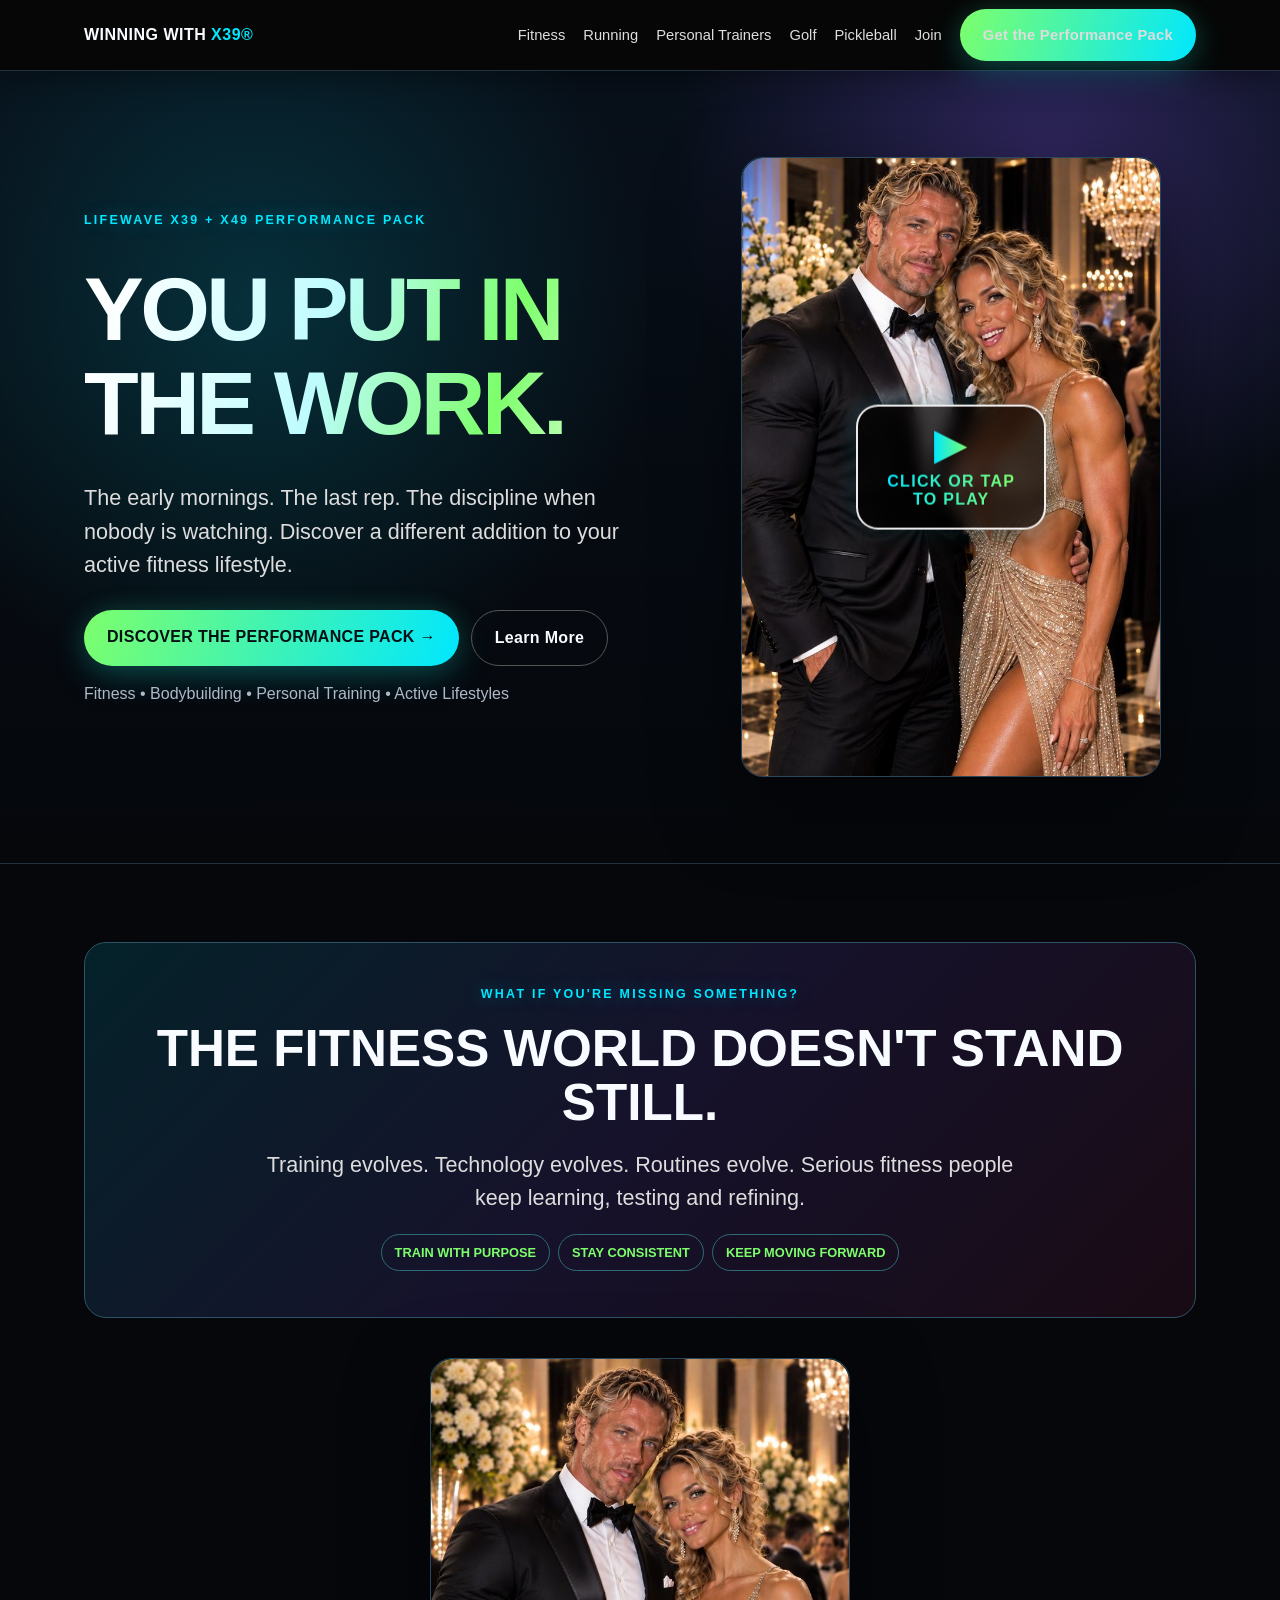
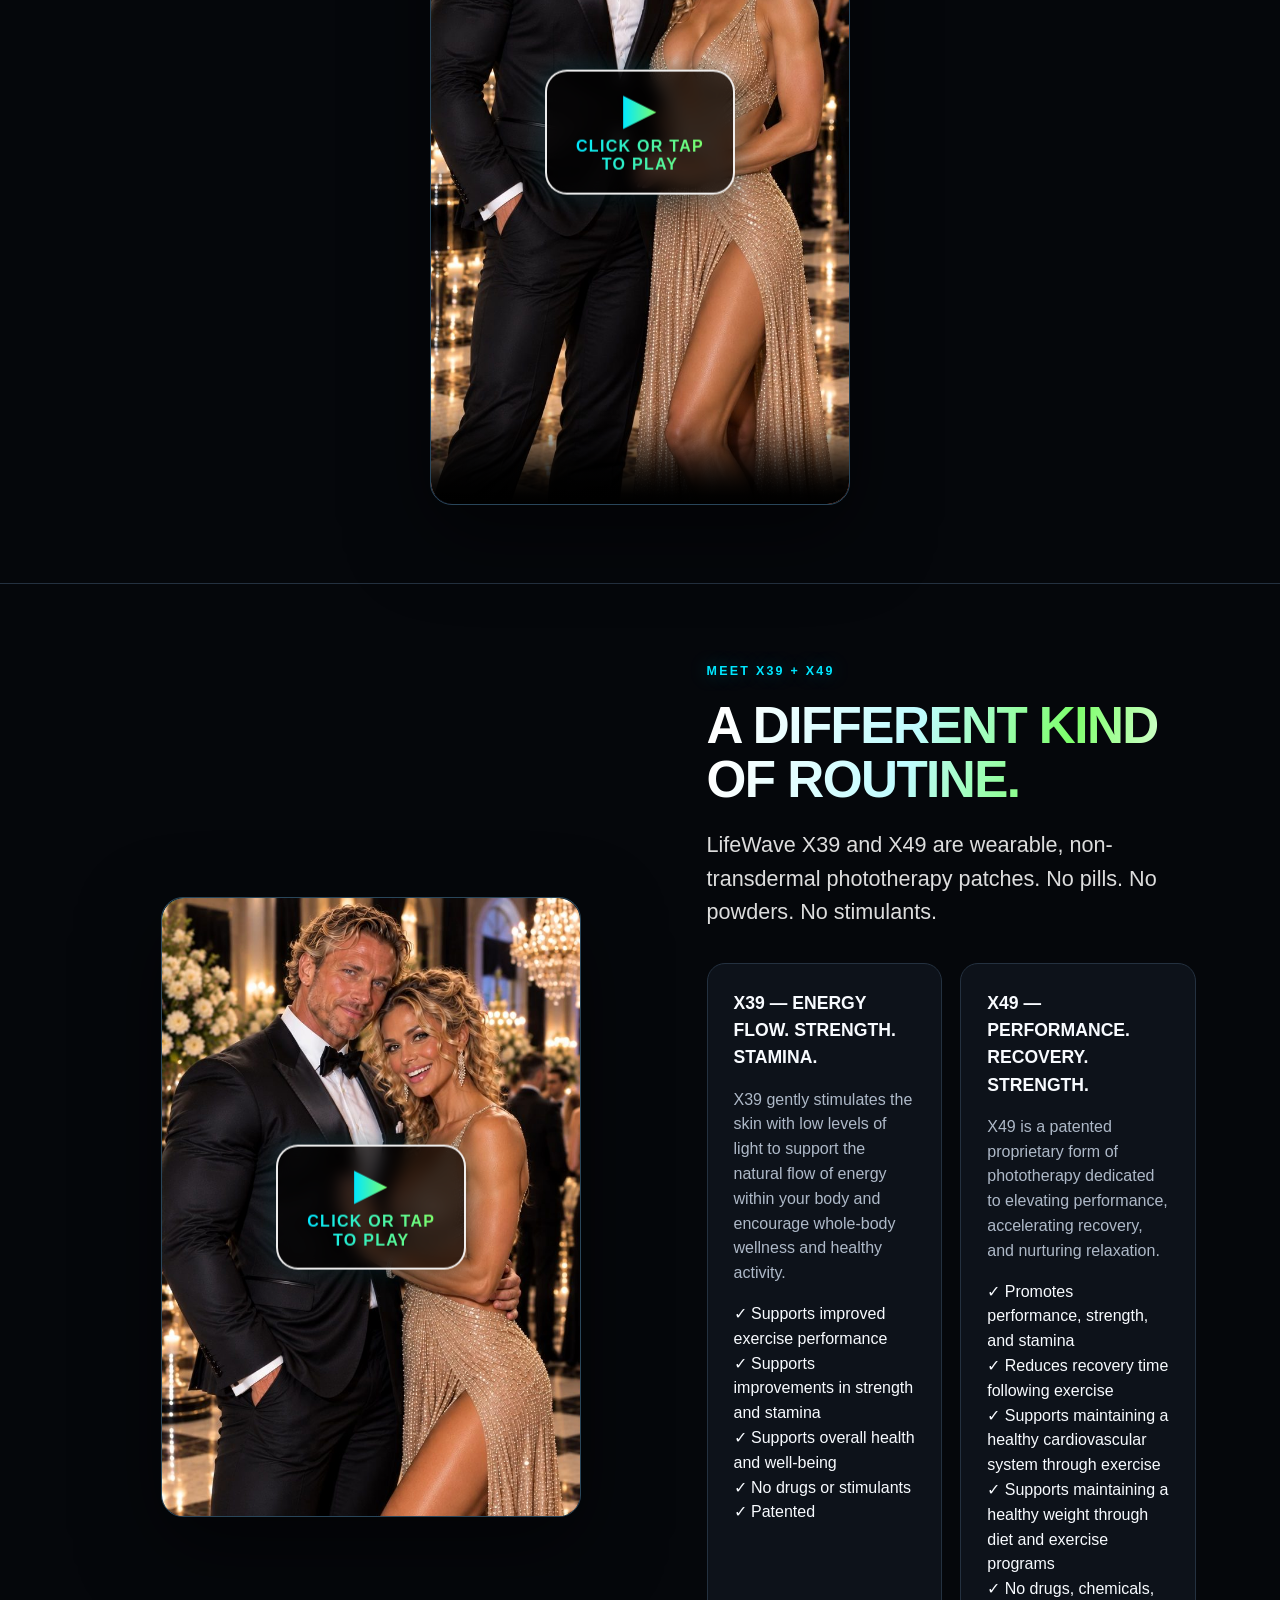
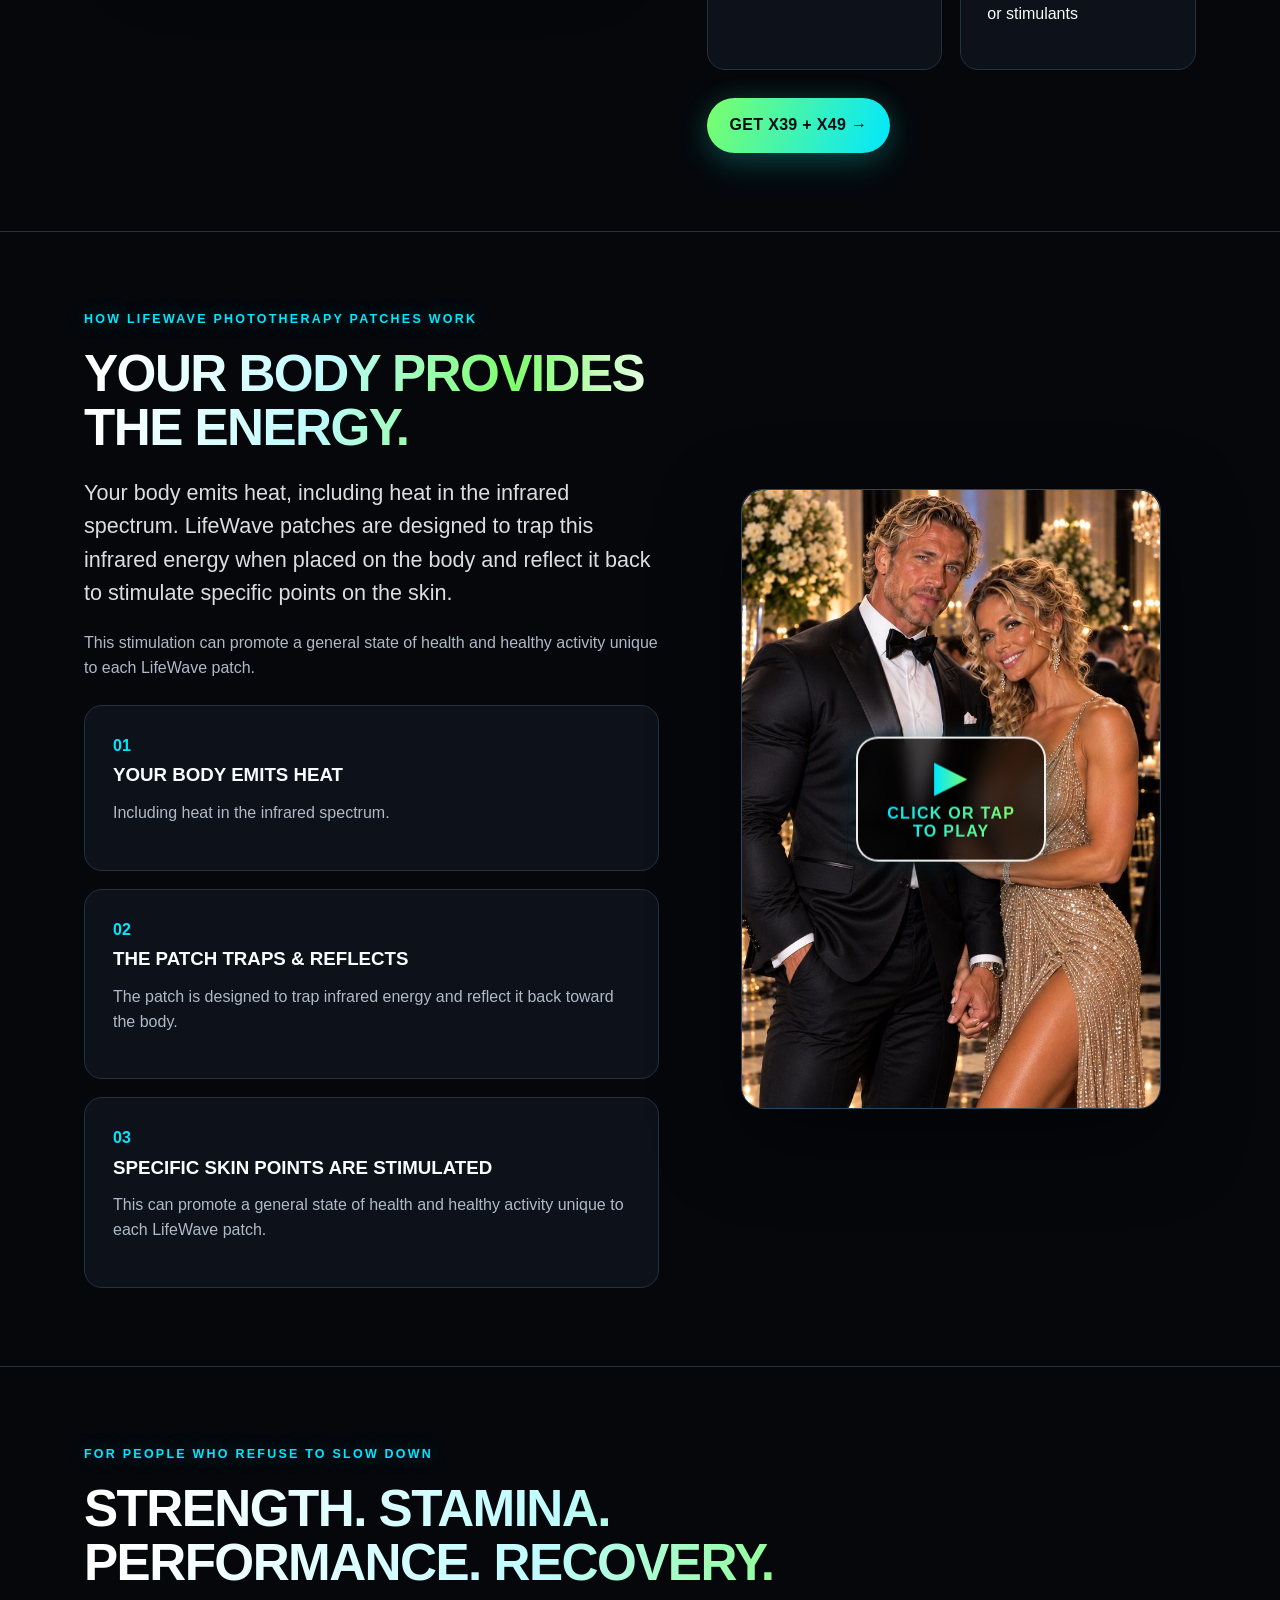
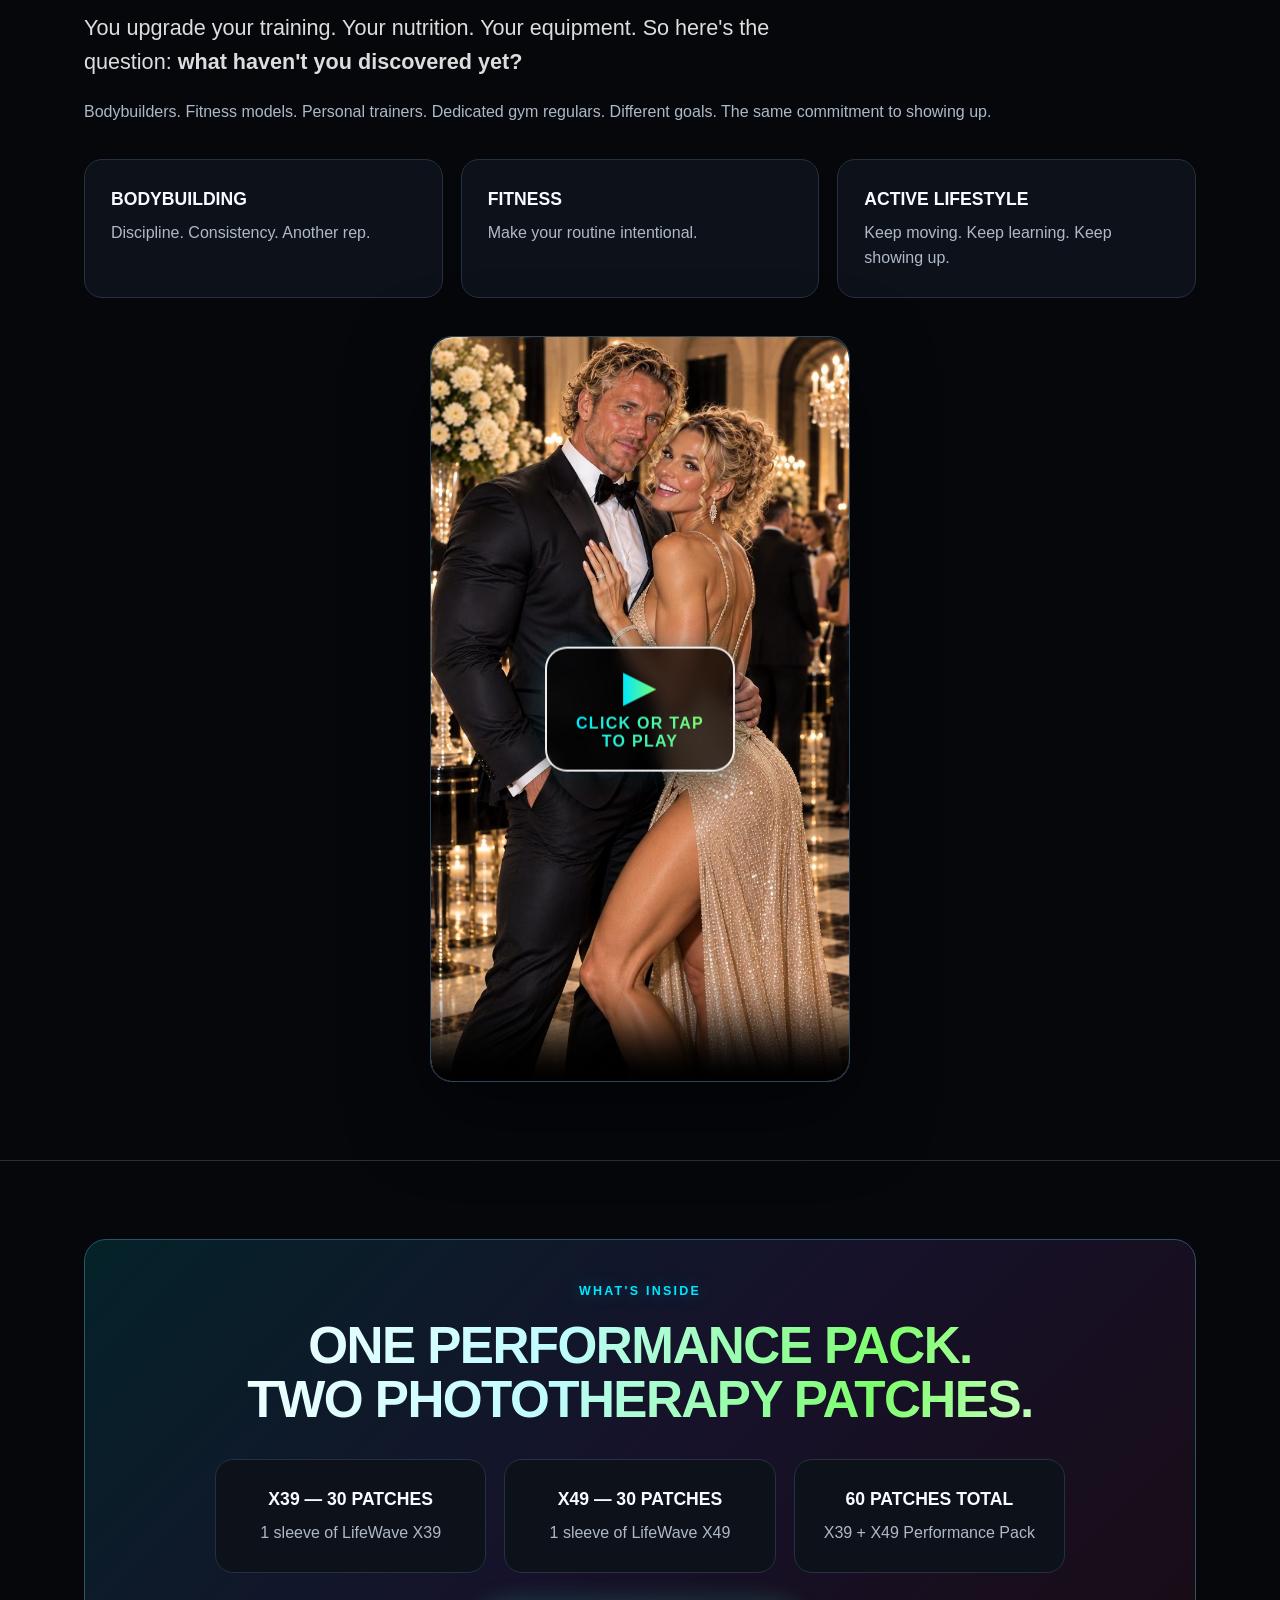
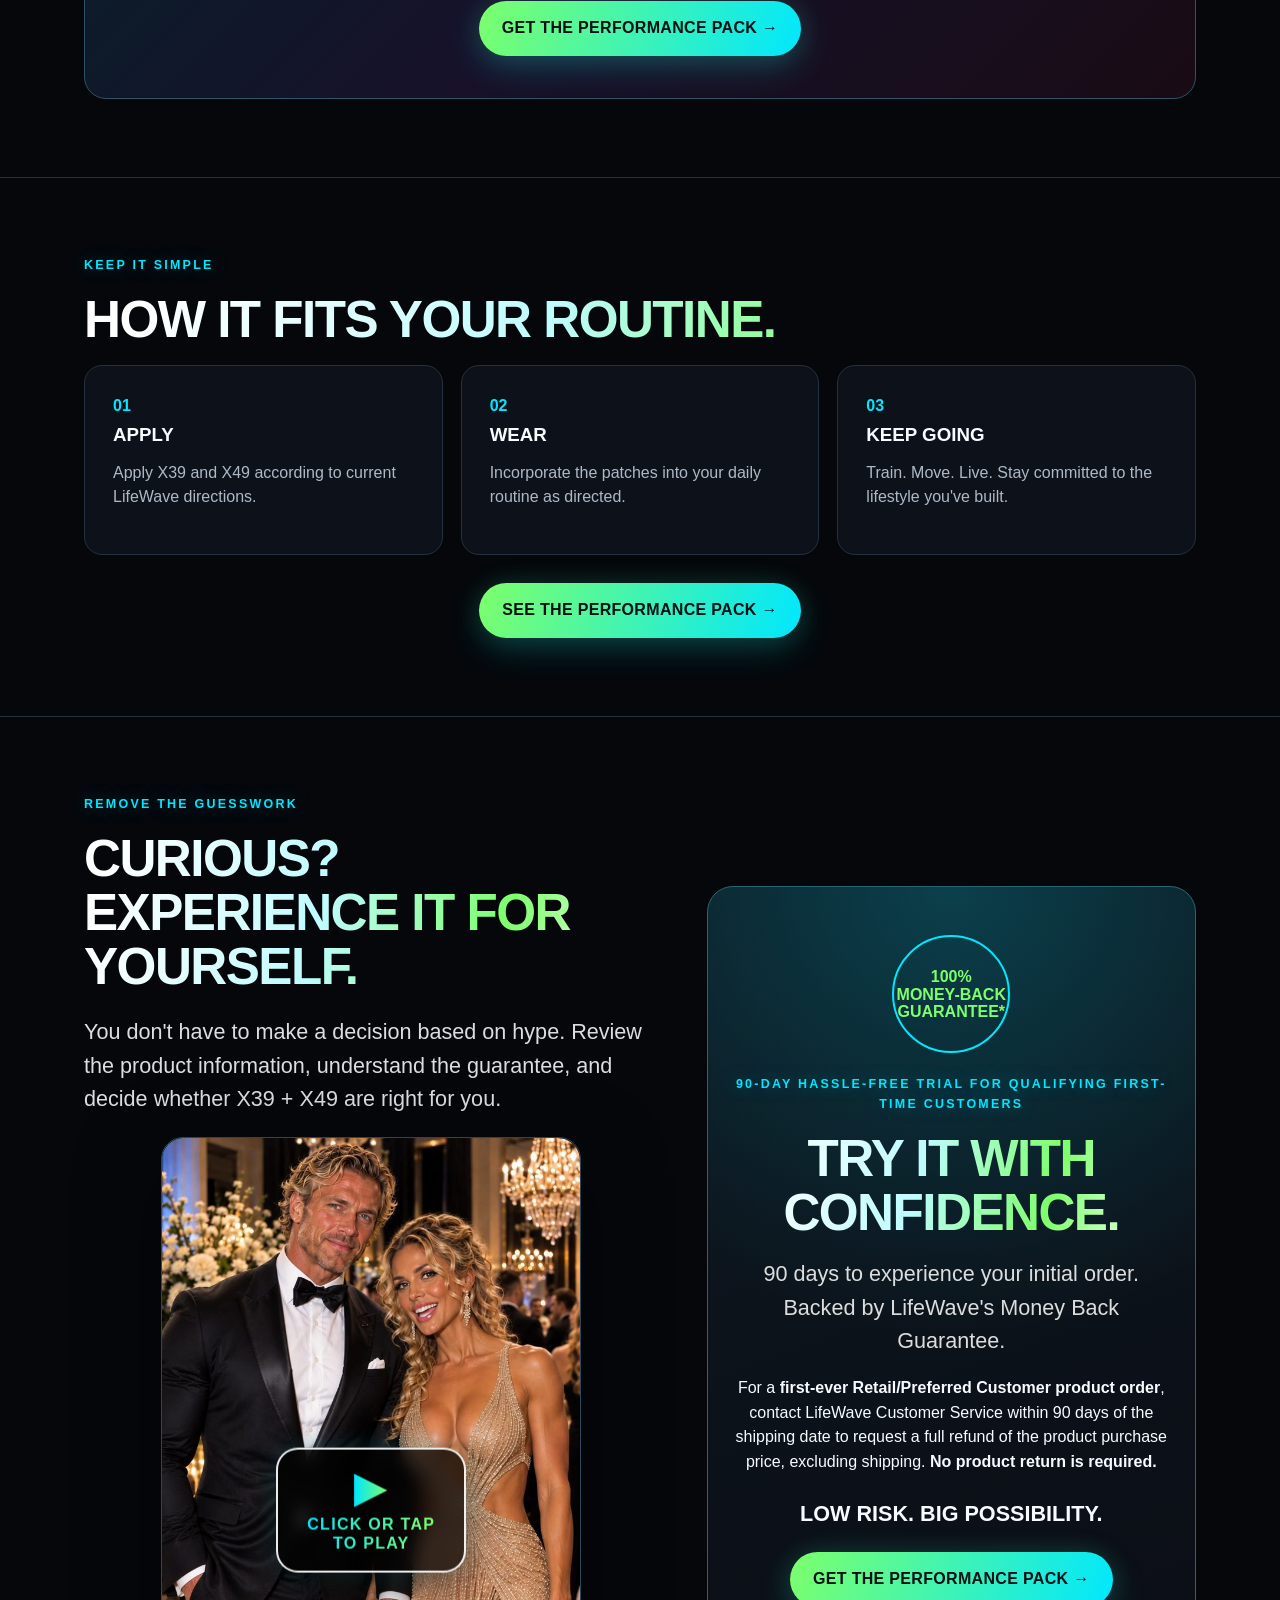
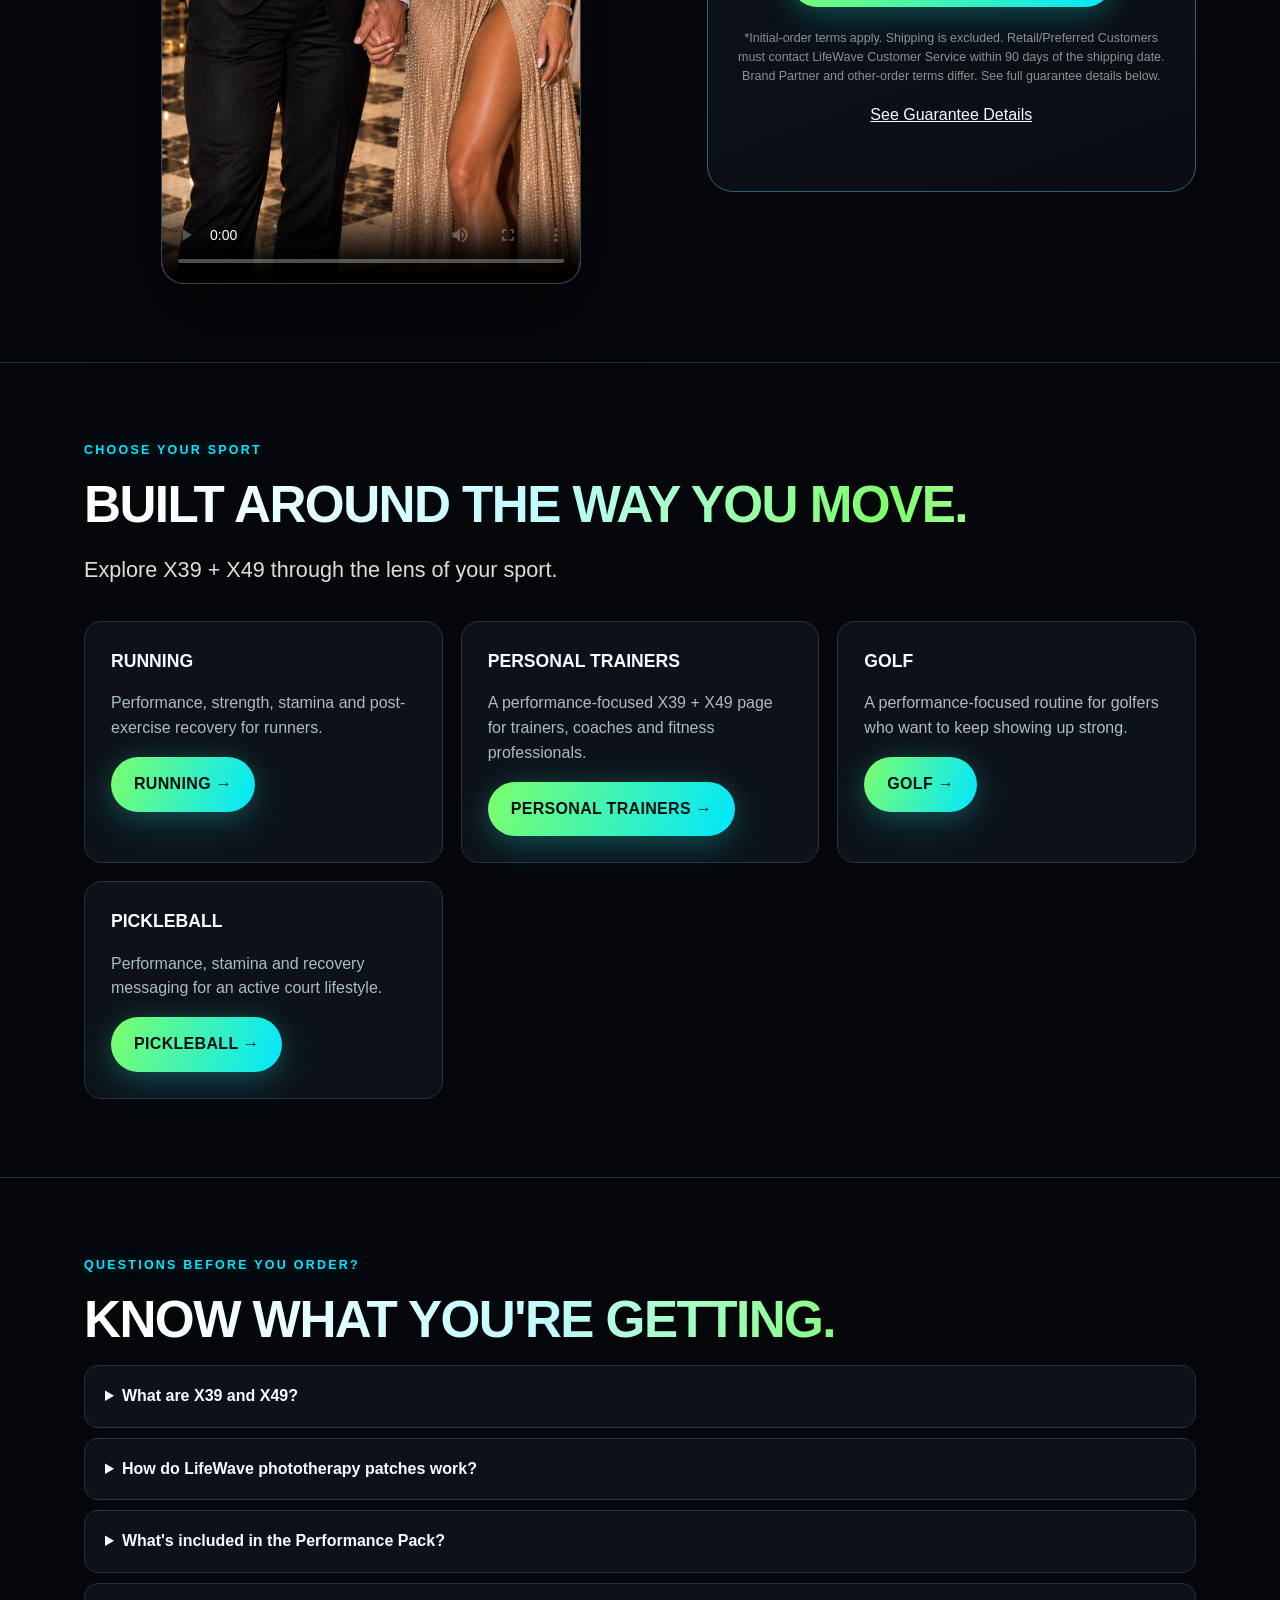
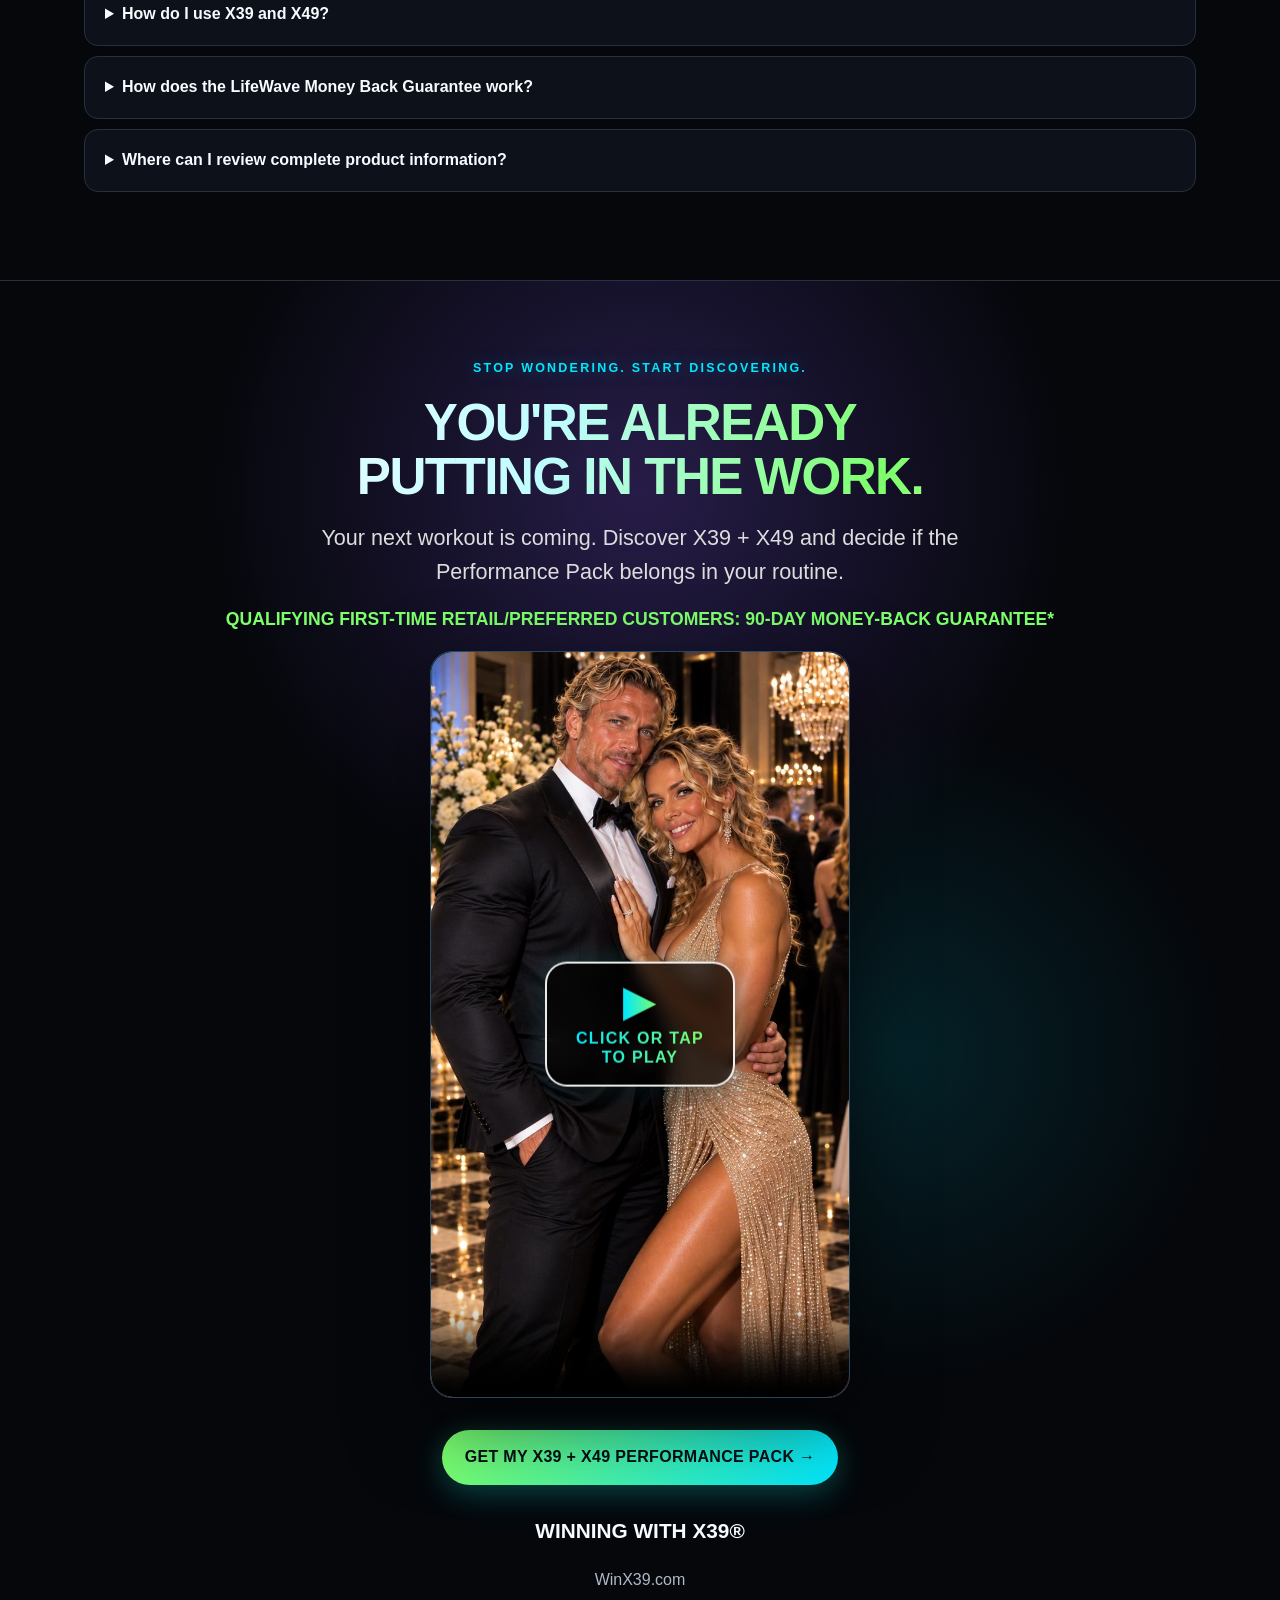
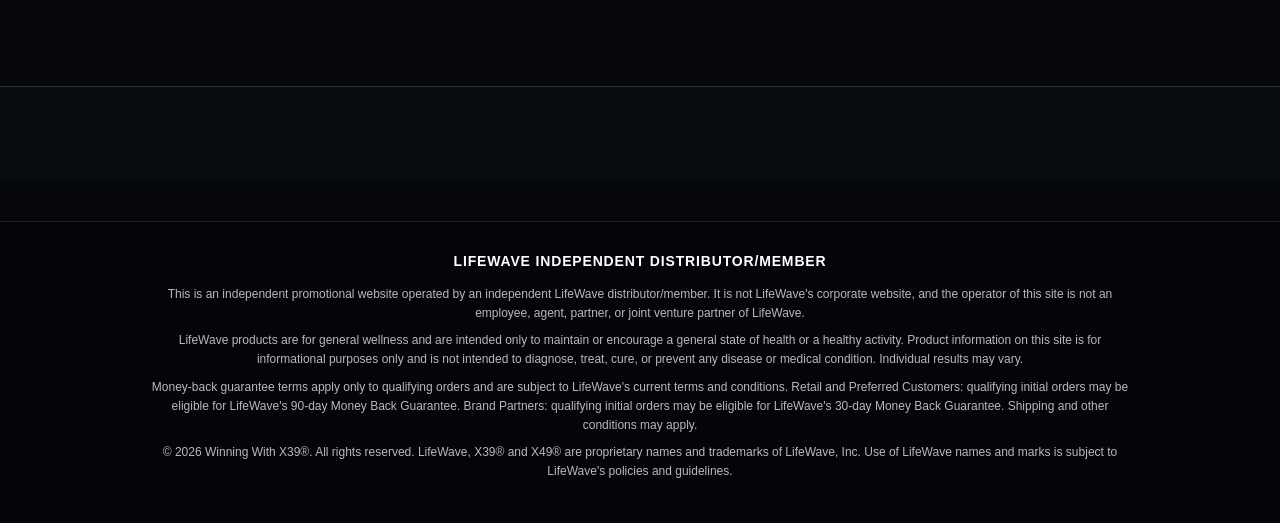
==== index.html @ 6f48e52b "Add mobile video poster images" ====
<!DOCTYPE html>
<html lang="en">
<head>
<meta charset="UTF-8">
<meta name="viewport" content="width=device-width, initial-scale=1.0">
<title>Winning With X39® | X39 + X49 Performance Pack</title>
<meta name="description" content="Discover the LifeWave X39 + X49 Performance Pack for an active fitness lifestyle.">
<style>
:root{
  --bg:#05070b;--panel:#0d121a;--panel2:#121a25;--text:#f8fbff;--muted:#aeb9c8;
  --gold:#00e7ff;--gold2:#7dff6b;--line:#243140;--max:1160px;
  --electric:#00e7ff;--lime:#7dff6b;--violet:#8b5cff;--hot:#ff3d81
}
*{box-sizing:border-box}html{scroll-behavior:smooth}body{margin:0;background:var(--bg);color:var(--text);font-family:Arial,Helvetica,sans-serif;line-height:1.55}
a{color:inherit}.wrap{max-width:var(--max);margin:auto;padding:0 24px}.section{padding:78px 0;border-top:1px solid var(--line)}
.eyebrow{letter-spacing:.18em;text-transform:uppercase;color:var(--gold2);font-size:.78rem;font-weight:800}
h1,h2,h3{line-height:1.05;margin:.35em 0}.hero h1{font-size:clamp(2.8rem,7vw,6.4rem);letter-spacing:-.04em}.section h2{font-size:clamp(2rem,4vw,4rem);letter-spacing:-.03em}
.lead{font-size:clamp(1.08rem,2vw,1.35rem);color:#ddd;max-width:760px}.muted{color:var(--muted)}
.topbar{position:sticky;top:0;z-index:20;background:rgba(7,7,7,.92);backdrop-filter:blur(12px);border-bottom:1px solid var(--line)}
.nav{height:70px;display:flex;align-items:center;justify-content:space-between;gap:20px}.brand{font-weight:900;letter-spacing:.03em}.brand span{color:var(--gold)}
.navlinks{display:flex;gap:18px;align-items:center;font-size:.92rem}.navlinks a{text-decoration:none;color:#ddd}
.btn{display:inline-block;border:0;border-radius:999px;padding:15px 23px;background:linear-gradient(110deg,var(--lime),var(--electric));color:#031014;text-decoration:none;font-weight:900;letter-spacing:.02em;box-shadow:0 10px 34px rgba(0,231,255,.22),0 0 28px rgba(125,255,107,.10)}
.btn.secondary{background:transparent;color:var(--text);border:1px solid #555;box-shadow:none}.hero{min-height:88vh;display:grid;align-items:center;background:radial-gradient(circle at 82% 12%,rgba(139,92,255,.30) 0,transparent 30%),radial-gradient(circle at 20% 30%,rgba(0,231,255,.16) 0,transparent 34%),linear-gradient(180deg,#08101a,#05070b)}
.hero-grid,.split{display:grid;grid-template-columns:1.08fr .92fr;gap:48px;align-items:center}.actions{display:flex;gap:12px;flex-wrap:wrap;margin-top:28px}
.video{aspect-ratio:9/16;max-height:620px;margin:auto;background:linear-gradient(145deg,#101b27,#080c12);border:1px solid #29465a;border-radius:22px;display:grid;place-items:center;overflow:hidden;box-shadow:0 28px 80px rgba(0,0,0,.5)}
.video span{font-size:clamp(1.8rem,5vw,4rem);font-weight:900;color:#777;letter-spacing:.08em}
.video.wide{aspect-ratio:16/9;max-height:none;max-width:760px}.cards{display:grid;grid-template-columns:repeat(3,1fr);gap:18px;margin-top:34px}
.card{background:var(--panel);border:1px solid var(--line);border-radius:18px;padding:26px}.card strong{display:block;font-size:1.1rem;margin-bottom:8px}
.statement{text-align:center;padding:42px 24px;background:linear-gradient(135deg,rgba(0,231,255,.12),rgba(139,92,255,.13),rgba(255,61,129,.08));border:1px solid #2d5365;border-radius:22px}
.statement h3{font-size:clamp(1.8rem,4vw,3.6rem)}.steps{counter-reset:s;display:grid;grid-template-columns:repeat(3,1fr);gap:18px}
.step{background:var(--panel);border:1px solid var(--line);border-radius:18px;padding:28px}.step:before{counter-increment:s;content:"0" counter(s);color:var(--gold);font-weight:900}
.guarantee{background:radial-gradient(circle at 50% 0,rgba(0,231,255,.20) 0,transparent 48%),linear-gradient(160deg,#0d1720,#0b0d14);text-align:center;border:1px solid #2b6573;border-radius:26px;padding:48px 26px}
.guarantee .seal{width:118px;height:118px;border:2px solid var(--electric);border-radius:50%;display:grid;place-items:center;margin:0 auto 22px;color:var(--gold2);font-weight:900;line-height:1.1}
.faq details{background:var(--panel);border:1px solid var(--line);border-radius:14px;padding:18px 20px;margin:10px 0}.faq summary{cursor:pointer;font-weight:800}
.final{text-align:center;background:radial-gradient(circle at 50% 15%,rgba(139,92,255,.25) 0,transparent 32%),radial-gradient(circle at 70% 55%,rgba(0,231,255,.12) 0,transparent 28%)}footer{padding:35px 0 55px;color:#8f8f8f;font-size:.84rem;border-top:1px solid var(--line)}
.disclaimer{font-size:.78rem;color:#8f8f8f;max-width:900px;margin:22px auto 0}.pill{display:inline-block;border:1px solid #2e6b78;color:var(--lime);padding:8px 13px;border-radius:999px;font-size:.8rem;font-weight:800;margin:4px}
@media(max-width:800px){.hero-grid,.split{grid-template-columns:1fr}.cards,.steps{grid-template-columns:1fr}.navlinks a:not(.btn){display:none}.hero{padding:48px 0}.section{padding:58px 0}.video{max-height:560px}}

.hero h1,.section h2{background:linear-gradient(105deg,#ffffff 5%,#bffcff 42%,#7dff6b 72%,#ffffff 100%);-webkit-background-clip:text;background-clip:text;color:transparent}
.eyebrow{color:var(--electric);text-shadow:0 0 18px rgba(0,231,255,.35)}
.card,.step,.video,.guarantee{transition:transform .25s ease,border-color .25s ease,box-shadow .25s ease}
.card:hover,.step:hover{transform:translateY(-4px);border-color:#3d7085;box-shadow:0 14px 45px rgba(0,231,255,.09)}
.video{position:relative}
.video:before{content:"";position:absolute;inset:0;border-radius:inherit;padding:1px;background:linear-gradient(135deg,var(--electric),transparent 38%,var(--violet) 70%,var(--hot));-webkit-mask:linear-gradient(#000 0 0) content-box,linear-gradient(#000 0 0);-webkit-mask-composite:xor;mask-composite:exclude;pointer-events:none}
.video span{background:linear-gradient(90deg,var(--electric),var(--lime));-webkit-background-clip:text;background-clip:text;color:transparent}
.btn{transition:transform .2s ease,filter .2s ease}
.btn:hover{transform:translateY(-2px) scale(1.02);filter:brightness(1.08)}
.topbar{box-shadow:0 8px 30px rgba(0,0,0,.35)}
::selection{background:var(--electric);color:#031014}

.video video{
  width:100%;
  height:100%;
  display:block;
  object-fit:cover;
  border-radius:inherit;
  position:relative;
  z-index:1;
  background:#000;
}


/* Exact 9:16 vertical video treatment */
.video,
.video.wide {
  width: min(100%, 420px);
  aspect-ratio: 9 / 16 !important;
  min-height: 0 !important;
  height: auto !important;
  margin-left: auto;
  margin-right: auto;
  overflow: hidden;
}
.video video,
.video.wide video {
  width: 100% !important;
  height: 100% !important;
  aspect-ratio: 9 / 16;
  object-fit: cover;
  display: block;
  border-radius: inherit;
  background: #000;
}
@media (max-width: 600px) {
  .video,
  .video.wide {
    width: min(100%, 360px);
  }
}



/* Large click/tap-to-play overlay */
.video { position: relative; }
.big-play-button {
  position: absolute;
  z-index: 30;
  left: 50%;
  top: 50%;
  transform: translate(-50%, -50%);
  display: flex;
  flex-direction: column;
  align-items: center;
  justify-content: center;
  gap: 8px;
  min-width: 190px;
  min-height: 116px;
  padding: 18px 26px;
  border: 2px solid rgba(255,255,255,.92);
  border-radius: 22px;
  background: rgba(0,0,0,.72);
  color: #fff;
  font: inherit;
  font-weight: 900;
  letter-spacing: .055em;
  text-align: center;
  cursor: pointer;
  box-shadow: 0 14px 42px rgba(0,0,0,.48), 0 0 26px rgba(40,220,255,.18);
  backdrop-filter: blur(8px);
  -webkit-backdrop-filter: blur(8px);
}
.big-play-button .play-icon {
  font-size: 40px;
  line-height: 1;
}
.big-play-button .play-label {
  font-size: 16px;
  line-height: 1.15;
}
.big-play-button:hover {
  transform: translate(-50%, -50%) scale(1.04);
  background: rgba(0,0,0,.86);
}
.big-play-button:focus-visible {
  outline: 3px solid #fff;
  outline-offset: 4px;
}
@media (max-width:600px) {
  .big-play-button {
    min-width: 170px;
    min-height: 106px;
    padding: 16px 20px;
  }
  .big-play-button .play-icon { font-size: 36px; }
  .big-play-button .play-label { font-size: 14px; }
}


/* LifeWave relationship and compliance disclosure */
.compliance-footer{
  border-top:1px solid rgba(255,255,255,.12);
  margin-top:42px;
  padding:28px 20px 34px;
  background:rgba(0,0,0,.28);
  color:rgba(255,255,255,.72);
  font-size:12px;
  line-height:1.6;
  text-align:center;
}
.compliance-footer .independent{
  color:#fff;
  font-size:14px;
  font-weight:900;
  letter-spacing:.06em;
  text-transform:uppercase;
  margin-bottom:12px;
}
.compliance-footer p{
  max-width:980px;
  margin:8px auto;
}

/* Mobile page navigation */
@media (max-width:800px) {
  .nav { height:auto; flex-direction:column; align-items:stretch; padding:12px 0 10px; }
  .brand { text-align:center; }
  .navlinks { overflow-x:auto; padding:2px 0 7px; scrollbar-width:thin; }
  .navlinks a, .navlinks a:not(.btn) { display:inline-flex; flex:0 0 auto; white-space:nowrap; }
  .navlinks .btn { padding:10px 14px; }
}
</style>
</head>
<body>
<header class="topbar">
  <div class="wrap nav">
    <div class="brand">WINNING WITH <span>X39®</span></div>
    <nav class="navlinks">
      <a href="index.html#discover">Fitness</a>
      <a href="Running.html">Running</a>
      <a href="PersonalTrainer.html">Personal Trainers</a>
      <a href="Golf.html">Golf</a>
      <a href="Pickleball.html">Pickleball</a>
      <a href="Join.html">Join</a>
      <a class="btn" href="https://lifewave.com/2178947/store/product/111121-US-CP?featureProduct=true" target="_blank" rel="noopener">Get the Performance Pack</a>
    </nav>
  </div>
</header>

<main>
<section class="hero">
  <div class="wrap hero-grid">
    <div>
      <div class="eyebrow">LifeWave X39 + X49 Performance Pack</div>
      <h1>YOU PUT IN<br>THE WORK.</h1>
      <p class="lead">The early mornings. The last rep. The discipline when nobody is watching. Discover a different addition to your active fitness lifestyle.</p>
      <div class="actions"><a class="btn" href="https://lifewave.com/2178947/store/product/111121-US-CP?featureProduct=true">DISCOVER THE PERFORMANCE PACK →</a><a class="btn secondary" href="#discover">Learn More</a></div>
      <p class="muted">Fitness • Bodybuilding • Personal Training • Active Lifestyles</p>
    </div>
    <div class="video"><video controls playsinline preload="metadata" poster="Fitness1.jpg"><source src="Fitness1.mp4" type="video/mp4">Your browser does not support the video tag.</video><!-- HOOK: You put in the work. The weights. The reps. The discipline. What if you could add something completely different to your performance routine? --></div>
  </div>
</section>

<section class="section">
  <div class="wrap">
    <div class="statement">
      <div class="eyebrow">What if you're missing something?</div>
      <h3>THE FITNESS WORLD DOESN'T STAND STILL.</h3>
      <p class="lead" style="margin:15px auto">Training evolves. Technology evolves. Routines evolve. Serious fitness people keep learning, testing and refining.</p>
      <div><span class="pill">TRAIN WITH PURPOSE</span><span class="pill">STAY CONSISTENT</span><span class="pill">KEEP MOVING FORWARD</span></div>
    </div>
    <div style="margin-top:40px" class="video wide"><video controls playsinline preload="metadata" poster="Fitness2.jpg"><source src="Fitness2.mp4" type="video/mp4">Your browser does not support the video tag.</video><!-- X39: Meet X39. Patented phototherapy technology that supports improved exercise performance and improvements in strength and stamina—with no drugs or stimulants. --></div>
  </div>
</section>

<section class="section" id="discover">
  <div class="wrap split">
    <div class="video"><video controls playsinline preload="metadata" poster="Fitness3.jpg"><source src="Fitness3.mp4" type="video/mp4">Your browser does not support the video tag.</video><!-- X49: Meet X49. Promotes performance, strength and stamina and reduces recovery time following exercise. No drugs, chemicals or stimulants. --></div>
    <div>
      <div class="eyebrow">Meet X39 + X49</div>
      <h2>A DIFFERENT KIND OF ROUTINE.</h2>
      <p class="lead">LifeWave X39 and X49 are wearable, non-transdermal phototherapy patches. No pills. No powders. No stimulants.</p>
      <div class="cards" style="grid-template-columns:1fr 1fr">
        <div class="card">
          <strong>X39 — ENERGY FLOW. STRENGTH. STAMINA.</strong>
          <p class="muted">X39 gently stimulates the skin with low levels of light to support the natural flow of energy within your body and encourage whole-body wellness and healthy activity.</p>
          <p>✓ Supports improved exercise performance<br>✓ Supports improvements in strength and stamina<br>✓ Supports overall health and well-being<br>✓ No drugs or stimulants<br>✓ Patented</p>
        </div>
        <div class="card">
          <strong>X49 — PERFORMANCE. RECOVERY. STRENGTH.</strong>
          <p class="muted">X49 is a patented proprietary form of phototherapy dedicated to elevating performance, accelerating recovery, and nurturing relaxation.</p>
          <p>✓ Promotes performance, strength, and stamina<br>✓ Reduces recovery time following exercise<br>✓ Supports maintaining a healthy cardiovascular system through exercise<br>✓ Supports maintaining a healthy weight through diet and exercise programs<br>✓ No drugs, chemicals, or stimulants</p>
        </div>
      </div>
      <div class="actions"><a class="btn" href="https://lifewave.com/2178947/store/product/111121-US-CP?featureProduct=true">GET X39 + X49 →</a></div>
    </div>
  </div>
</section>

<section class="section">
  <div class="wrap split">
    <div>
      <div class="eyebrow">How LifeWave phototherapy patches work</div>
      <h2>YOUR BODY PROVIDES THE ENERGY.</h2>
      <p class="lead">Your body emits heat, including heat in the infrared spectrum. LifeWave patches are designed to trap this infrared energy when placed on the body and reflect it back to stimulate specific points on the skin.</p>
      <p class="muted">This stimulation can promote a general state of health and healthy activity unique to each LifeWave patch.</p>
      <div class="steps" style="grid-template-columns:1fr;margin-top:24px">
        <div class="step"><h3>YOUR BODY EMITS HEAT</h3><p class="muted">Including heat in the infrared spectrum.</p></div>
        <div class="step"><h3>THE PATCH TRAPS &amp; REFLECTS</h3><p class="muted">The patch is designed to trap infrared energy and reflect it back toward the body.</p></div>
        <div class="step"><h3>SPECIFIC SKIN POINTS ARE STIMULATED</h3><p class="muted">This can promote a general state of health and healthy activity unique to each LifeWave patch.</p></div>
      </div>
    </div>
    <div class="video"><video controls playsinline preload="metadata" poster="Fitness4.jpg"><source src="Fitness4.mp4" type="video/mp4">Your browser does not support the video tag.</video><!-- HOW IT WORKS: Your body emits infrared heat. The patch traps that infrared energy and reflects it back to stimulate specific points on your skin. --></div>
  </div>
</section>

<section class="section">
  <div class="wrap">
    <div class="eyebrow">For people who refuse to slow down</div>
    <h2>STRENGTH. STAMINA.<br>PERFORMANCE. RECOVERY.</h2>
    <p class="lead">You upgrade your training. Your nutrition. Your equipment. So here's the question: <strong>what haven't you discovered yet?</strong></p>
    <p class="muted">Bodybuilders. Fitness models. Personal trainers. Dedicated gym regulars. Different goals. The same commitment to showing up.</p>
    <div class="cards">
      <div class="card"><strong>BODYBUILDING</strong><span class="muted">Discipline. Consistency. Another rep.</span></div>
      <div class="card"><strong>FITNESS</strong><span class="muted">Make your routine intentional.</span></div>
      <div class="card"><strong>ACTIVE LIFESTYLE</strong><span class="muted">Keep moving. Keep learning. Keep showing up.</span></div>
    </div>
    <div style="margin-top:38px" class="video wide"><video controls playsinline preload="metadata" poster="Fitness5.jpg"><source src="Fitness5.mp4" type="video/mp4">Your browser does not support the video tag.</video><!-- FOMO: You upgrade your training. Your nutrition. Your equipment. So here's the question: what haven't you discovered yet? --></div>
  </div>
</section>

<section class="section" id="pack-contents">
  <div class="wrap">
    <div class="statement">
      <div class="eyebrow">What's inside</div>
      <h2>ONE PERFORMANCE PACK.<br>TWO PHOTOTHERAPY PATCHES.</h2>
      <div class="cards" style="max-width:850px;margin:32px auto 0">
        <div class="card"><strong>X39 — 30 PATCHES</strong><span class="muted">1 sleeve of LifeWave X39</span></div>
        <div class="card"><strong>X49 — 30 PATCHES</strong><span class="muted">1 sleeve of LifeWave X49</span></div>
        <div class="card"><strong>60 PATCHES TOTAL</strong><span class="muted">X39 + X49 Performance Pack</span></div>
      </div>
      <div class="actions" style="justify-content:center"><a class="btn" href="https://lifewave.com/2178947/store/product/111121-US-CP?featureProduct=true" target="_blank" rel="noopener">GET THE PERFORMANCE PACK →</a></div>
    </div>
  </div>
</section>

<section class="section" id="how">
  <div class="wrap">
    <div class="eyebrow">Keep it simple</div>
    <h2>HOW IT FITS YOUR ROUTINE.</h2>
    <div class="steps">
      <div class="step"><h3>APPLY</h3><p class="muted">Apply X39 and X49 according to current LifeWave directions.</p></div>
      <div class="step"><h3>WEAR</h3><p class="muted">Incorporate the patches into your daily routine as directed.</p></div>
      <div class="step"><h3>KEEP GOING</h3><p class="muted">Train. Move. Live. Stay committed to the lifestyle you've built.</p></div>
    </div>
    <div class="actions" style="justify-content:center"><a class="btn" href="https://lifewave.com/2178947/store/product/111121-US-CP?featureProduct=true">SEE THE PERFORMANCE PACK →</a></div>
  </div>
</section>

<section class="section">
  <div class="wrap split">
    <div>
      <div class="eyebrow">Remove the guesswork</div>
      <h2>CURIOUS? EXPERIENCE IT FOR YOURSELF.</h2>
      <p class="lead">You don't have to make a decision based on hype. Review the product information, understand the guarantee, and decide whether X39 + X49 are right for you.</p>
      <div class="video wide"><video controls playsinline preload="metadata" poster="Fitness6.jpg"><source src="Fitness6.mp4" type="video/mp4">Your browser does not support the video tag.</video><!-- GUARANTEE: Curious about X39 and X49? Qualifying first-time Retail/Preferred Customers get a 90-day money-back guarantee. Experience the Performance Pack for yourself. --></div>
    </div>
    <div class="guarantee">
      <div class="seal">100%<br>MONEY-BACK<br>GUARANTEE*</div>
      <div class="eyebrow">90-day hassle-free trial for qualifying first-time customers</div>
      <h2>TRY IT WITH CONFIDENCE.</h2>
      <p class="lead" style="margin:0 auto 18px">90 days to experience your initial order. Backed by LifeWave's Money Back Guarantee.</p>
      <p>For a <strong>first-ever Retail/Preferred Customer product order</strong>, contact LifeWave Customer Service within 90 days of the shipping date to request a full refund of the product purchase price, excluding shipping. <strong>No product return is required.</strong></p>
      <p style="font-size:1.35rem;font-weight:900">LOW RISK. BIG POSSIBILITY.</p>
      <a class="btn" href="https://lifewave.com/2178947/store/product/111121-US-CP?featureProduct=true">GET THE PERFORMANCE PACK →</a>
      <p class="disclaimer">*Initial-order terms apply. Shipping is excluded. Retail/Preferred Customers must contact LifeWave Customer Service within 90 days of the shipping date. Brand Partner and other-order terms differ. See full guarantee details below.</p>
      <p><a href="#guarantee-details">See Guarantee Details</a></p>
    </div>
  </div>
</section>

<section class="section" id="sports">
  <div class="wrap">
    <div class="eyebrow">Choose your sport</div>
    <h2>BUILT AROUND THE WAY YOU MOVE.</h2>
    <p class="lead">Explore X39 + X49 through the lens of your sport.</p>
    <div class="cards">
      <div class="card"><strong>RUNNING</strong><p class="muted">Performance, strength, stamina and post-exercise recovery for runners.</p><a class="btn" href="Running.html">RUNNING →</a></div>
      <div class="card"><strong>PERSONAL TRAINERS</strong><p class="muted">A performance-focused X39 + X49 page for trainers, coaches and fitness professionals.</p><a class="btn" href="PersonalTrainer.html">PERSONAL TRAINERS →</a></div>
      <div class="card"><strong>GOLF</strong><p class="muted">A performance-focused routine for golfers who want to keep showing up strong.</p><a class="btn" href="Golf.html">GOLF →</a></div>
      <div class="card"><strong>PICKLEBALL</strong><p class="muted">Performance, stamina and recovery messaging for an active court lifestyle.</p><a class="btn" href="Pickleball.html">PICKLEBALL →</a></div>
    </div>
  </div>
</section>

<section class="section faq" id="faq">
  <div class="wrap">
    <div class="eyebrow">Questions before you order?</div>
    <h2>KNOW WHAT YOU'RE GETTING.</h2>
    <details><summary>What are X39 and X49?</summary><p class="muted"><strong>X39</strong> supports improved exercise performance, improvements in strength and stamina, energy flow, and overall health and well-being. <strong>X49</strong> promotes performance, strength, and stamina; reduces recovery time following exercise; and supports maintaining a healthy cardiovascular system through exercise and a healthy weight through diet and exercise programs. Both use patented phototherapy technology and contain no drugs or stimulants.</p></details>
    <details><summary>How do LifeWave phototherapy patches work?</summary><p class="muted">Your body emits heat, including heat in the infrared spectrum. LifeWave patches are designed to trap this infrared energy when placed on the body, causing them to reflect it back to stimulate specific points on the skin that can promote a general state of health and healthy activity unique to each LifeWave patch.</p></details>
    <details><summary>What's included in the Performance Pack?</summary>
      <p class="muted">The X39 + X49 Performance Pack includes <strong>1 sleeve of X39 (30 patches)</strong> and <strong>1 sleeve of X49 (30 patches)</strong> — <strong>60 patches total</strong>.</p>
    </details>
    <details><summary>How do I use X39 and X49?</summary>
      <p class="muted">Place one X39 or X49 patch on the body, preferably behind the neck and under the belly button. Apply the patch to clean, dry skin in the morning. Patches may be worn for up to <strong>12 hours</strong> before discarding. Keep well hydrated while using this product.</p>
    </details>
    <details id="guarantee-details"><summary>How does the LifeWave Money Back Guarantee work?</summary>
      <p class="muted"><strong>Retail/Preferred Customers — Initial Order:</strong> A 90-day hassle-free trial is available only for a first-ever product order. Contact LifeWave Customer Service within 90 days of the shipping date to request a full refund, excluding shipping. Nothing needs to be returned to LifeWave.</p>
      <p class="muted"><strong>Brand Partners — Initial Order:</strong> A 30-day risk-free trial is available only for a first-ever order. Contact LifeWave Customer Service within 30 days of the shipping date. LifeWave provides a full refund less shipping. One of any product names contained in the enrollment order may be used; everything else must be returned unopened and in resalable condition with a Return Merchandise Authorization number.</p>
      <p class="muted"><strong>Other Retail/Preferred Customer &amp; Brand Partner Orders:</strong> For orders that do not meet the initial-order specifications above, contact LifeWave Customer Service within 30 days of the shipping date. A full refund excluding shipping is available, with all products returned unopened and in resalable condition with a Return Merchandise Authorization number.</p>
    </details>
    <details><summary>Where can I review complete product information?</summary>
      <p class="muted">For complete product details and the most current information about LifeWave X39, X49, and the Performance Pack, visit my official LifeWave website.</p>
      <p><a class="btn" href="https://lifewave.com/2178947/store/product/111121-US-CP?featureProduct=true" target="_blank" rel="noopener">VIEW OFFICIAL LIFEWAVE PRODUCT INFORMATION →</a></p>
    </details>
  </div>
</section>

<section class="section final">
  <div class="wrap">
    <div class="eyebrow">Stop wondering. Start discovering.</div>
    <h2>YOU'RE ALREADY<br>PUTTING IN THE WORK.</h2>
    <p class="lead" style="margin:0 auto 18px">Your next workout is coming. Discover X39 + X49 and decide if the Performance Pack belongs in your routine.</p>
    <p style="font-weight:900;color:var(--lime);font-size:1.1rem">QUALIFYING FIRST-TIME RETAIL/PREFERRED CUSTOMERS: 90-DAY MONEY-BACK GUARANTEE*</p>
    <div class="video wide"><video controls playsinline preload="metadata" poster="Fitness7.jpg"><source src="Fitness7.mp4" type="video/mp4">Your browser does not support the video tag.</video><!-- CLOSE: Strength. Stamina. Performance. Recovery. You've already committed to the work. Now discover X39 plus X49. --></div>
    <div class="actions" style="justify-content:center;margin-top:32px"><a class="btn" href="https://lifewave.com/2178947/store/product/111121-US-CP?featureProduct=true">GET MY X39 + X49 PERFORMANCE PACK →</a></div>
    <p style="font-size:1.3rem;font-weight:900;margin-top:30px">WINNING WITH X39®</p>
    <p class="muted">WinX39.com</p>
  </div>
</section>
</main>


<section class="section" id="lifewave-disclaimer" style="padding:46px 0;background:#080b10">
  
</section>

<script>
document.addEventListener('DOMContentLoaded', function () {
  document.querySelectorAll('.video video').forEach(function(video) {
    var holder = video.closest('.video');
    if (!holder || holder.querySelector('.big-play-button')) return;

    var button = document.createElement('button');
    button.type = 'button';
    button.className = 'big-play-button';
    button.setAttribute('aria-label', 'Click or tap to play video');
    button.innerHTML = '<span class="play-icon">▶</span><span class="play-label">CLICK OR TAP<br>TO PLAY</span>';
    holder.appendChild(button);

    button.addEventListener('click', function() {
      video.muted = false;
      video.volume = 1;
      video.play();
    });

    video.addEventListener('play', function() {
      button.style.display = 'none';
    });

    video.addEventListener('pause', function() {
      if (video.currentTime < video.duration && !video.ended) {
        button.style.display = 'flex';
      }
    });

    video.addEventListener('ended', function() {
      button.style.display = 'flex';
      button.innerHTML = '<span class="play-icon">↻</span><span class="play-label">CLICK OR TAP<br>TO REPLAY</span>';
    });

    video.addEventListener('seeking', function() {
      if (!video.paused) button.style.display = 'none';
    });
  });
});
</script>


<footer class="compliance-footer">
  <div class="independent">LifeWave Independent Distributor/Member</div>
  <p>This is an independent promotional website operated by an independent LifeWave distributor/member. It is not LifeWave's corporate website, and the operator of this site is not an employee, agent, partner, or joint venture partner of LifeWave.</p>
  <p>LifeWave products are for general wellness and are intended only to maintain or encourage a general state of health or a healthy activity. Product information on this site is for informational purposes only and is not intended to diagnose, treat, cure, or prevent any disease or medical condition. Individual results may vary.</p>
  <p>Money-back guarantee terms apply only to qualifying orders and are subject to LifeWave's current terms and conditions. Retail and Preferred Customers: qualifying initial orders may be eligible for LifeWave's 90-day Money Back Guarantee. Brand Partners: qualifying initial orders may be eligible for LifeWave's 30-day Money Back Guarantee. Shipping and other conditions may apply.</p>
  <p>© 2026 Winning With X39®. All rights reserved. LifeWave, X39® and X49® are proprietary names and trademarks of LifeWave, Inc. Use of LifeWave names and marks is subject to LifeWave's policies and guidelines.</p>
</footer>

</body>
</html>
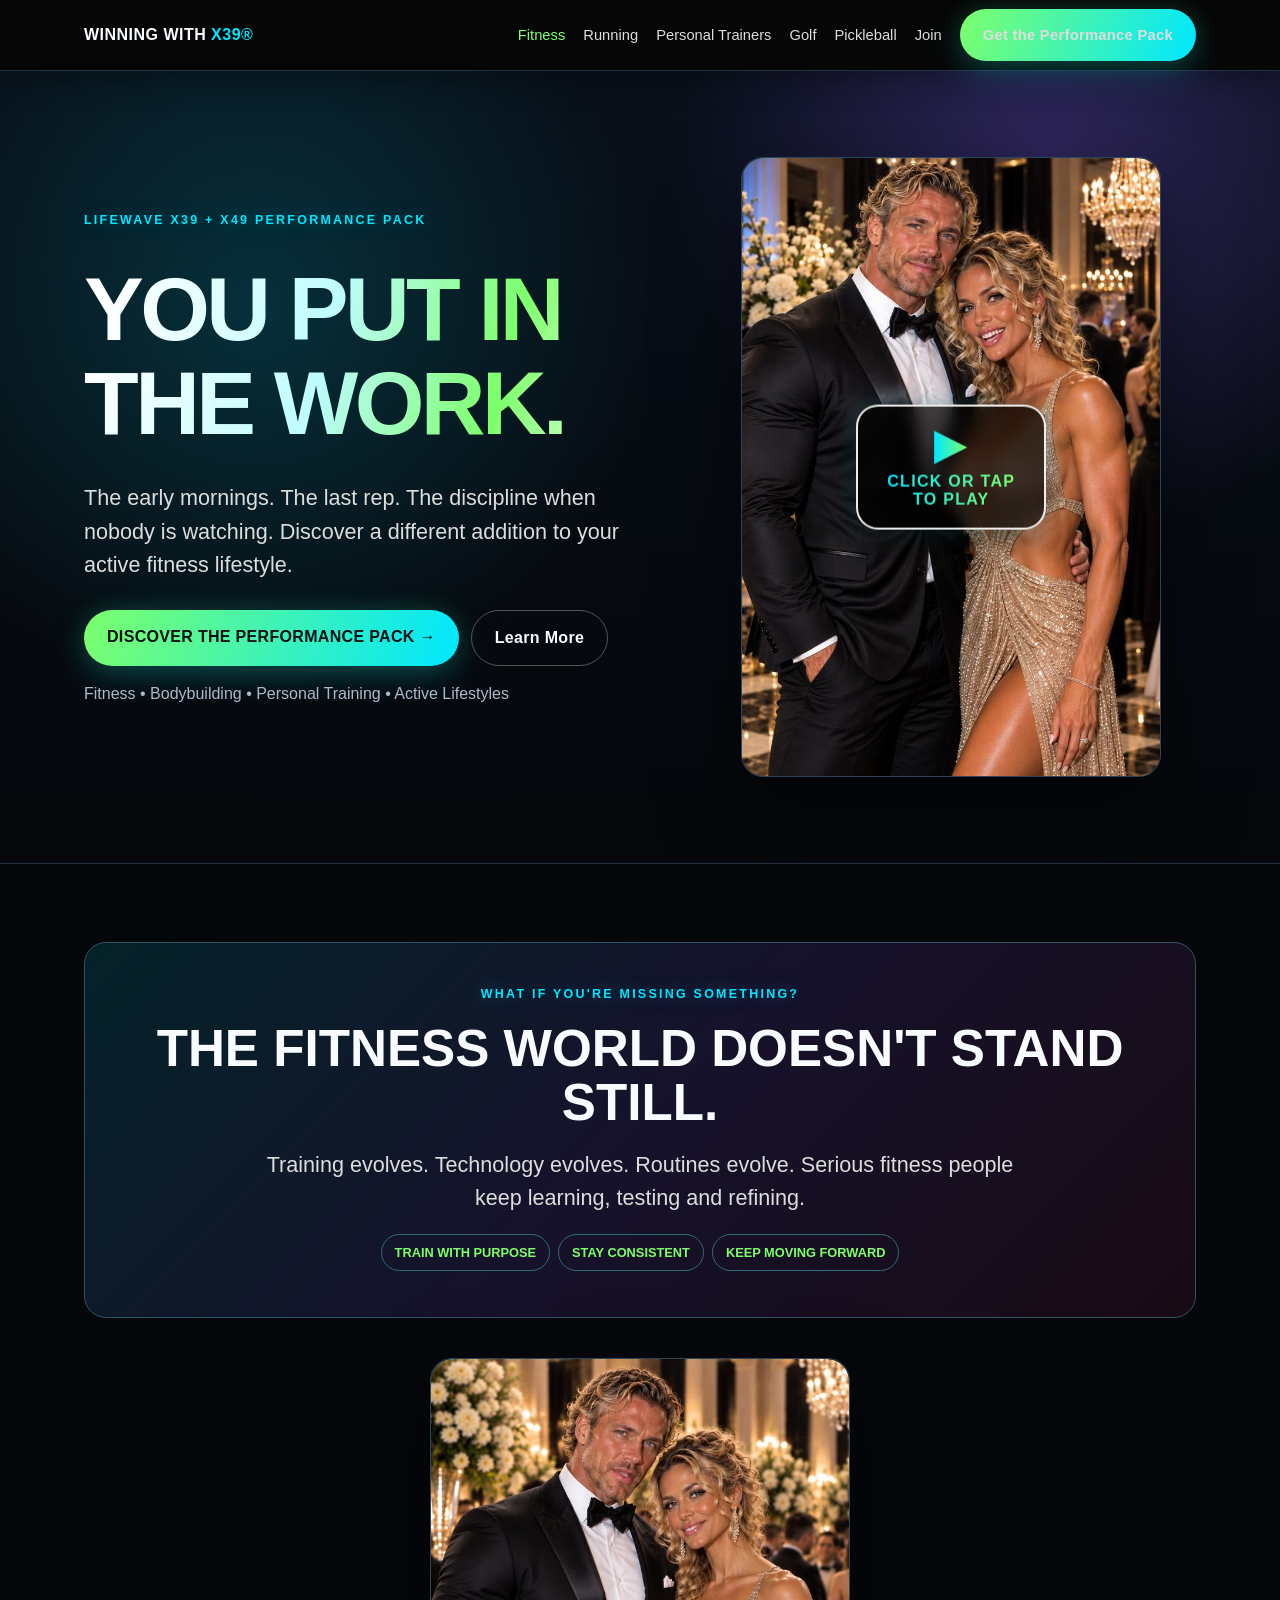
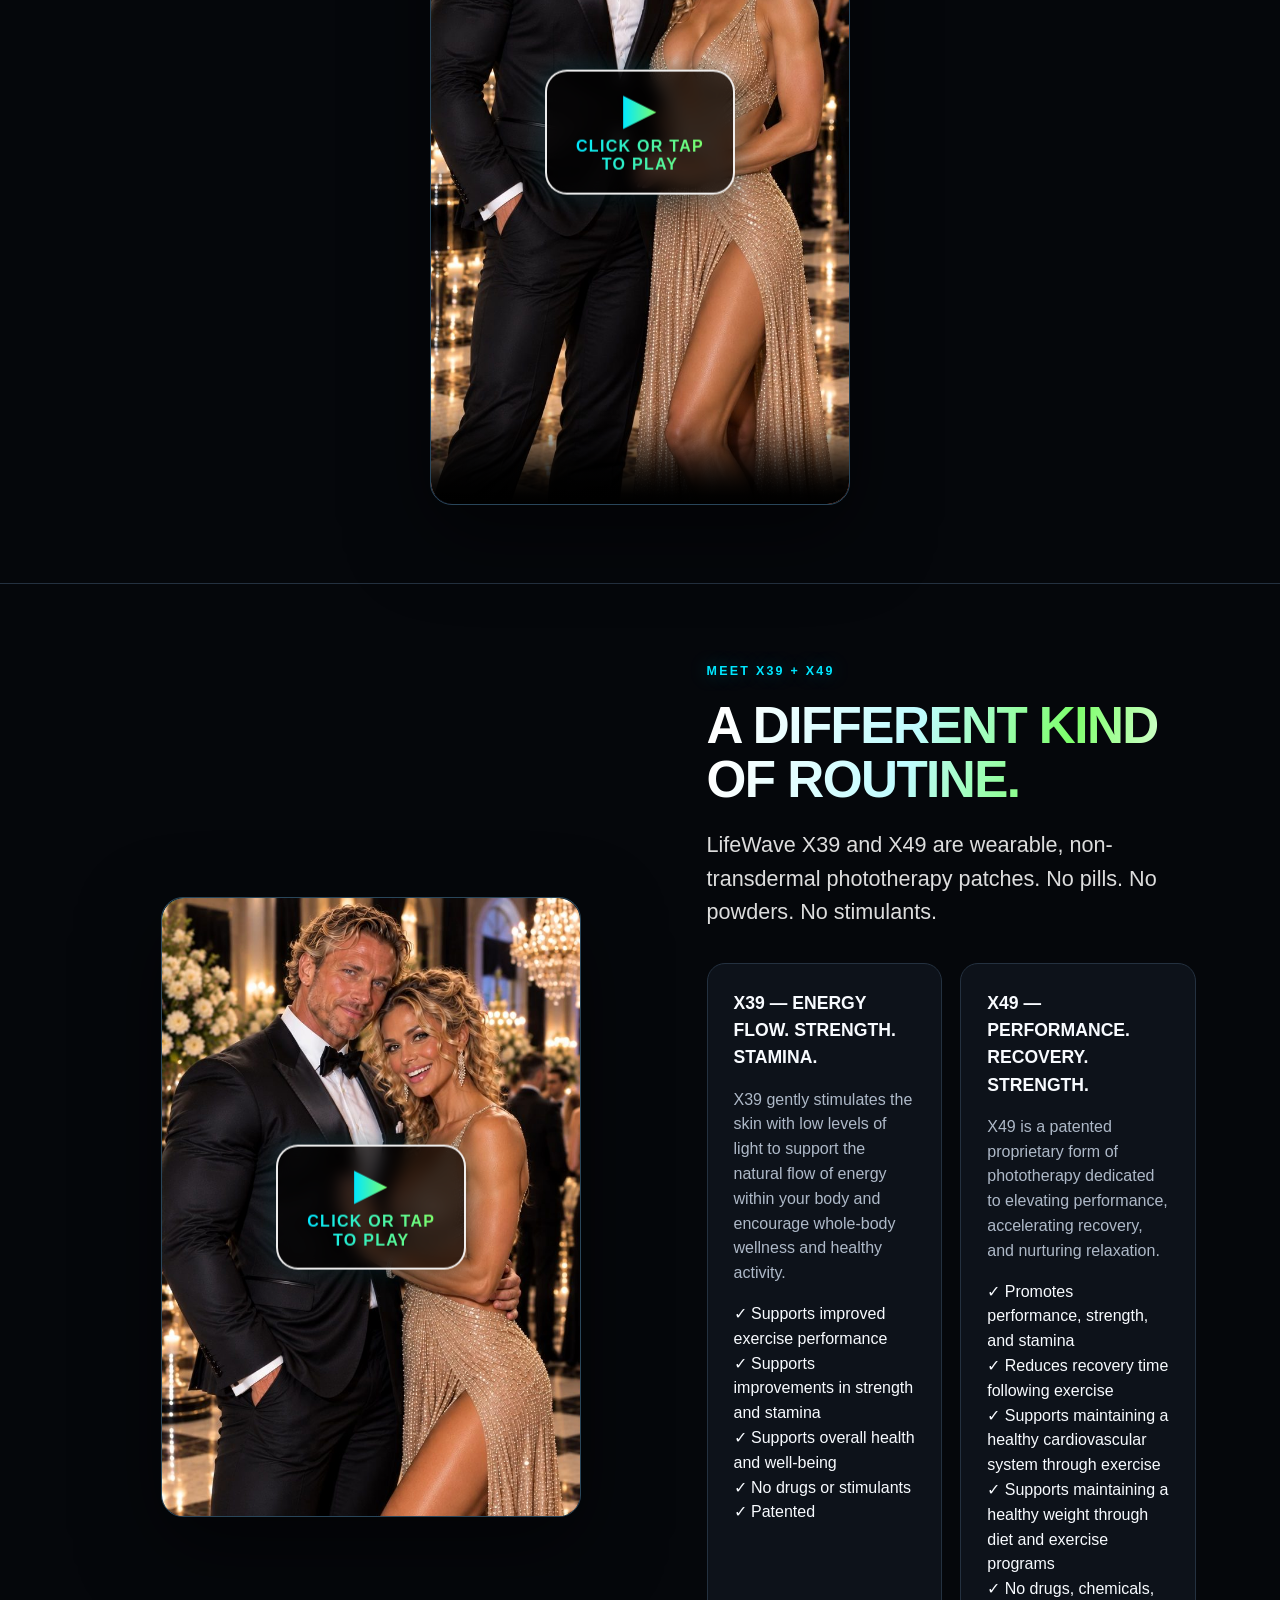
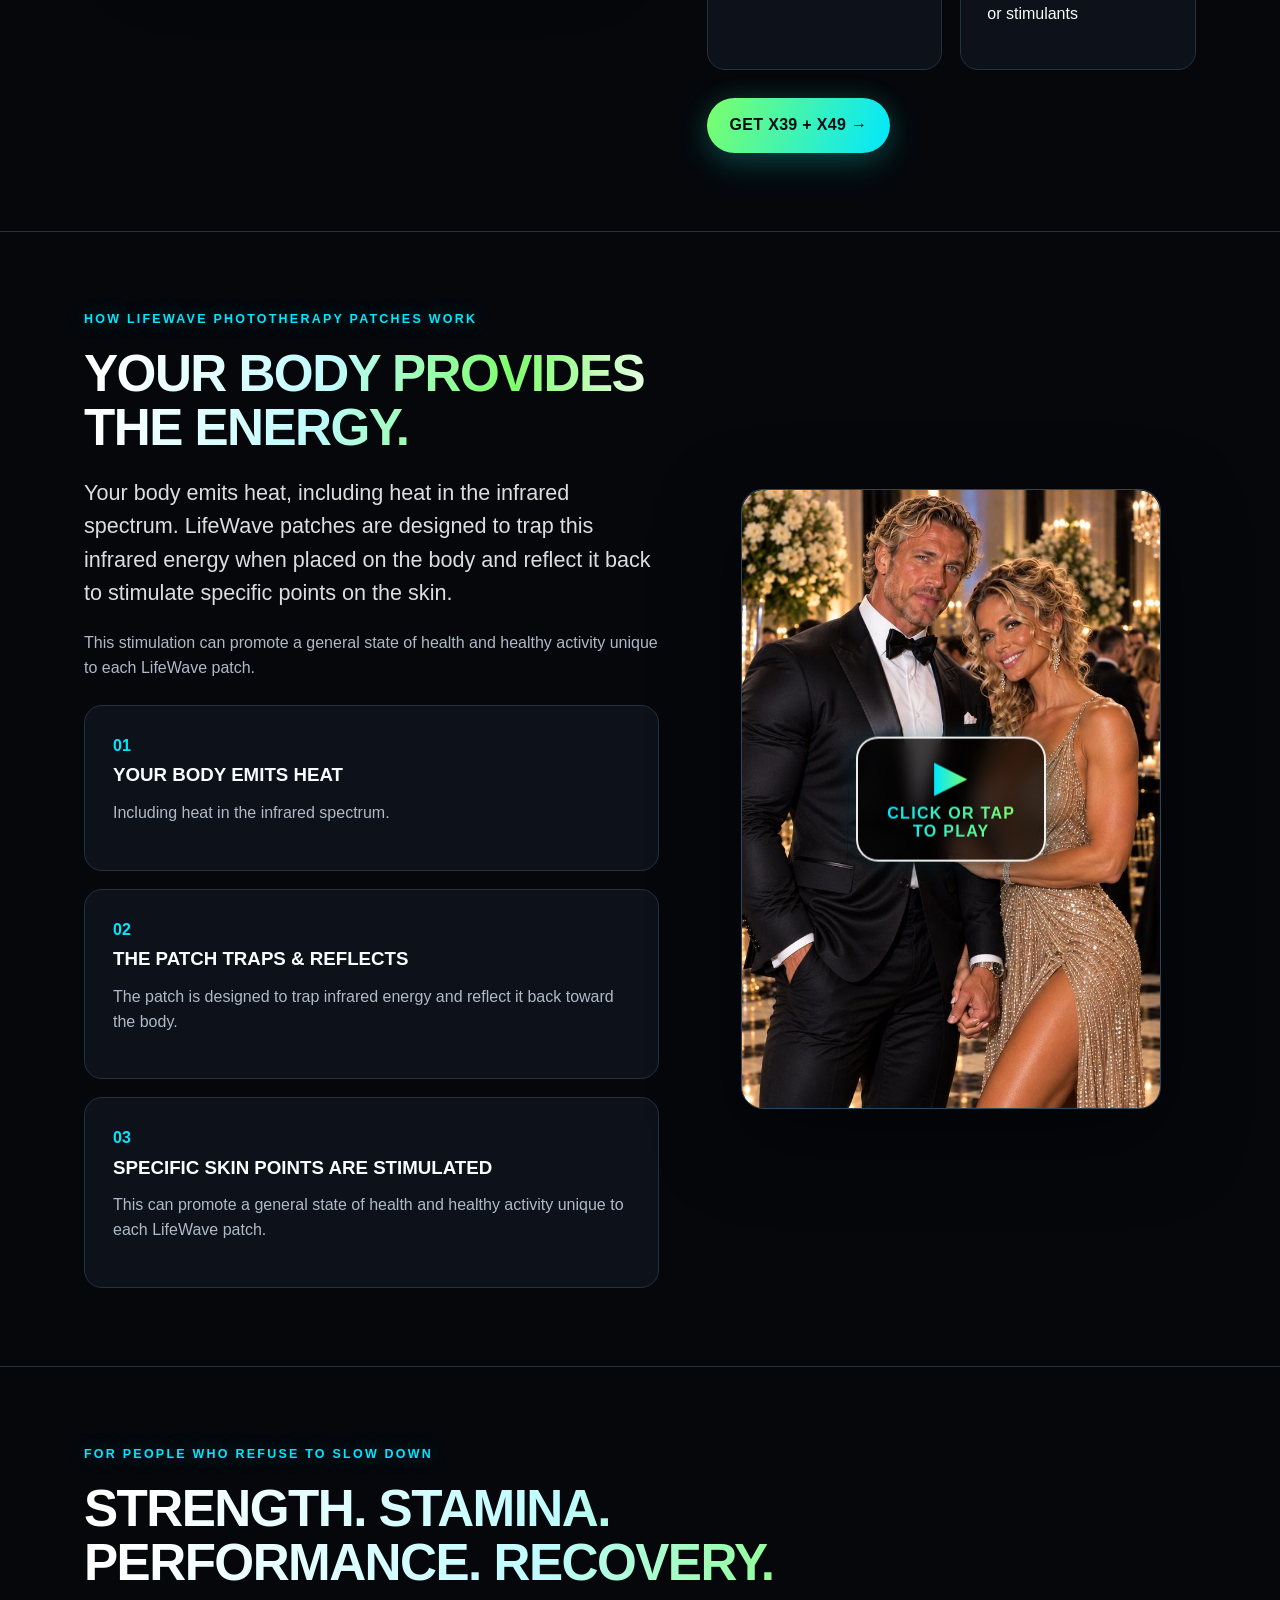
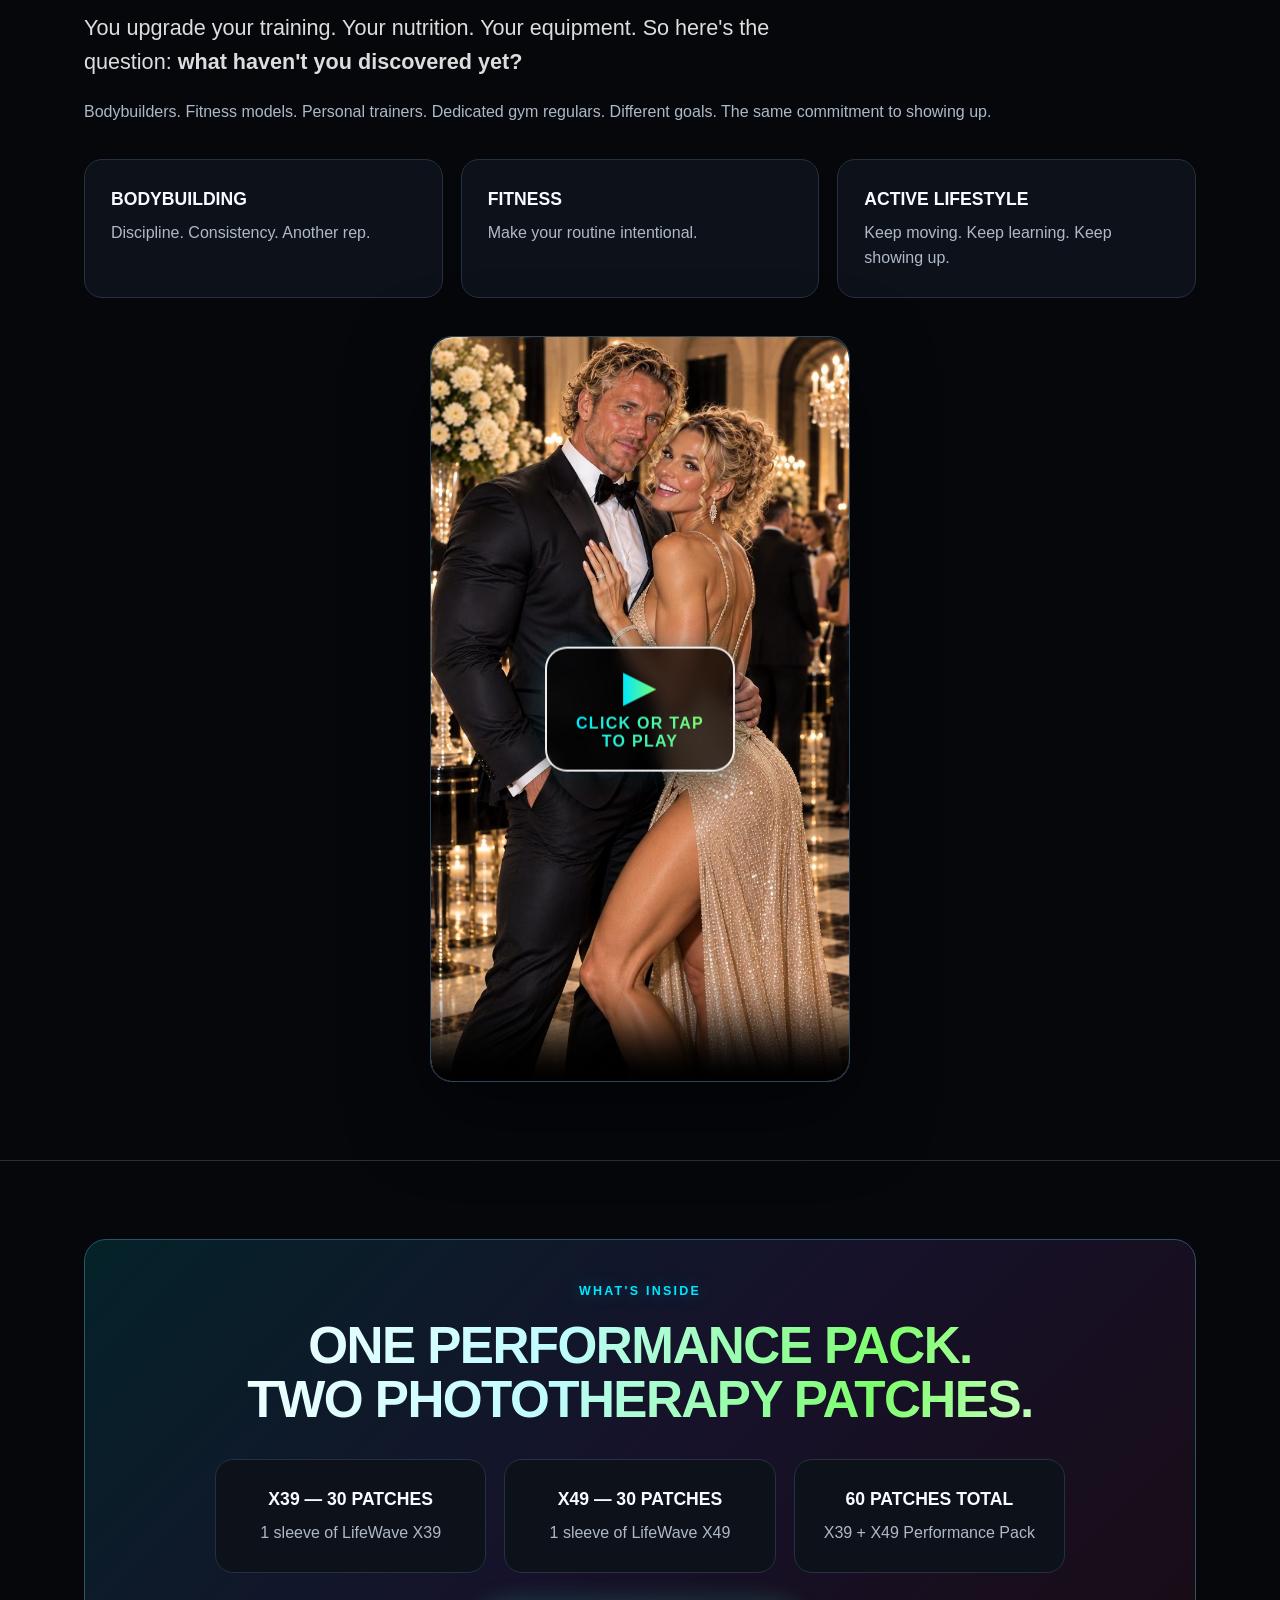
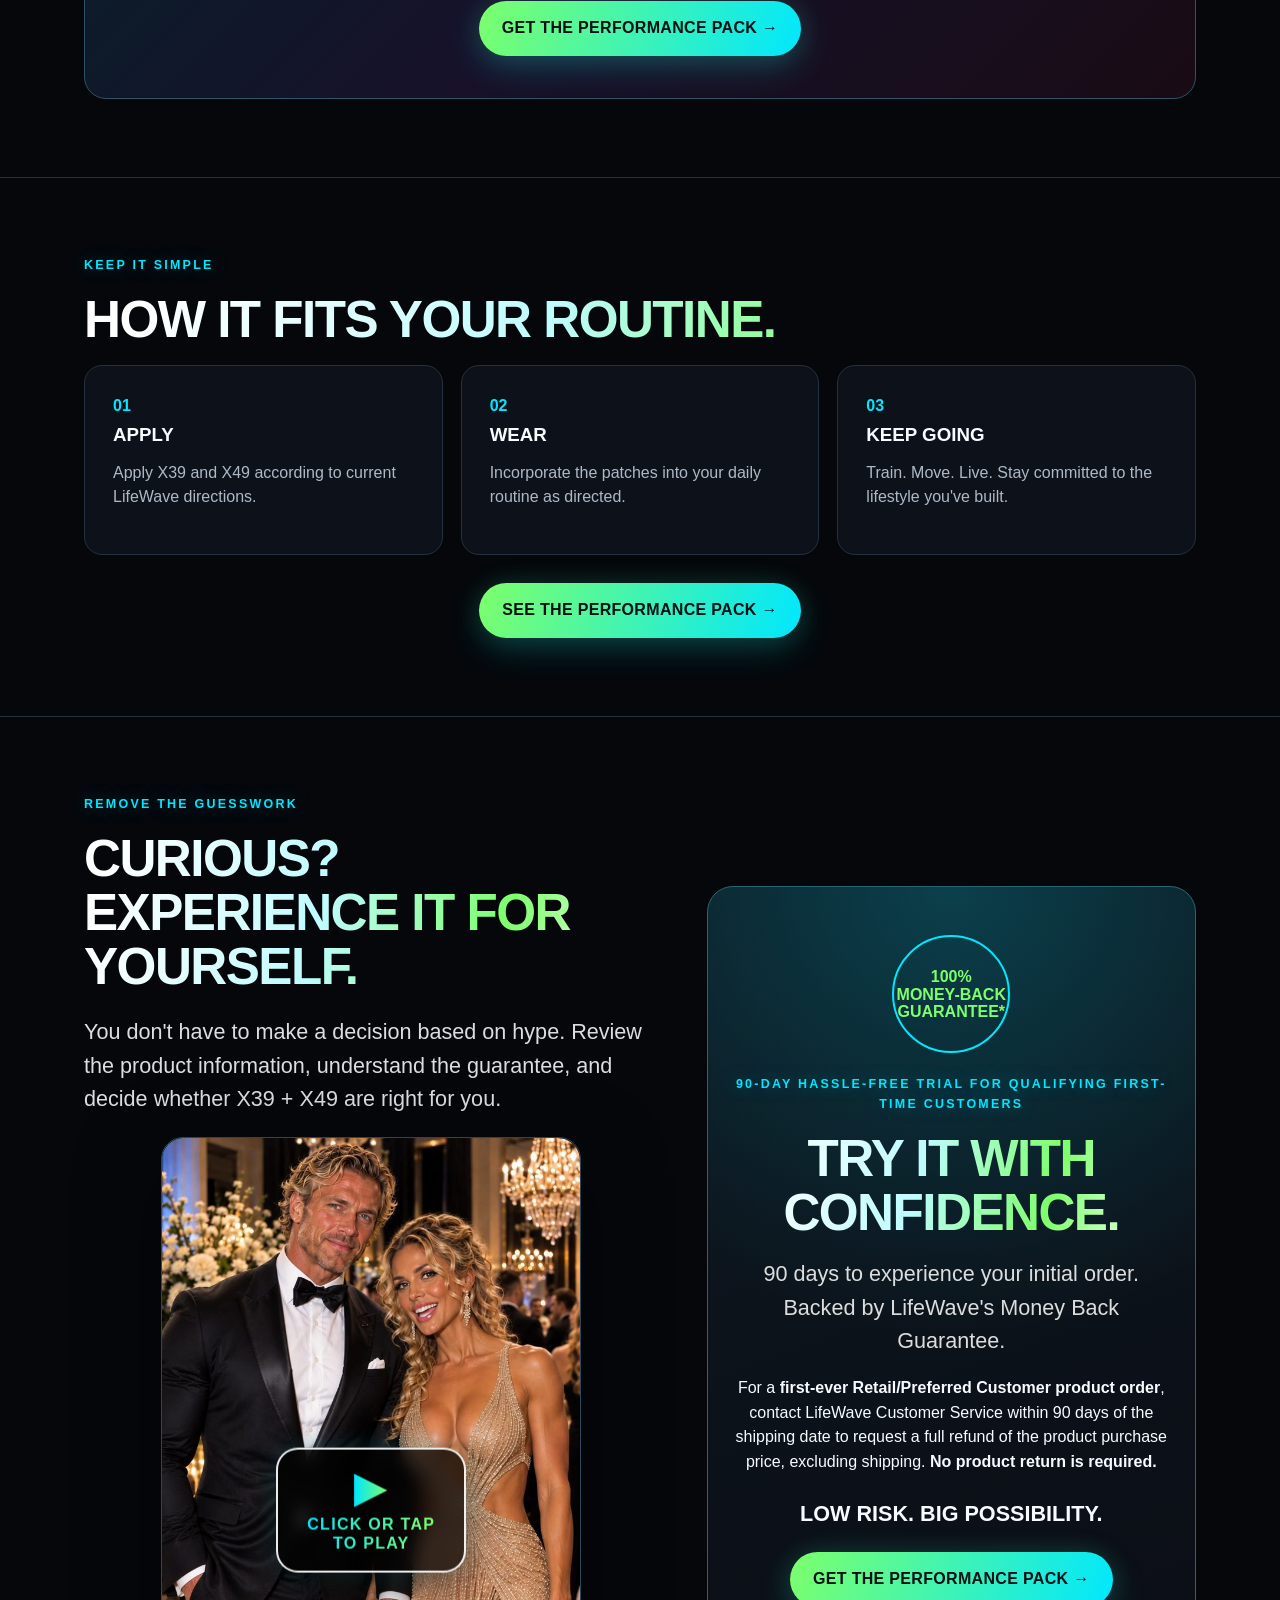
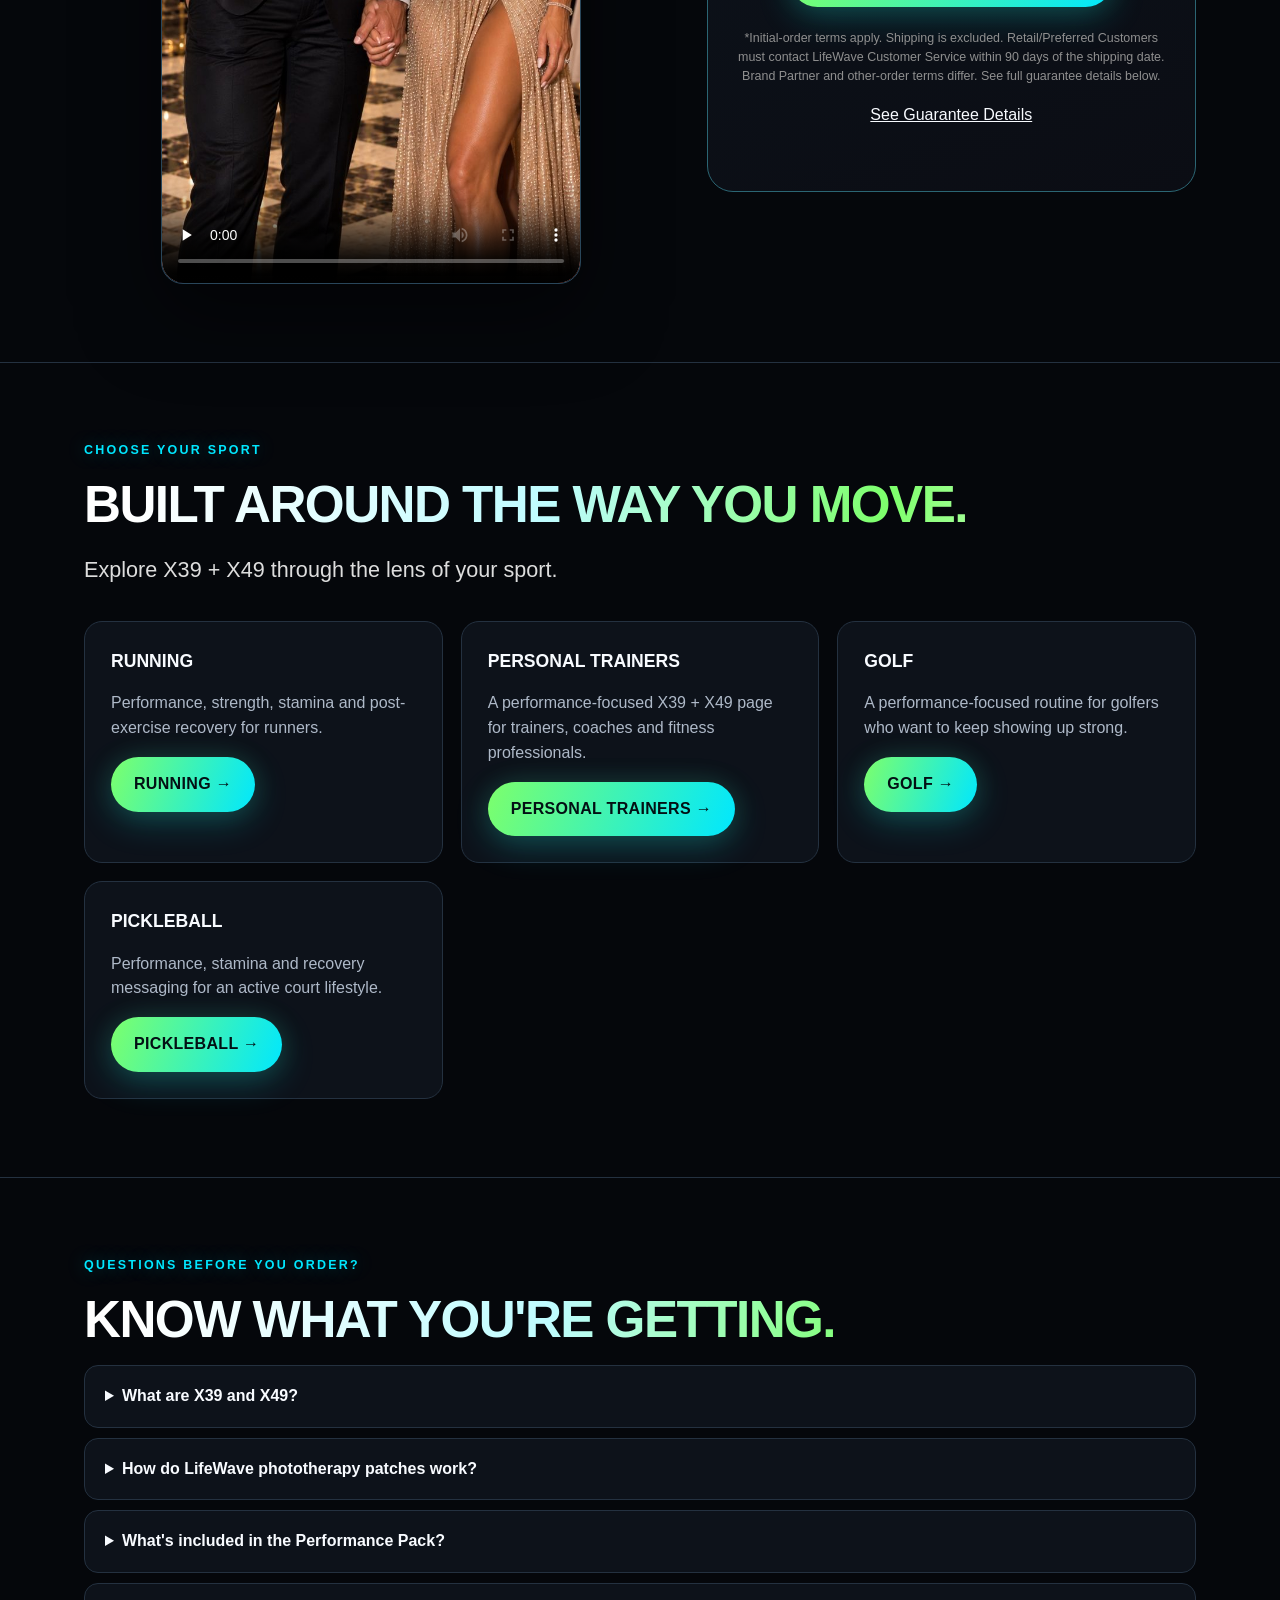
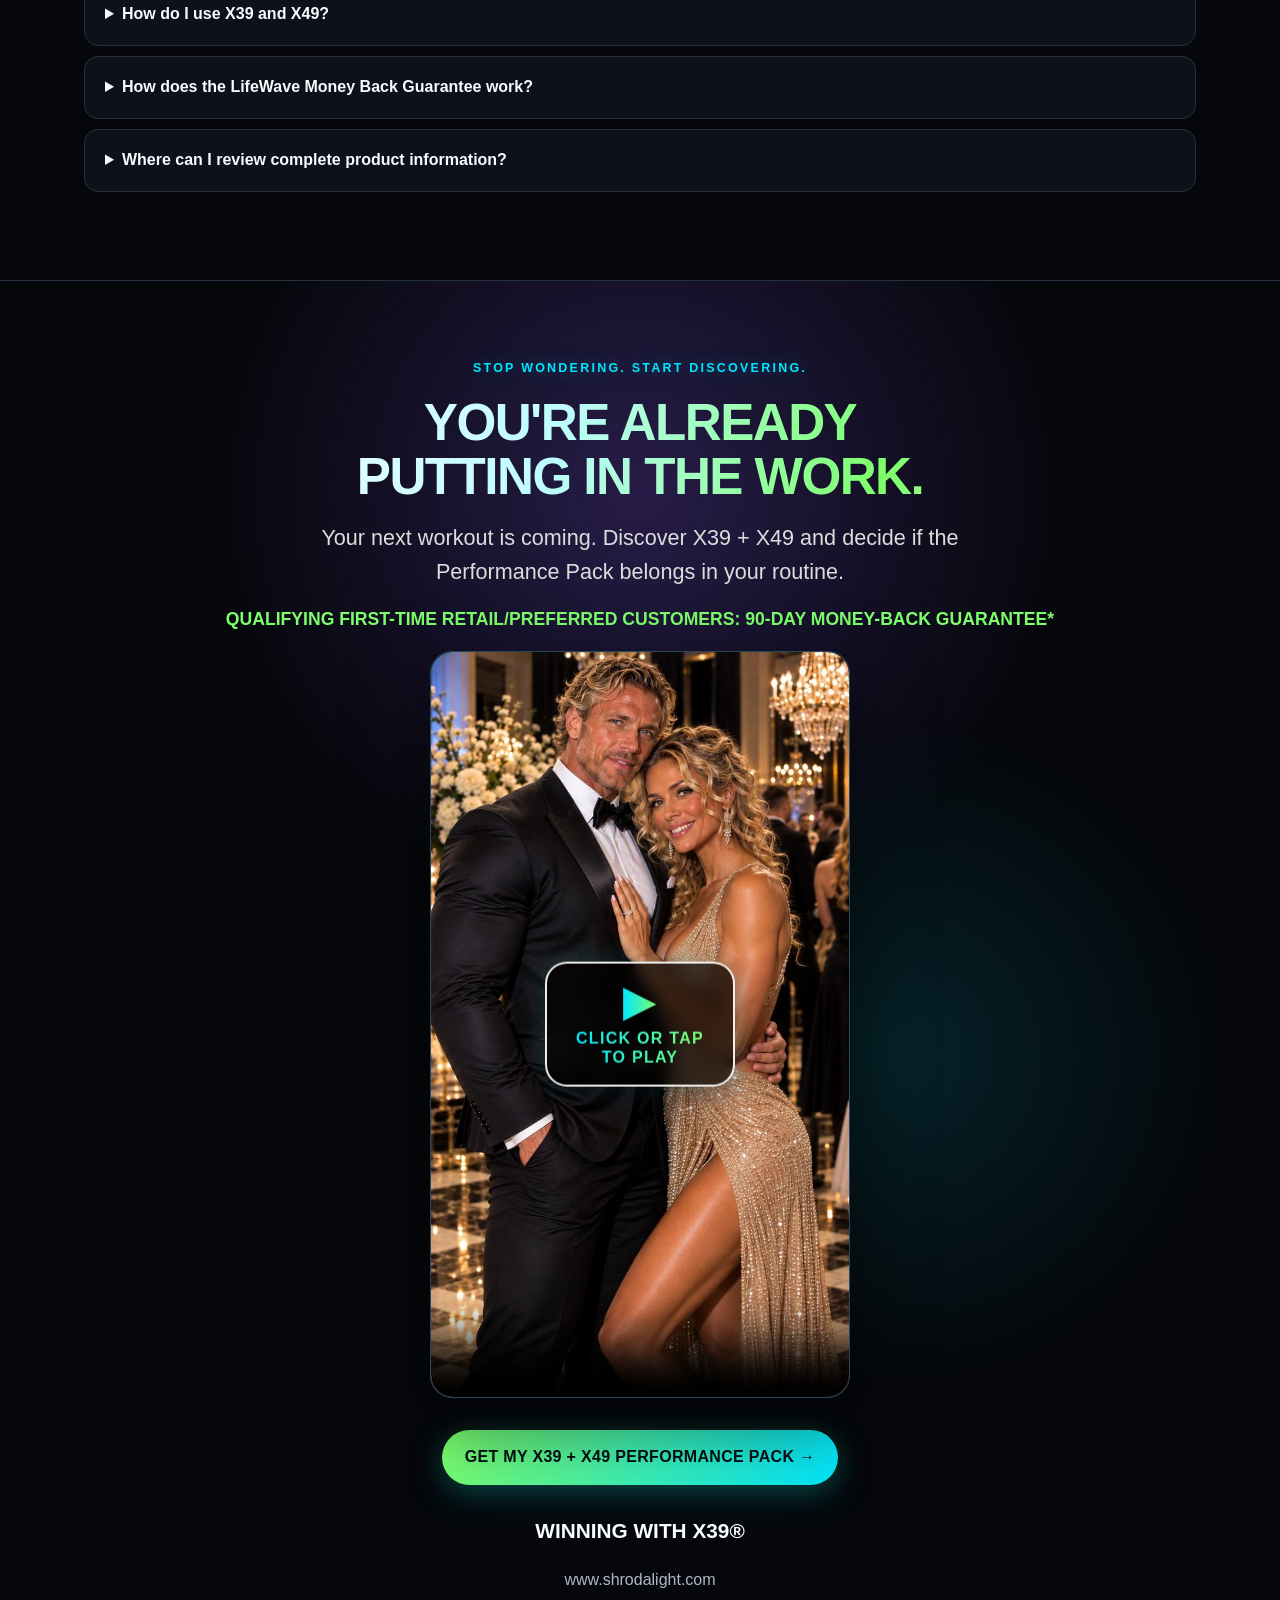
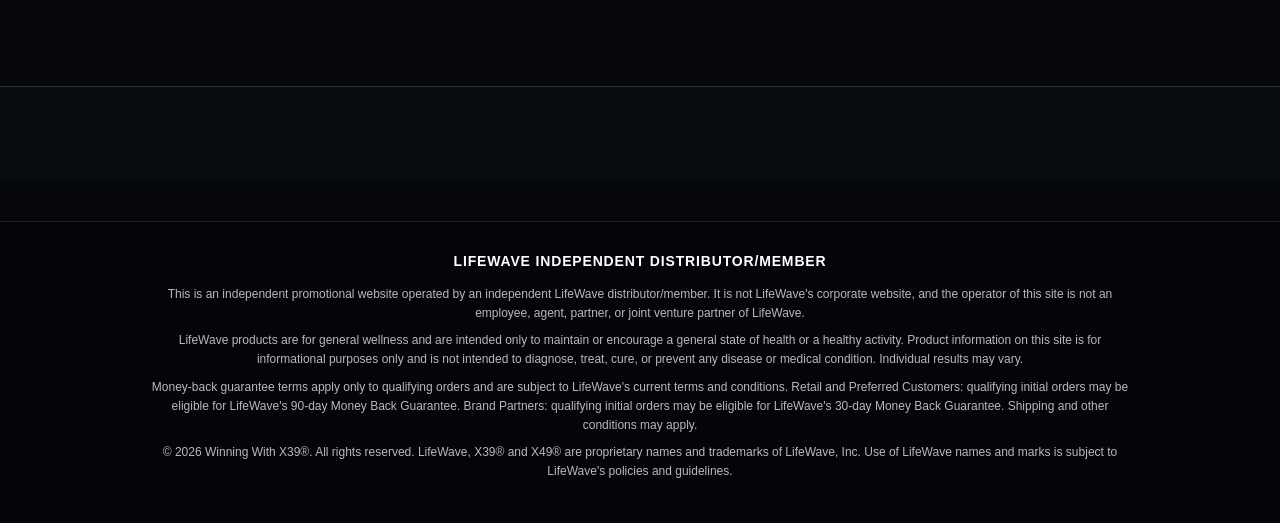
==== commit 2065ea25: "Improve mobile navigation performance and SEO" ====
--- a/index.html
+++ b/index.html
@@ -4,7 +4,20 @@
 <meta charset="UTF-8">
 <meta name="viewport" content="width=device-width, initial-scale=1.0">
 <title>Winning With X39® | X39 + X49 Performance Pack</title>
-<meta name="description" content="Discover the LifeWave X39 + X49 Performance Pack for an active fitness lifestyle.">
+<meta name="description" content="Discover the LifeWave X39 + X49 Performance Pack for strength, stamina, exercise performance and an active lifestyle.">
+<link rel="canonical" href="https://www.shrodalight.com/">
+<link rel="icon" href="assets/favicon.svg" type="image/svg+xml">
+<meta property="og:type" content="website">
+<meta property="og:site_name" content="Winning With X39">
+<meta property="og:title" content="Winning With X39® | X39 + X49 Performance Pack">
+<meta property="og:description" content="Discover the LifeWave X39 + X49 Performance Pack for strength, stamina, exercise performance and an active lifestyle.">
+<meta property="og:url" content="https://www.shrodalight.com/">
+<meta property="og:image" content="https://www.shrodalight.com/Fitness1.jpg">
+<meta name="twitter:card" content="summary_large_image">
+<meta name="twitter:title" content="Winning With X39® | X39 + X49 Performance Pack">
+<meta name="twitter:description" content="Discover the LifeWave X39 + X49 Performance Pack for strength, stamina, exercise performance and an active lifestyle.">
+<meta name="twitter:image" content="https://www.shrodalight.com/Fitness1.jpg">
+<script type="application/ld+json">{"@context":"https://schema.org","@type":"WebPage","name":"Winning With X39® | X39 + X49 Performance Pack","description":"Discover the LifeWave X39 + X49 Performance Pack for strength, stamina, exercise performance and an active lifestyle.","url":"https://www.shrodalight.com/","isPartOf":{"@type":"WebSite","name":"Winning With X39","url":"https://www.shrodalight.com/"}}</script>
 <style>
 :root{
   --bg:#05070b;--panel:#0d121a;--panel2:#121a25;--text:#f8fbff;--muted:#aeb9c8;
@@ -178,14 +191,73 @@
   .navlinks a, .navlinks a:not(.btn) { display:inline-flex; flex:0 0 auto; white-space:nowrap; }
   .navlinks .btn { padding:10px 14px; }
 }
+
+/* Accessible responsive navigation */
+.brand { text-decoration:none; }
+.nav-toggle {
+  display:none;
+  width:44px;
+  height:44px;
+  padding:10px;
+  border:1px solid #365062;
+  border-radius:8px;
+  background:#0d121a;
+  color:var(--text);
+  cursor:pointer;
+}
+.nav-toggle span {
+  display:block;
+  width:100%;
+  height:2px;
+  margin:4px 0;
+  background:currentColor;
+}
+.navlinks a[aria-current="page"] { color:var(--lime); }
+.product-cards { grid-template-columns:1fr 1fr; }
+@media (max-width:800px) {
+  .nav {
+    height:auto;
+    display:grid;
+    grid-template-columns:minmax(0,1fr) auto;
+    align-items:center;
+    padding:10px 0;
+  }
+  .brand { text-align:left; }
+  .nav-toggle { display:block; justify-self:end; }
+  .navlinks {
+    display:none;
+    grid-column:1 / -1;
+    flex-direction:column;
+    align-items:stretch;
+    gap:2px;
+    overflow:visible;
+    padding:10px 0 2px;
+  }
+  .navlinks.is-open { display:flex; }
+  .navlinks a,
+  .navlinks a:not(.btn) {
+    display:flex;
+    width:100%;
+    padding:11px 12px;
+    justify-content:flex-start;
+    white-space:normal;
+  }
+  .navlinks .btn {
+    justify-content:center;
+    margin-top:6px;
+    padding:12px 14px;
+  }
+  .product-cards { grid-template-columns:1fr; }
+}
+
 </style>
 </head>
 <body>
 <header class="topbar">
   <div class="wrap nav">
-    <div class="brand">WINNING WITH <span>X39®</span></div>
-    <nav class="navlinks">
-      <a href="index.html#discover">Fitness</a>
+    <a class="brand" href="index.html" aria-label="Winning With X39 home">WINNING WITH <span>X39®</span></a><button class="nav-toggle" type="button" aria-label="Open navigation" aria-controls="site-navigation" aria-expanded="false"><span aria-hidden="true"></span><span aria-hidden="true"></span><span aria-hidden="true"></span></button>
+    <nav class="navlinks" id="site-navigation" aria-label="Primary navigation">
+      <a href="index.html#discover" aria-current="page">Fitness</a>
       <a href="Running.html">Running</a>
       <a href="PersonalTrainer.html">Personal Trainers</a>
       <a href="Golf.html">Golf</a>
@@ -206,7 +278,7 @@
       <div class="actions"><a class="btn" href="https://lifewave.com/2178947/store/product/111121-US-CP?featureProduct=true">DISCOVER THE PERFORMANCE PACK →</a><a class="btn secondary" href="#discover">Learn More</a></div>
       <p class="muted">Fitness • Bodybuilding • Personal Training • Active Lifestyles</p>
     </div>
-    <div class="video"><video controls playsinline preload="metadata" poster="Fitness1.jpg"><source src="Fitness1.mp4" type="video/mp4">Your browser does not support the video tag.</video><!-- HOOK: You put in the work. The weights. The reps. The discipline. What if you could add something completely different to your performance routine? --></div>
+    <div class="video"><video controls playsinline preload="none" poster="Fitness1.jpg"><source src="Fitness1.mp4" type="video/mp4">Your browser does not support the video tag.</video><!-- HOOK: You put in the work. The weights. The reps. The discipline. What if you could add something completely different to your performance routine? --></div>
   </div>
 </section>
 
@@ -218,18 +290,18 @@
       <p class="lead" style="margin:15px auto">Training evolves. Technology evolves. Routines evolve. Serious fitness people keep learning, testing and refining.</p>
       <div><span class="pill">TRAIN WITH PURPOSE</span><span class="pill">STAY CONSISTENT</span><span class="pill">KEEP MOVING FORWARD</span></div>
     </div>
-    <div style="margin-top:40px" class="video wide"><video controls playsinline preload="metadata" poster="Fitness2.jpg"><source src="Fitness2.mp4" type="video/mp4">Your browser does not support the video tag.</video><!-- X39: Meet X39. Patented phototherapy technology that supports improved exercise performance and improvements in strength and stamina—with no drugs or stimulants. --></div>
+    <div style="margin-top:40px" class="video wide"><video controls playsinline preload="none" poster="Fitness2.jpg"><source src="Fitness2.mp4" type="video/mp4">Your browser does not support the video tag.</video><!-- X39: Meet X39. Patented phototherapy technology that supports improved exercise performance and improvements in strength and stamina—with no drugs or stimulants. --></div>
   </div>
 </section>
 
 <section class="section" id="discover">
   <div class="wrap split">
-    <div class="video"><video controls playsinline preload="metadata" poster="Fitness3.jpg"><source src="Fitness3.mp4" type="video/mp4">Your browser does not support the video tag.</video><!-- X49: Meet X49. Promotes performance, strength and stamina and reduces recovery time following exercise. No drugs, chemicals or stimulants. --></div>
+    <div class="video"><video controls playsinline preload="none" poster="Fitness3.jpg"><source src="Fitness3.mp4" type="video/mp4">Your browser does not support the video tag.</video><!-- X49: Meet X49. Promotes performance, strength and stamina and reduces recovery time following exercise. No drugs, chemicals or stimulants. --></div>
     <div>
       <div class="eyebrow">Meet X39 + X49</div>
       <h2>A DIFFERENT KIND OF ROUTINE.</h2>
       <p class="lead">LifeWave X39 and X49 are wearable, non-transdermal phototherapy patches. No pills. No powders. No stimulants.</p>
-      <div class="cards" style="grid-template-columns:1fr 1fr">
+      <div class="cards product-cards">
         <div class="card">
           <strong>X39 — ENERGY FLOW. STRENGTH. STAMINA.</strong>
           <p class="muted">X39 gently stimulates the skin with low levels of light to support the natural flow of energy within your body and encourage whole-body wellness and healthy activity.</p>
@@ -259,7 +331,7 @@
         <div class="step"><h3>SPECIFIC SKIN POINTS ARE STIMULATED</h3><p class="muted">This can promote a general state of health and healthy activity unique to each LifeWave patch.</p></div>
       </div>
     </div>
-    <div class="video"><video controls playsinline preload="metadata" poster="Fitness4.jpg"><source src="Fitness4.mp4" type="video/mp4">Your browser does not support the video tag.</video><!-- HOW IT WORKS: Your body emits infrared heat. The patch traps that infrared energy and reflects it back to stimulate specific points on your skin. --></div>
+    <div class="video"><video controls playsinline preload="none" poster="Fitness4.jpg"><source src="Fitness4.mp4" type="video/mp4">Your browser does not support the video tag.</video><!-- HOW IT WORKS: Your body emits infrared heat. The patch traps that infrared energy and reflects it back to stimulate specific points on your skin. --></div>
   </div>
 </section>
 
@@ -274,7 +346,7 @@
       <div class="card"><strong>FITNESS</strong><span class="muted">Make your routine intentional.</span></div>
       <div class="card"><strong>ACTIVE LIFESTYLE</strong><span class="muted">Keep moving. Keep learning. Keep showing up.</span></div>
     </div>
-    <div style="margin-top:38px" class="video wide"><video controls playsinline preload="metadata" poster="Fitness5.jpg"><source src="Fitness5.mp4" type="video/mp4">Your browser does not support the video tag.</video><!-- FOMO: You upgrade your training. Your nutrition. Your equipment. So here's the question: what haven't you discovered yet? --></div>
+    <div style="margin-top:38px" class="video wide"><video controls playsinline preload="none" poster="Fitness5.jpg"><source src="Fitness5.mp4" type="video/mp4">Your browser does not support the video tag.</video><!-- FOMO: You upgrade your training. Your nutrition. Your equipment. So here's the question: what haven't you discovered yet? --></div>
   </div>
 </section>
 
@@ -312,7 +384,7 @@
       <div class="eyebrow">Remove the guesswork</div>
       <h2>CURIOUS? EXPERIENCE IT FOR YOURSELF.</h2>
       <p class="lead">You don't have to make a decision based on hype. Review the product information, understand the guarantee, and decide whether X39 + X49 are right for you.</p>
-      <div class="video wide"><video controls playsinline preload="metadata" poster="Fitness6.jpg"><source src="Fitness6.mp4" type="video/mp4">Your browser does not support the video tag.</video><!-- GUARANTEE: Curious about X39 and X49? Qualifying first-time Retail/Preferred Customers get a 90-day money-back guarantee. Experience the Performance Pack for yourself. --></div>
+      <div class="video wide"><video controls playsinline preload="none" poster="Fitness6.jpg"><source src="Fitness6.mp4" type="video/mp4">Your browser does not support the video tag.</video><!-- GUARANTEE: Curious about X39 and X49? Qualifying first-time Retail/Preferred Customers get a 90-day money-back guarantee. Experience the Performance Pack for yourself. --></div>
     </div>
     <div class="guarantee">
       <div class="seal">100%<br>MONEY-BACK<br>GUARANTEE*</div>
@@ -372,10 +444,10 @@
     <h2>YOU'RE ALREADY<br>PUTTING IN THE WORK.</h2>
     <p class="lead" style="margin:0 auto 18px">Your next workout is coming. Discover X39 + X49 and decide if the Performance Pack belongs in your routine.</p>
     <p style="font-weight:900;color:var(--lime);font-size:1.1rem">QUALIFYING FIRST-TIME RETAIL/PREFERRED CUSTOMERS: 90-DAY MONEY-BACK GUARANTEE*</p>
-    <div class="video wide"><video controls playsinline preload="metadata" poster="Fitness7.jpg"><source src="Fitness7.mp4" type="video/mp4">Your browser does not support the video tag.</video><!-- CLOSE: Strength. Stamina. Performance. Recovery. You've already committed to the work. Now discover X39 plus X49. --></div>
+    <div class="video wide"><video controls playsinline preload="none" poster="Fitness7.jpg"><source src="Fitness7.mp4" type="video/mp4">Your browser does not support the video tag.</video><!-- CLOSE: Strength. Stamina. Performance. Recovery. You've already committed to the work. Now discover X39 plus X49. --></div>
     <div class="actions" style="justify-content:center;margin-top:32px"><a class="btn" href="https://lifewave.com/2178947/store/product/111121-US-CP?featureProduct=true">GET MY X39 + X49 PERFORMANCE PACK →</a></div>
     <p style="font-size:1.3rem;font-weight:900;margin-top:30px">WINNING WITH X39®</p>
-    <p class="muted">WinX39.com</p>
+    <p class="muted">www.shrodalight.com</p>
   </div>
 </section>
 </main>
@@ -387,6 +459,26 @@
 
 <script>
 document.addEventListener('DOMContentLoaded', function () {
+  var navToggle = document.querySelector('.nav-toggle');
+  var navLinks = document.querySelector('.navlinks');
+  if (navToggle && navLinks) {
+    function setMenu(open) {
+      navLinks.classList.toggle('is-open', open);
+      navToggle.setAttribute('aria-expanded', String(open));
+      navToggle.setAttribute('aria-label', open ? 'Close navigation' : 'Open navigation');
+    }
+
+    navToggle.addEventListener('click', function () {
+      setMenu(!navLinks.classList.contains('is-open'));
+    });
+    navLinks.querySelectorAll('a').forEach(function (link) {
+      link.addEventListener('click', function () { setMenu(false); });
+    });
+    document.addEventListener('keydown', function (event) {
+      if (event.key === 'Escape') setMenu(false);
+    });
+  }
+
   document.querySelectorAll('.video video').forEach(function(video) {
     var holder = video.closest('.video');
     if (!holder || holder.querySelector('.big-play-button')) return;
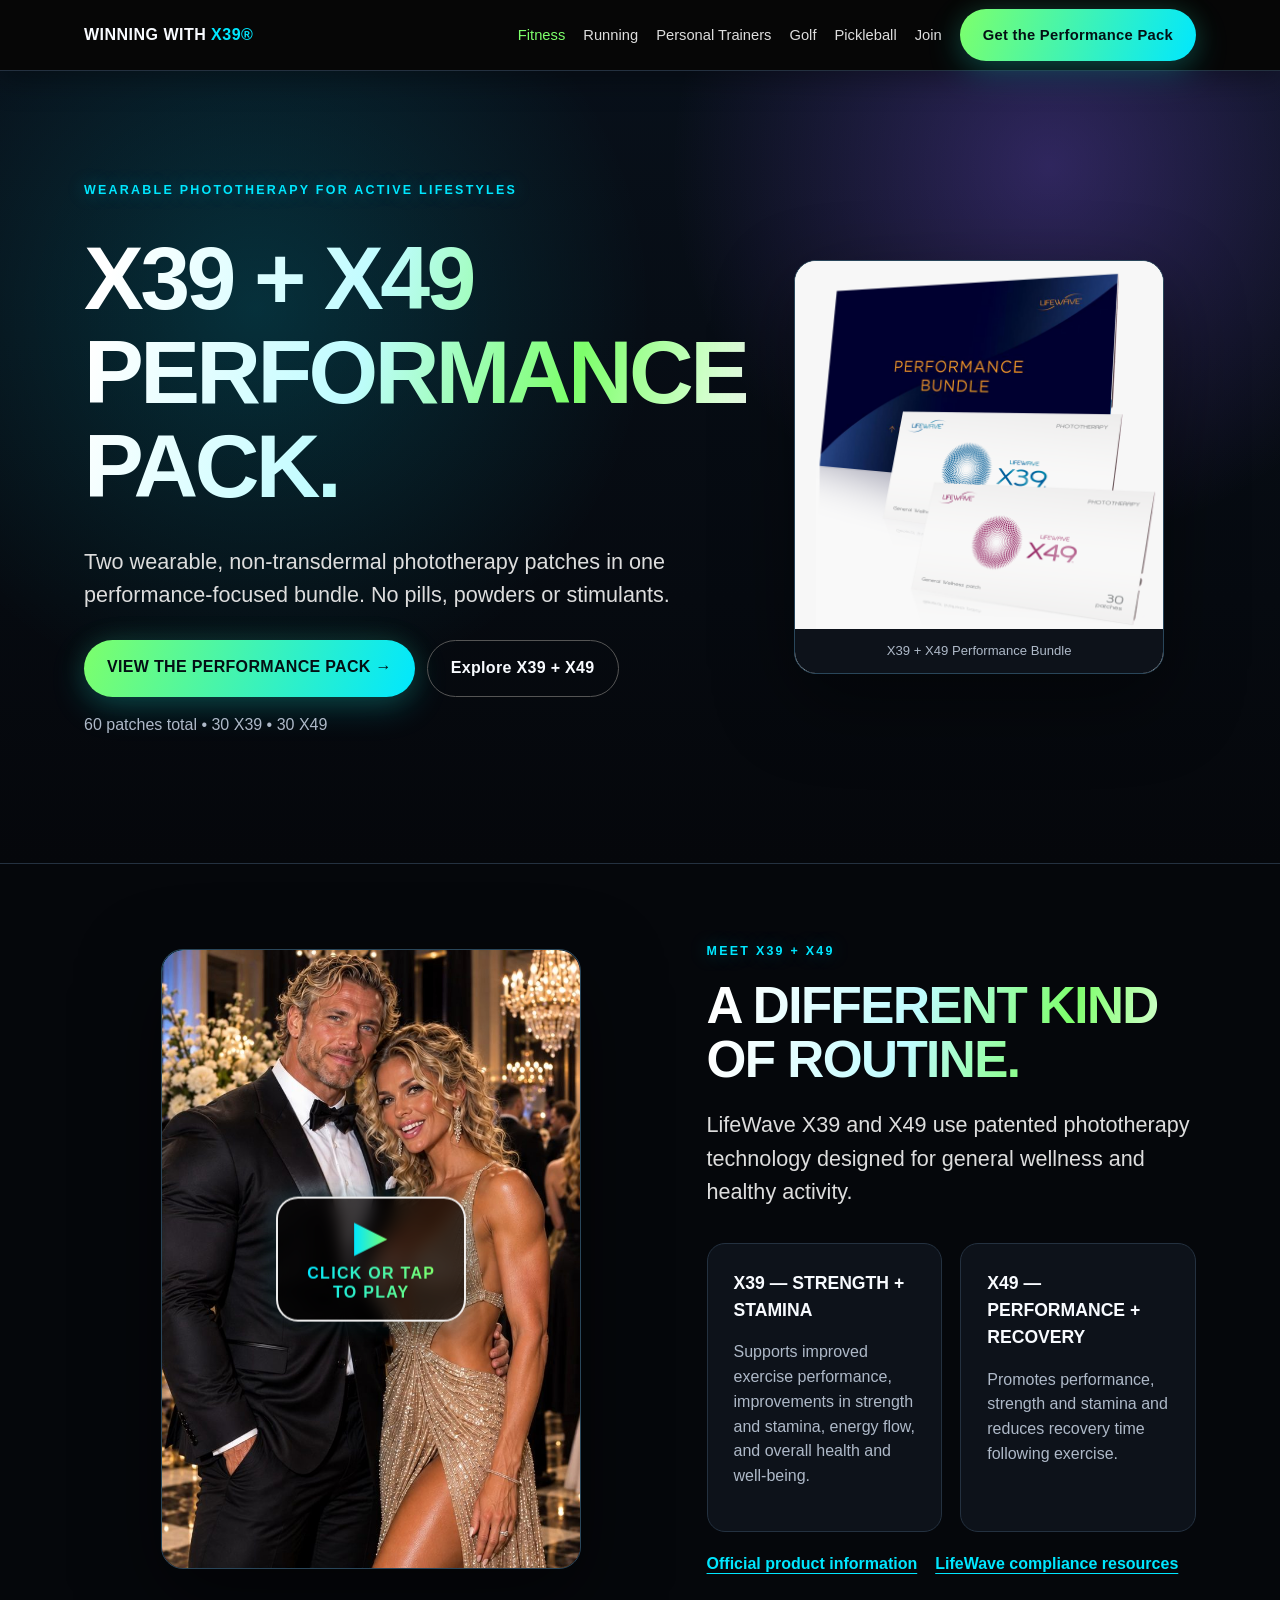
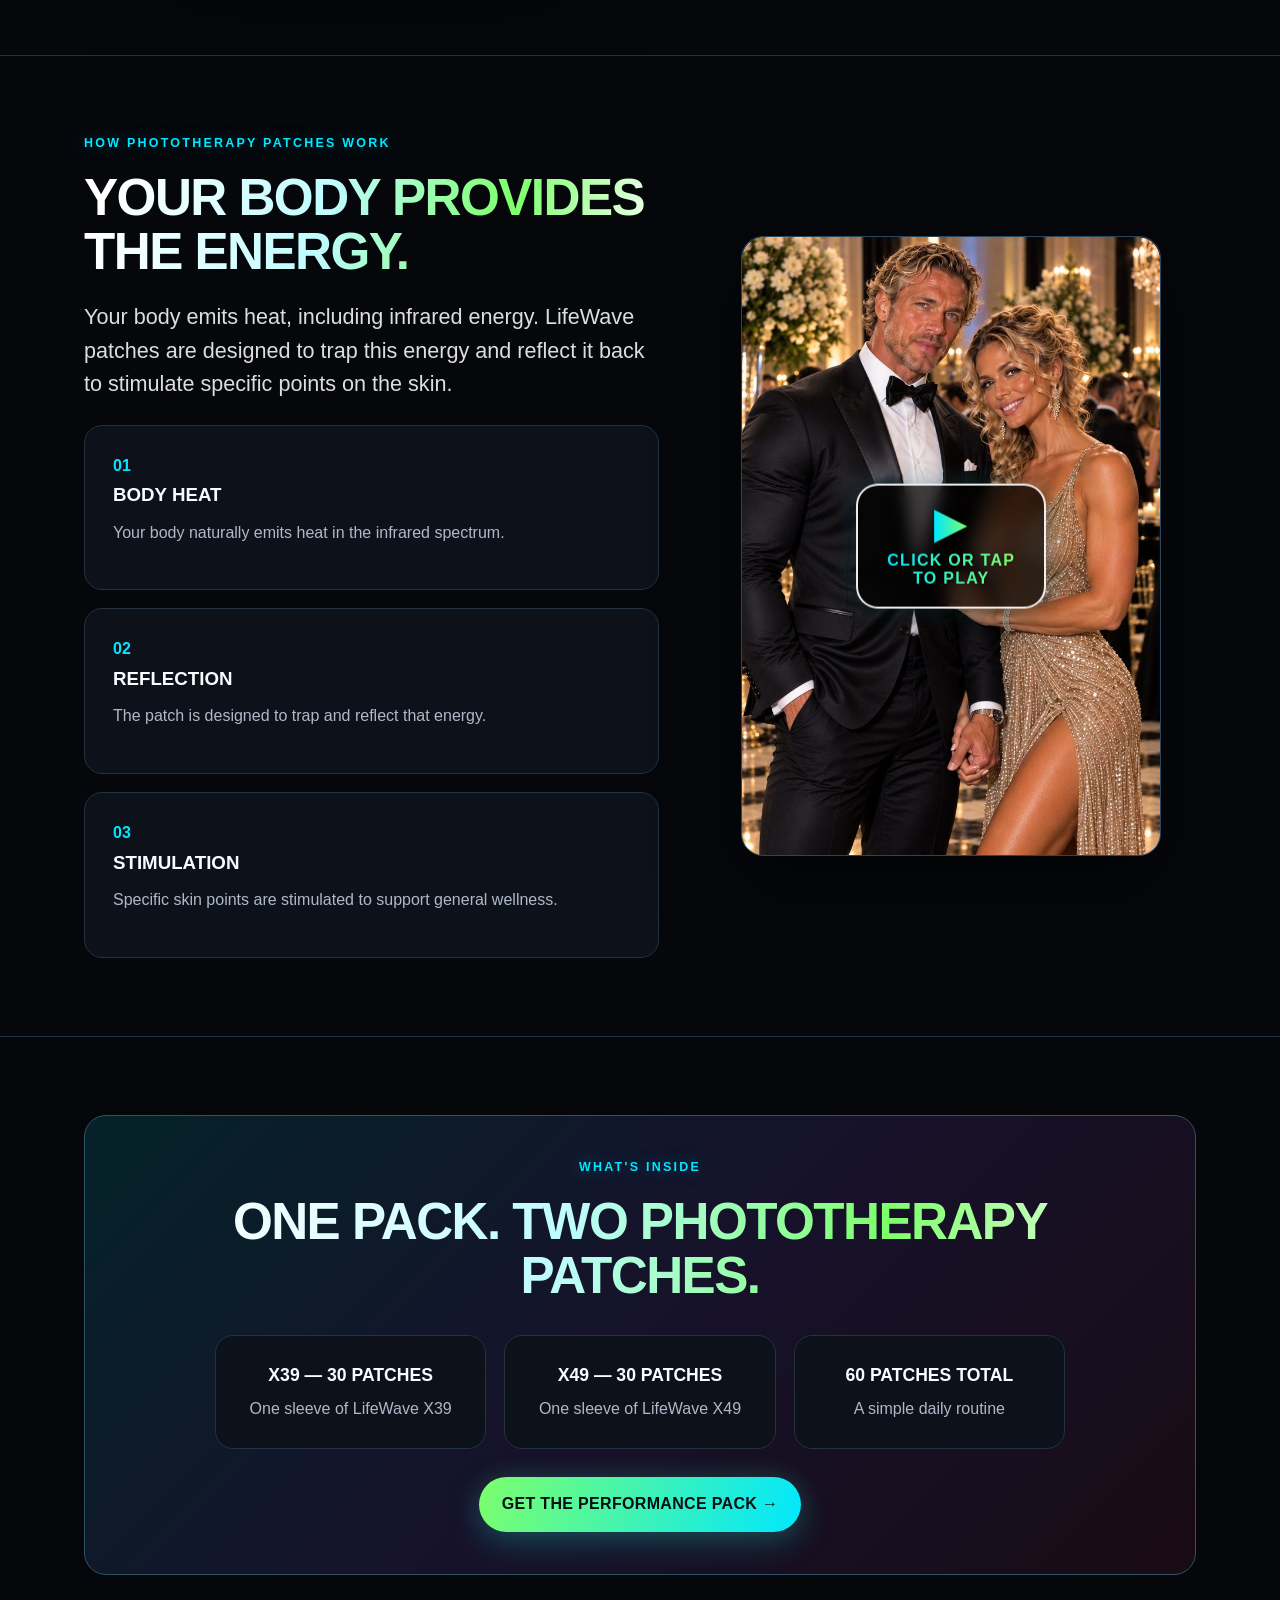
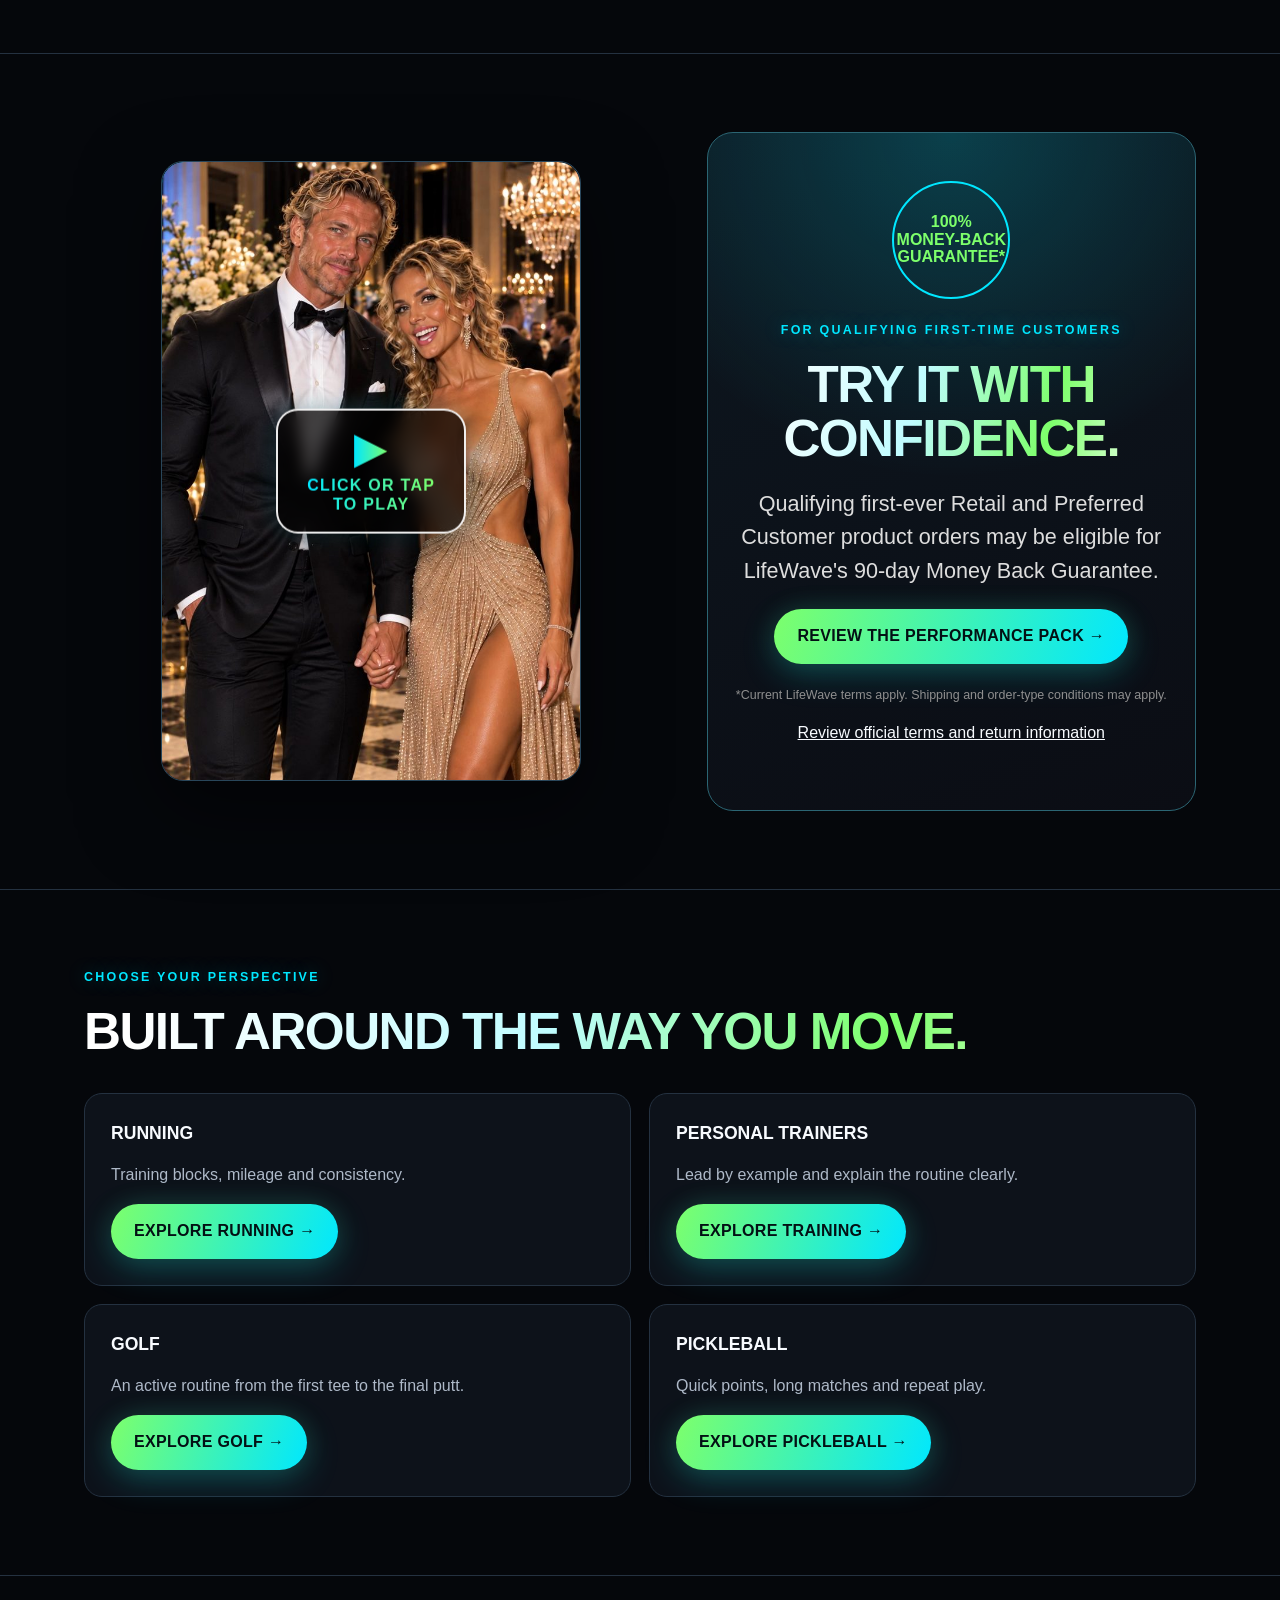
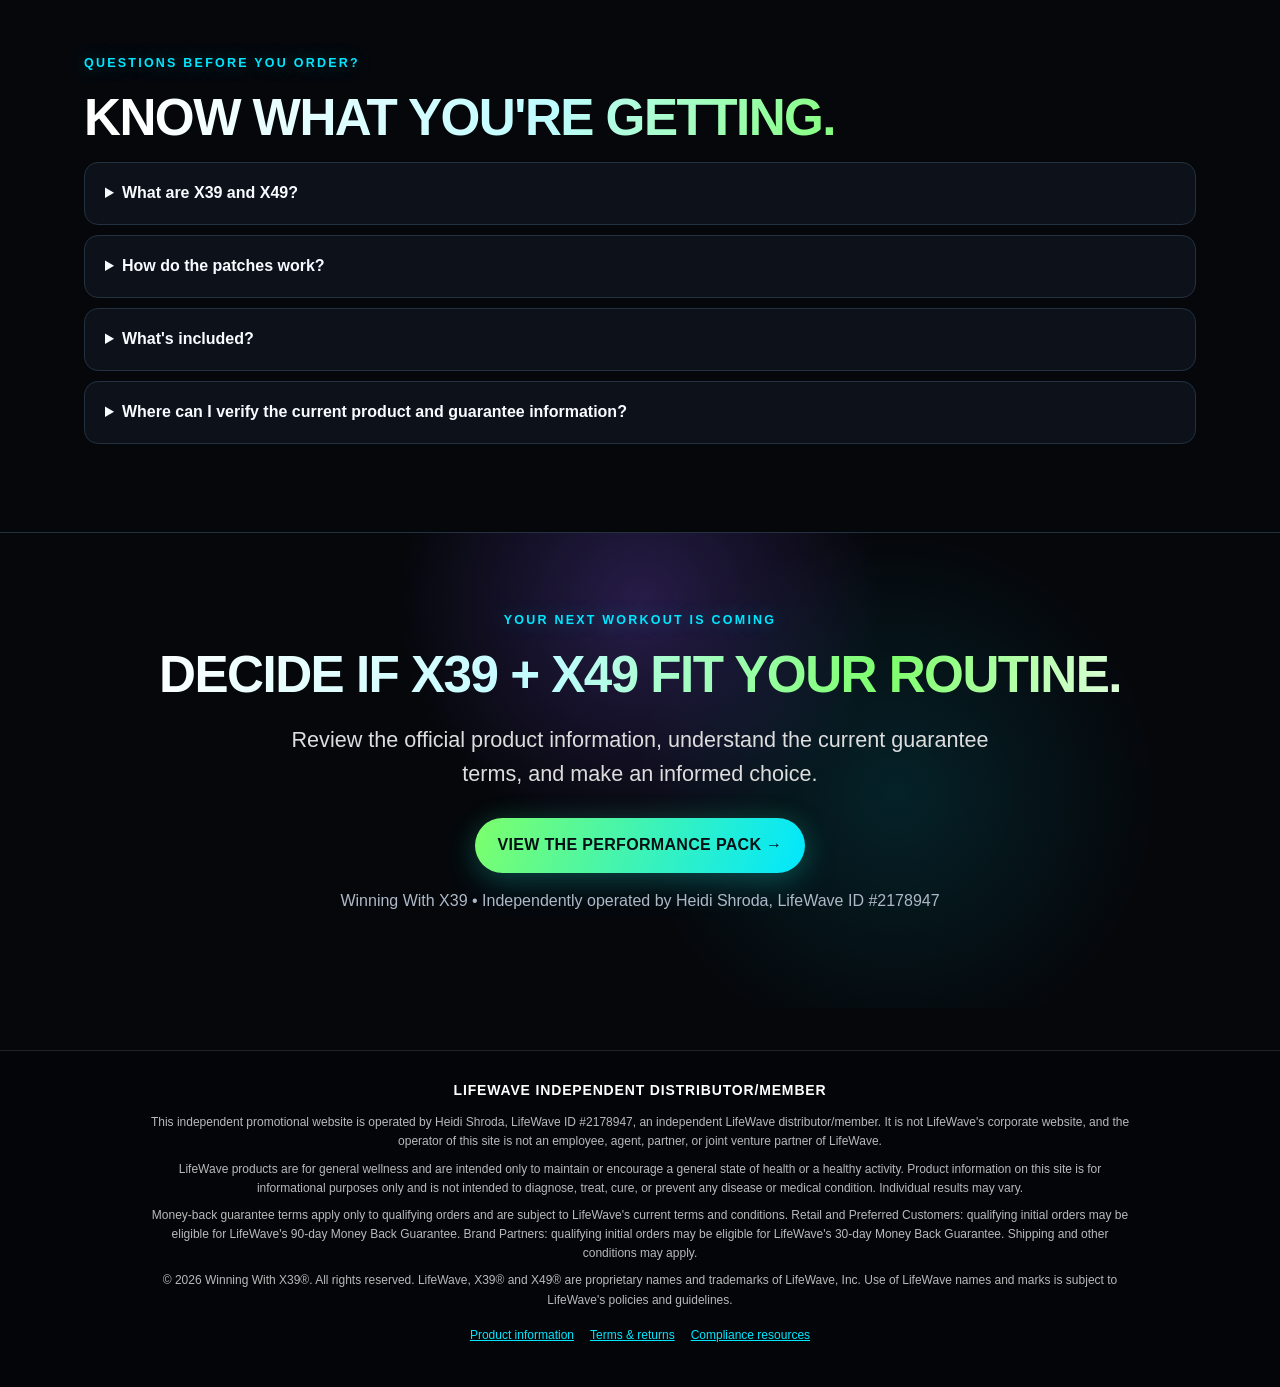
==== commit d9102db6: "Improve website content accessibility and product presentation" ====
--- a/index.html
+++ b/index.html
@@ -18,239 +18,8 @@
 <meta name="twitter:description" content="Discover the LifeWave X39 + X49 Performance Pack for strength, stamina, exercise performance and an active lifestyle.">
 <meta name="twitter:image" content="https://www.shrodalight.com/Fitness1.jpg">
 <script type="application/ld+json">{"@context":"https://schema.org","@type":"WebPage","name":"Winning With X39® | X39 + X49 Performance Pack","description":"Discover the LifeWave X39 + X49 Performance Pack for strength, stamina, exercise performance and an active lifestyle.","url":"https://www.shrodalight.com/","isPartOf":{"@type":"WebSite","name":"Winning With X39","url":"https://www.shrodalight.com/"}}</script>
-<style>
-:root{
-  --bg:#05070b;--panel:#0d121a;--panel2:#121a25;--text:#f8fbff;--muted:#aeb9c8;
-  --gold:#00e7ff;--gold2:#7dff6b;--line:#243140;--max:1160px;
-  --electric:#00e7ff;--lime:#7dff6b;--violet:#8b5cff;--hot:#ff3d81
-}
-*{box-sizing:border-box}html{scroll-behavior:smooth}body{margin:0;background:var(--bg);color:var(--text);font-family:Arial,Helvetica,sans-serif;line-height:1.55}
-a{color:inherit}.wrap{max-width:var(--max);margin:auto;padding:0 24px}.section{padding:78px 0;border-top:1px solid var(--line)}
-.eyebrow{letter-spacing:.18em;text-transform:uppercase;color:var(--gold2);font-size:.78rem;font-weight:800}
-h1,h2,h3{line-height:1.05;margin:.35em 0}.hero h1{font-size:clamp(2.8rem,7vw,6.4rem);letter-spacing:-.04em}.section h2{font-size:clamp(2rem,4vw,4rem);letter-spacing:-.03em}
-.lead{font-size:clamp(1.08rem,2vw,1.35rem);color:#ddd;max-width:760px}.muted{color:var(--muted)}
-.topbar{position:sticky;top:0;z-index:20;background:rgba(7,7,7,.92);backdrop-filter:blur(12px);border-bottom:1px solid var(--line)}
-.nav{height:70px;display:flex;align-items:center;justify-content:space-between;gap:20px}.brand{font-weight:900;letter-spacing:.03em}.brand span{color:var(--gold)}
-.navlinks{display:flex;gap:18px;align-items:center;font-size:.92rem}.navlinks a{text-decoration:none;color:#ddd}
-.btn{display:inline-block;border:0;border-radius:999px;padding:15px 23px;background:linear-gradient(110deg,var(--lime),var(--electric));color:#031014;text-decoration:none;font-weight:900;letter-spacing:.02em;box-shadow:0 10px 34px rgba(0,231,255,.22),0 0 28px rgba(125,255,107,.10)}
-.btn.secondary{background:transparent;color:var(--text);border:1px solid #555;box-shadow:none}.hero{min-height:88vh;display:grid;align-items:center;background:radial-gradient(circle at 82% 12%,rgba(139,92,255,.30) 0,transparent 30%),radial-gradient(circle at 20% 30%,rgba(0,231,255,.16) 0,transparent 34%),linear-gradient(180deg,#08101a,#05070b)}
-.hero-grid,.split{display:grid;grid-template-columns:1.08fr .92fr;gap:48px;align-items:center}.actions{display:flex;gap:12px;flex-wrap:wrap;margin-top:28px}
-.video{aspect-ratio:9/16;max-height:620px;margin:auto;background:linear-gradient(145deg,#101b27,#080c12);border:1px solid #29465a;border-radius:22px;display:grid;place-items:center;overflow:hidden;box-shadow:0 28px 80px rgba(0,0,0,.5)}
-.video span{font-size:clamp(1.8rem,5vw,4rem);font-weight:900;color:#777;letter-spacing:.08em}
-.video.wide{aspect-ratio:16/9;max-height:none;max-width:760px}.cards{display:grid;grid-template-columns:repeat(3,1fr);gap:18px;margin-top:34px}
-.card{background:var(--panel);border:1px solid var(--line);border-radius:18px;padding:26px}.card strong{display:block;font-size:1.1rem;margin-bottom:8px}
-.statement{text-align:center;padding:42px 24px;background:linear-gradient(135deg,rgba(0,231,255,.12),rgba(139,92,255,.13),rgba(255,61,129,.08));border:1px solid #2d5365;border-radius:22px}
-.statement h3{font-size:clamp(1.8rem,4vw,3.6rem)}.steps{counter-reset:s;display:grid;grid-template-columns:repeat(3,1fr);gap:18px}
-.step{background:var(--panel);border:1px solid var(--line);border-radius:18px;padding:28px}.step:before{counter-increment:s;content:"0" counter(s);color:var(--gold);font-weight:900}
-.guarantee{background:radial-gradient(circle at 50% 0,rgba(0,231,255,.20) 0,transparent 48%),linear-gradient(160deg,#0d1720,#0b0d14);text-align:center;border:1px solid #2b6573;border-radius:26px;padding:48px 26px}
-.guarantee .seal{width:118px;height:118px;border:2px solid var(--electric);border-radius:50%;display:grid;place-items:center;margin:0 auto 22px;color:var(--gold2);font-weight:900;line-height:1.1}
-.faq details{background:var(--panel);border:1px solid var(--line);border-radius:14px;padding:18px 20px;margin:10px 0}.faq summary{cursor:pointer;font-weight:800}
-.final{text-align:center;background:radial-gradient(circle at 50% 15%,rgba(139,92,255,.25) 0,transparent 32%),radial-gradient(circle at 70% 55%,rgba(0,231,255,.12) 0,transparent 28%)}footer{padding:35px 0 55px;color:#8f8f8f;font-size:.84rem;border-top:1px solid var(--line)}
-.disclaimer{font-size:.78rem;color:#8f8f8f;max-width:900px;margin:22px auto 0}.pill{display:inline-block;border:1px solid #2e6b78;color:var(--lime);padding:8px 13px;border-radius:999px;font-size:.8rem;font-weight:800;margin:4px}
-@media(max-width:800px){.hero-grid,.split{grid-template-columns:1fr}.cards,.steps{grid-template-columns:1fr}.navlinks a:not(.btn){display:none}.hero{padding:48px 0}.section{padding:58px 0}.video{max-height:560px}}
-
-.hero h1,.section h2{background:linear-gradient(105deg,#ffffff 5%,#bffcff 42%,#7dff6b 72%,#ffffff 100%);-webkit-background-clip:text;background-clip:text;color:transparent}
-.eyebrow{color:var(--electric);text-shadow:0 0 18px rgba(0,231,255,.35)}
-.card,.step,.video,.guarantee{transition:transform .25s ease,border-color .25s ease,box-shadow .25s ease}
-.card:hover,.step:hover{transform:translateY(-4px);border-color:#3d7085;box-shadow:0 14px 45px rgba(0,231,255,.09)}
-.video{position:relative}
-.video:before{content:"";position:absolute;inset:0;border-radius:inherit;padding:1px;background:linear-gradient(135deg,var(--electric),transparent 38%,var(--violet) 70%,var(--hot));-webkit-mask:linear-gradient(#000 0 0) content-box,linear-gradient(#000 0 0);-webkit-mask-composite:xor;mask-composite:exclude;pointer-events:none}
-.video span{background:linear-gradient(90deg,var(--electric),var(--lime));-webkit-background-clip:text;background-clip:text;color:transparent}
-.btn{transition:transform .2s ease,filter .2s ease}
-.btn:hover{transform:translateY(-2px) scale(1.02);filter:brightness(1.08)}
-.topbar{box-shadow:0 8px 30px rgba(0,0,0,.35)}
-::selection{background:var(--electric);color:#031014}
-
-.video video{
-  width:100%;
-  height:100%;
-  display:block;
-  object-fit:cover;
-  border-radius:inherit;
-  position:relative;
-  z-index:1;
-  background:#000;
-}
-
-
-/* Exact 9:16 vertical video treatment */
-.video,
-.video.wide {
-  width: min(100%, 420px);
-  aspect-ratio: 9 / 16 !important;
-  min-height: 0 !important;
-  height: auto !important;
-  margin-left: auto;
-  margin-right: auto;
-  overflow: hidden;
-}
-.video video,
-.video.wide video {
-  width: 100% !important;
-  height: 100% !important;
-  aspect-ratio: 9 / 16;
-  object-fit: cover;
-  display: block;
-  border-radius: inherit;
-  background: #000;
-}
-@media (max-width: 600px) {
-  .video,
-  .video.wide {
-    width: min(100%, 360px);
-  }
-}
-
-
-
-/* Large click/tap-to-play overlay */
-.video { position: relative; }
-.big-play-button {
-  position: absolute;
-  z-index: 30;
-  left: 50%;
-  top: 50%;
-  transform: translate(-50%, -50%);
-  display: flex;
-  flex-direction: column;
-  align-items: center;
-  justify-content: center;
-  gap: 8px;
-  min-width: 190px;
-  min-height: 116px;
-  padding: 18px 26px;
-  border: 2px solid rgba(255,255,255,.92);
-  border-radius: 22px;
-  background: rgba(0,0,0,.72);
-  color: #fff;
-  font: inherit;
-  font-weight: 900;
-  letter-spacing: .055em;
-  text-align: center;
-  cursor: pointer;
-  box-shadow: 0 14px 42px rgba(0,0,0,.48), 0 0 26px rgba(40,220,255,.18);
-  backdrop-filter: blur(8px);
-  -webkit-backdrop-filter: blur(8px);
-}
-.big-play-button .play-icon {
-  font-size: 40px;
-  line-height: 1;
-}
-.big-play-button .play-label {
-  font-size: 16px;
-  line-height: 1.15;
-}
-.big-play-button:hover {
-  transform: translate(-50%, -50%) scale(1.04);
-  background: rgba(0,0,0,.86);
-}
-.big-play-button:focus-visible {
-  outline: 3px solid #fff;
-  outline-offset: 4px;
-}
-@media (max-width:600px) {
-  .big-play-button {
-    min-width: 170px;
-    min-height: 106px;
-    padding: 16px 20px;
-  }
-  .big-play-button .play-icon { font-size: 36px; }
-  .big-play-button .play-label { font-size: 14px; }
-}
-
-
-/* LifeWave relationship and compliance disclosure */
-.compliance-footer{
-  border-top:1px solid rgba(255,255,255,.12);
-  margin-top:42px;
-  padding:28px 20px 34px;
-  background:rgba(0,0,0,.28);
-  color:rgba(255,255,255,.72);
-  font-size:12px;
-  line-height:1.6;
-  text-align:center;
-}
-.compliance-footer .independent{
-  color:#fff;
-  font-size:14px;
-  font-weight:900;
-  letter-spacing:.06em;
-  text-transform:uppercase;
-  margin-bottom:12px;
-}
-.compliance-footer p{
-  max-width:980px;
-  margin:8px auto;
-}
-
-/* Mobile page navigation */
-@media (max-width:800px) {
-  .nav { height:auto; flex-direction:column; align-items:stretch; padding:12px 0 10px; }
-  .brand { text-align:center; }
-  .navlinks { overflow-x:auto; padding:2px 0 7px; scrollbar-width:thin; }
-  .navlinks a, .navlinks a:not(.btn) { display:inline-flex; flex:0 0 auto; white-space:nowrap; }
-  .navlinks .btn { padding:10px 14px; }
-}
-
-/* Accessible responsive navigation */
-.brand { text-decoration:none; }
-.nav-toggle {
-  display:none;
-  width:44px;
-  height:44px;
-  padding:10px;
-  border:1px solid #365062;
-  border-radius:8px;
-  background:#0d121a;
-  color:var(--text);
-  cursor:pointer;
-}
-.nav-toggle span {
-  display:block;
-  width:100%;
-  height:2px;
-  margin:4px 0;
-  background:currentColor;
-}
-.navlinks a[aria-current="page"] { color:var(--lime); }
-.product-cards { grid-template-columns:1fr 1fr; }
-@media (max-width:800px) {
-  .nav {
-    height:auto;
-    display:grid;
-    grid-template-columns:minmax(0,1fr) auto;
-    align-items:center;
-    padding:10px 0;
-  }
-  .brand { text-align:left; }
-  .nav-toggle { display:block; justify-self:end; }
-  .navlinks {
-    display:none;
-    grid-column:1 / -1;
-    flex-direction:column;
-    align-items:stretch;
-    gap:2px;
-    overflow:visible;
-    padding:10px 0 2px;
-  }
-  .navlinks.is-open { display:flex; }
-  .navlinks a,
-  .navlinks a:not(.btn) {
-    display:flex;
-    width:100%;
-    padding:11px 12px;
-    justify-content:flex-start;
-    white-space:normal;
-  }
-  .navlinks .btn {
-    justify-content:center;
-    margin-top:6px;
-    padding:12px 14px;
-  }
-  .product-cards { grid-template-columns:1fr; }
-}
-
-</style>
+<link rel="stylesheet" href="assets/css/styles.css">
+<script src="assets/js/main.js" defer></script>
 </head>
 <body>
 <header class="topbar">
@@ -268,52 +37,36 @@
   </div>
 </header>
 
+
 <main>
 <section class="hero">
   <div class="wrap hero-grid">
     <div>
-      <div class="eyebrow">LifeWave X39 + X49 Performance Pack</div>
-      <h1>YOU PUT IN<br>THE WORK.</h1>
-      <p class="lead">The early mornings. The last rep. The discipline when nobody is watching. Discover a different addition to your active fitness lifestyle.</p>
-      <div class="actions"><a class="btn" href="https://lifewave.com/2178947/store/product/111121-US-CP?featureProduct=true">DISCOVER THE PERFORMANCE PACK →</a><a class="btn secondary" href="#discover">Learn More</a></div>
-      <p class="muted">Fitness • Bodybuilding • Personal Training • Active Lifestyles</p>
+      <div class="eyebrow">Wearable phototherapy for active lifestyles</div>
+      <h1>X39 + X49<br>PERFORMANCE PACK.</h1>
+      <p class="lead">Two wearable, non-transdermal phototherapy patches in one performance-focused bundle. No pills, powders or stimulants.</p>
+      <div class="actions"><a class="btn" href="https://lifewave.com/2178947/store/product/111121-US-CP?featureProduct=true" target="_blank" rel="noopener">VIEW THE PERFORMANCE PACK →</a><a class="btn secondary" href="#discover">Explore X39 + X49</a></div>
+      <p class="muted">60 patches total • 30 X39 • 30 X49</p>
     </div>
-    <div class="video"><video controls playsinline preload="none" poster="Fitness1.jpg"><source src="Fitness1.mp4" type="video/mp4">Your browser does not support the video tag.</video><!-- HOOK: You put in the work. The weights. The reps. The discipline. What if you could add something completely different to your performance routine? --></div>
-  </div>
-</section>
-
-<section class="section">
-  <div class="wrap">
-    <div class="statement">
-      <div class="eyebrow">What if you're missing something?</div>
-      <h3>THE FITNESS WORLD DOESN'T STAND STILL.</h3>
-      <p class="lead" style="margin:15px auto">Training evolves. Technology evolves. Routines evolve. Serious fitness people keep learning, testing and refining.</p>
-      <div><span class="pill">TRAIN WITH PURPOSE</span><span class="pill">STAY CONSISTENT</span><span class="pill">KEEP MOVING FORWARD</span></div>
-    </div>
-    <div style="margin-top:40px" class="video wide"><video controls playsinline preload="none" poster="Fitness2.jpg"><source src="Fitness2.mp4" type="video/mp4">Your browser does not support the video tag.</video><!-- X39: Meet X39. Patented phototherapy technology that supports improved exercise performance and improvements in strength and stamina—with no drugs or stimulants. --></div>
+    <figure class="product-visual">
+      <img src="X49_X39_USA.png" alt="LifeWave X39 and X49 Performance Bundle packaging" width="3000" height="3000">
+      <figcaption>X39 + X49 Performance Bundle</figcaption>
+    </figure>
   </div>
 </section>
 
 <section class="section" id="discover">
   <div class="wrap split">
-    <div class="video"><video controls playsinline preload="none" poster="Fitness3.jpg"><source src="Fitness3.mp4" type="video/mp4">Your browser does not support the video tag.</video><!-- X49: Meet X49. Promotes performance, strength and stamina and reduces recovery time following exercise. No drugs, chemicals or stimulants. --></div>
+    <div class="video"><video controls playsinline preload="none" poster="Fitness1.jpg" aria-label="Fitness 1 video"><source src="Fitness1.mp4" type="video/mp4"><track src="captions/Fitness1.vtt" kind="captions" srclang="en" label="English">Your browser does not support the video tag.</video></div>
     <div>
       <div class="eyebrow">Meet X39 + X49</div>
       <h2>A DIFFERENT KIND OF ROUTINE.</h2>
-      <p class="lead">LifeWave X39 and X49 are wearable, non-transdermal phototherapy patches. No pills. No powders. No stimulants.</p>
+      <p class="lead">LifeWave X39 and X49 use patented phototherapy technology designed for general wellness and healthy activity.</p>
       <div class="cards product-cards">
-        <div class="card">
-          <strong>X39 — ENERGY FLOW. STRENGTH. STAMINA.</strong>
-          <p class="muted">X39 gently stimulates the skin with low levels of light to support the natural flow of energy within your body and encourage whole-body wellness and healthy activity.</p>
-          <p>✓ Supports improved exercise performance<br>✓ Supports improvements in strength and stamina<br>✓ Supports overall health and well-being<br>✓ No drugs or stimulants<br>✓ Patented</p>
-        </div>
-        <div class="card">
-          <strong>X49 — PERFORMANCE. RECOVERY. STRENGTH.</strong>
-          <p class="muted">X49 is a patented proprietary form of phototherapy dedicated to elevating performance, accelerating recovery, and nurturing relaxation.</p>
-          <p>✓ Promotes performance, strength, and stamina<br>✓ Reduces recovery time following exercise<br>✓ Supports maintaining a healthy cardiovascular system through exercise<br>✓ Supports maintaining a healthy weight through diet and exercise programs<br>✓ No drugs, chemicals, or stimulants</p>
-        </div>
+        <div class="card"><strong>X39 — STRENGTH + STAMINA</strong><p class="muted">Supports improved exercise performance, improvements in strength and stamina, energy flow, and overall health and well-being.</p></div>
+        <div class="card"><strong>X49 — PERFORMANCE + RECOVERY</strong><p class="muted">Promotes performance, strength and stamina and reduces recovery time following exercise.</p></div>
       </div>
-      <div class="actions"><a class="btn" href="https://lifewave.com/2178947/store/product/111121-US-CP?featureProduct=true">GET X39 + X49 →</a></div>
+      <div class="source-links"><a href="https://lifewave.com/2178947/store/product/111121-US-CP?featureProduct=true" target="_blank" rel="noopener">Official product information</a><a href="https://www.lifewave.com/lifewaveinc/home/compliance" target="_blank" rel="noopener">LifeWave compliance resources</a></div>
     </div>
   </div>
 </section>
@@ -321,32 +74,16 @@
 <section class="section">
   <div class="wrap split">
     <div>
-      <div class="eyebrow">How LifeWave phototherapy patches work</div>
+      <div class="eyebrow">How phototherapy patches work</div>
       <h2>YOUR BODY PROVIDES THE ENERGY.</h2>
-      <p class="lead">Your body emits heat, including heat in the infrared spectrum. LifeWave patches are designed to trap this infrared energy when placed on the body and reflect it back to stimulate specific points on the skin.</p>
-      <p class="muted">This stimulation can promote a general state of health and healthy activity unique to each LifeWave patch.</p>
-      <div class="steps" style="grid-template-columns:1fr;margin-top:24px">
-        <div class="step"><h3>YOUR BODY EMITS HEAT</h3><p class="muted">Including heat in the infrared spectrum.</p></div>
-        <div class="step"><h3>THE PATCH TRAPS &amp; REFLECTS</h3><p class="muted">The patch is designed to trap infrared energy and reflect it back toward the body.</p></div>
-        <div class="step"><h3>SPECIFIC SKIN POINTS ARE STIMULATED</h3><p class="muted">This can promote a general state of health and healthy activity unique to each LifeWave patch.</p></div>
+      <p class="lead">Your body emits heat, including infrared energy. LifeWave patches are designed to trap this energy and reflect it back to stimulate specific points on the skin.</p>
+      <div class="steps compact-steps">
+        <div class="step"><h3>BODY HEAT</h3><p class="muted">Your body naturally emits heat in the infrared spectrum.</p></div>
+        <div class="step"><h3>REFLECTION</h3><p class="muted">The patch is designed to trap and reflect that energy.</p></div>
+        <div class="step"><h3>STIMULATION</h3><p class="muted">Specific skin points are stimulated to support general wellness.</p></div>
       </div>
     </div>
-    <div class="video"><video controls playsinline preload="none" poster="Fitness4.jpg"><source src="Fitness4.mp4" type="video/mp4">Your browser does not support the video tag.</video><!-- HOW IT WORKS: Your body emits infrared heat. The patch traps that infrared energy and reflects it back to stimulate specific points on your skin. --></div>
-  </div>
-</section>
-
-<section class="section">
-  <div class="wrap">
-    <div class="eyebrow">For people who refuse to slow down</div>
-    <h2>STRENGTH. STAMINA.<br>PERFORMANCE. RECOVERY.</h2>
-    <p class="lead">You upgrade your training. Your nutrition. Your equipment. So here's the question: <strong>what haven't you discovered yet?</strong></p>
-    <p class="muted">Bodybuilders. Fitness models. Personal trainers. Dedicated gym regulars. Different goals. The same commitment to showing up.</p>
-    <div class="cards">
-      <div class="card"><strong>BODYBUILDING</strong><span class="muted">Discipline. Consistency. Another rep.</span></div>
-      <div class="card"><strong>FITNESS</strong><span class="muted">Make your routine intentional.</span></div>
-      <div class="card"><strong>ACTIVE LIFESTYLE</strong><span class="muted">Keep moving. Keep learning. Keep showing up.</span></div>
-    </div>
-    <div style="margin-top:38px" class="video wide"><video controls playsinline preload="none" poster="Fitness5.jpg"><source src="Fitness5.mp4" type="video/mp4">Your browser does not support the video tag.</video><!-- FOMO: You upgrade your training. Your nutrition. Your equipment. So here's the question: what haven't you discovered yet? --></div>
+    <div class="video"><video controls playsinline preload="none" poster="Fitness4.jpg" aria-label="Fitness 4 video"><source src="Fitness4.mp4" type="video/mp4"><track src="captions/Fitness4.vtt" kind="captions" srclang="en" label="English">Your browser does not support the video tag.</video></div>
   </div>
 </section>
 
@@ -354,62 +91,41 @@
   <div class="wrap">
     <div class="statement">
       <div class="eyebrow">What's inside</div>
-      <h2>ONE PERFORMANCE PACK.<br>TWO PHOTOTHERAPY PATCHES.</h2>
-      <div class="cards" style="max-width:850px;margin:32px auto 0">
-        <div class="card"><strong>X39 — 30 PATCHES</strong><span class="muted">1 sleeve of LifeWave X39</span></div>
-        <div class="card"><strong>X49 — 30 PATCHES</strong><span class="muted">1 sleeve of LifeWave X49</span></div>
-        <div class="card"><strong>60 PATCHES TOTAL</strong><span class="muted">X39 + X49 Performance Pack</span></div>
+      <h2>ONE PACK. TWO PHOTOTHERAPY PATCHES.</h2>
+      <div class="cards pack-cards">
+        <div class="card"><strong>X39 — 30 PATCHES</strong><span class="muted">One sleeve of LifeWave X39</span></div>
+        <div class="card"><strong>X49 — 30 PATCHES</strong><span class="muted">One sleeve of LifeWave X49</span></div>
+        <div class="card"><strong>60 PATCHES TOTAL</strong><span class="muted">A simple daily routine</span></div>
       </div>
-      <div class="actions" style="justify-content:center"><a class="btn" href="https://lifewave.com/2178947/store/product/111121-US-CP?featureProduct=true" target="_blank" rel="noopener">GET THE PERFORMANCE PACK →</a></div>
+      <div class="actions centered"><a class="btn" href="https://lifewave.com/2178947/store/product/111121-US-CP?featureProduct=true" target="_blank" rel="noopener">GET THE PERFORMANCE PACK →</a></div>
     </div>
-  </div>
-</section>
-
-<section class="section" id="how">
-  <div class="wrap">
-    <div class="eyebrow">Keep it simple</div>
-    <h2>HOW IT FITS YOUR ROUTINE.</h2>
-    <div class="steps">
-      <div class="step"><h3>APPLY</h3><p class="muted">Apply X39 and X49 according to current LifeWave directions.</p></div>
-      <div class="step"><h3>WEAR</h3><p class="muted">Incorporate the patches into your daily routine as directed.</p></div>
-      <div class="step"><h3>KEEP GOING</h3><p class="muted">Train. Move. Live. Stay committed to the lifestyle you've built.</p></div>
-    </div>
-    <div class="actions" style="justify-content:center"><a class="btn" href="https://lifewave.com/2178947/store/product/111121-US-CP?featureProduct=true">SEE THE PERFORMANCE PACK →</a></div>
   </div>
 </section>
 
 <section class="section">
   <div class="wrap split">
-    <div>
-      <div class="eyebrow">Remove the guesswork</div>
-      <h2>CURIOUS? EXPERIENCE IT FOR YOURSELF.</h2>
-      <p class="lead">You don't have to make a decision based on hype. Review the product information, understand the guarantee, and decide whether X39 + X49 are right for you.</p>
-      <div class="video wide"><video controls playsinline preload="none" poster="Fitness6.jpg"><source src="Fitness6.mp4" type="video/mp4">Your browser does not support the video tag.</video><!-- GUARANTEE: Curious about X39 and X49? Qualifying first-time Retail/Preferred Customers get a 90-day money-back guarantee. Experience the Performance Pack for yourself. --></div>
-    </div>
+    <div class="video"><video controls playsinline preload="none" poster="Fitness6.jpg" aria-label="Fitness 6 video"><source src="Fitness6.mp4" type="video/mp4"><track src="captions/Fitness6.vtt" kind="captions" srclang="en" label="English">Your browser does not support the video tag.</video></div>
     <div class="guarantee">
       <div class="seal">100%<br>MONEY-BACK<br>GUARANTEE*</div>
-      <div class="eyebrow">90-day hassle-free trial for qualifying first-time customers</div>
+      <div class="eyebrow">For qualifying first-time customers</div>
       <h2>TRY IT WITH CONFIDENCE.</h2>
-      <p class="lead" style="margin:0 auto 18px">90 days to experience your initial order. Backed by LifeWave's Money Back Guarantee.</p>
-      <p>For a <strong>first-ever Retail/Preferred Customer product order</strong>, contact LifeWave Customer Service within 90 days of the shipping date to request a full refund of the product purchase price, excluding shipping. <strong>No product return is required.</strong></p>
-      <p style="font-size:1.35rem;font-weight:900">LOW RISK. BIG POSSIBILITY.</p>
-      <a class="btn" href="https://lifewave.com/2178947/store/product/111121-US-CP?featureProduct=true">GET THE PERFORMANCE PACK →</a>
-      <p class="disclaimer">*Initial-order terms apply. Shipping is excluded. Retail/Preferred Customers must contact LifeWave Customer Service within 90 days of the shipping date. Brand Partner and other-order terms differ. See full guarantee details below.</p>
-      <p><a href="#guarantee-details">See Guarantee Details</a></p>
+      <p class="lead">Qualifying first-ever Retail and Preferred Customer product orders may be eligible for LifeWave's 90-day Money Back Guarantee.</p>
+      <a class="btn" href="https://lifewave.com/2178947/store/product/111121-US-CP?featureProduct=true" target="_blank" rel="noopener">REVIEW THE PERFORMANCE PACK →</a>
+      <p class="disclaimer">*Current LifeWave terms apply. Shipping and order-type conditions may apply.</p>
+      <p><a href="https://www.lifewave.com/lifewaveinc/home/terms-of-use" target="_blank" rel="noopener">Review official terms and return information</a></p>
     </div>
   </div>
 </section>
 
 <section class="section" id="sports">
   <div class="wrap">
-    <div class="eyebrow">Choose your sport</div>
+    <div class="eyebrow">Choose your perspective</div>
     <h2>BUILT AROUND THE WAY YOU MOVE.</h2>
-    <p class="lead">Explore X39 + X49 through the lens of your sport.</p>
-    <div class="cards">
-      <div class="card"><strong>RUNNING</strong><p class="muted">Performance, strength, stamina and post-exercise recovery for runners.</p><a class="btn" href="Running.html">RUNNING →</a></div>
-      <div class="card"><strong>PERSONAL TRAINERS</strong><p class="muted">A performance-focused X39 + X49 page for trainers, coaches and fitness professionals.</p><a class="btn" href="PersonalTrainer.html">PERSONAL TRAINERS →</a></div>
-      <div class="card"><strong>GOLF</strong><p class="muted">A performance-focused routine for golfers who want to keep showing up strong.</p><a class="btn" href="Golf.html">GOLF →</a></div>
-      <div class="card"><strong>PICKLEBALL</strong><p class="muted">Performance, stamina and recovery messaging for an active court lifestyle.</p><a class="btn" href="Pickleball.html">PICKLEBALL →</a></div>
+    <div class="cards audience-cards">
+      <div class="card"><strong>RUNNING</strong><p class="muted">Training blocks, mileage and consistency.</p><a class="btn" href="Running.html">EXPLORE RUNNING →</a></div>
+      <div class="card"><strong>PERSONAL TRAINERS</strong><p class="muted">Lead by example and explain the routine clearly.</p><a class="btn" href="PersonalTrainer.html">EXPLORE TRAINING →</a></div>
+      <div class="card"><strong>GOLF</strong><p class="muted">An active routine from the first tee to the final putt.</p><a class="btn" href="Golf.html">EXPLORE GOLF →</a></div>
+      <div class="card"><strong>PICKLEBALL</strong><p class="muted">Quick points, long matches and repeat play.</p><a class="btn" href="Pickleball.html">EXPLORE PICKLEBALL →</a></div>
     </div>
   </div>
 </section>
@@ -418,113 +134,32 @@
   <div class="wrap">
     <div class="eyebrow">Questions before you order?</div>
     <h2>KNOW WHAT YOU'RE GETTING.</h2>
-    <details><summary>What are X39 and X49?</summary><p class="muted"><strong>X39</strong> supports improved exercise performance, improvements in strength and stamina, energy flow, and overall health and well-being. <strong>X49</strong> promotes performance, strength, and stamina; reduces recovery time following exercise; and supports maintaining a healthy cardiovascular system through exercise and a healthy weight through diet and exercise programs. Both use patented phototherapy technology and contain no drugs or stimulants.</p></details>
-    <details><summary>How do LifeWave phototherapy patches work?</summary><p class="muted">Your body emits heat, including heat in the infrared spectrum. LifeWave patches are designed to trap this infrared energy when placed on the body, causing them to reflect it back to stimulate specific points on the skin that can promote a general state of health and healthy activity unique to each LifeWave patch.</p></details>
-    <details><summary>What's included in the Performance Pack?</summary>
-      <p class="muted">The X39 + X49 Performance Pack includes <strong>1 sleeve of X39 (30 patches)</strong> and <strong>1 sleeve of X49 (30 patches)</strong> — <strong>60 patches total</strong>.</p>
-    </details>
-    <details><summary>How do I use X39 and X49?</summary>
-      <p class="muted">Place one X39 or X49 patch on the body, preferably behind the neck and under the belly button. Apply the patch to clean, dry skin in the morning. Patches may be worn for up to <strong>12 hours</strong> before discarding. Keep well hydrated while using this product.</p>
-    </details>
-    <details id="guarantee-details"><summary>How does the LifeWave Money Back Guarantee work?</summary>
-      <p class="muted"><strong>Retail/Preferred Customers — Initial Order:</strong> A 90-day hassle-free trial is available only for a first-ever product order. Contact LifeWave Customer Service within 90 days of the shipping date to request a full refund, excluding shipping. Nothing needs to be returned to LifeWave.</p>
-      <p class="muted"><strong>Brand Partners — Initial Order:</strong> A 30-day risk-free trial is available only for a first-ever order. Contact LifeWave Customer Service within 30 days of the shipping date. LifeWave provides a full refund less shipping. One of any product names contained in the enrollment order may be used; everything else must be returned unopened and in resalable condition with a Return Merchandise Authorization number.</p>
-      <p class="muted"><strong>Other Retail/Preferred Customer &amp; Brand Partner Orders:</strong> For orders that do not meet the initial-order specifications above, contact LifeWave Customer Service within 30 days of the shipping date. A full refund excluding shipping is available, with all products returned unopened and in resalable condition with a Return Merchandise Authorization number.</p>
-    </details>
-    <details><summary>Where can I review complete product information?</summary>
-      <p class="muted">For complete product details and the most current information about LifeWave X39, X49, and the Performance Pack, visit my official LifeWave website.</p>
-      <p><a class="btn" href="https://lifewave.com/2178947/store/product/111121-US-CP?featureProduct=true" target="_blank" rel="noopener">VIEW OFFICIAL LIFEWAVE PRODUCT INFORMATION →</a></p>
-    </details>
+    <details><summary>What are X39 and X49?</summary><p class="muted">X39 and X49 are wearable, non-transdermal phototherapy patches. X39 supports improved exercise performance and improvements in strength and stamina. X49 promotes performance, strength and stamina and reduces recovery time following exercise.</p></details>
+    <details><summary>How do the patches work?</summary><p class="muted">LifeWave patches are designed to trap infrared energy emitted by the body and reflect it back to stimulate specific points on the skin.</p></details>
+    <details><summary>What's included?</summary><p class="muted">The Performance Pack contains one sleeve of X39 and one sleeve of X49: 30 patches each and 60 patches total.</p></details>
+    <details><summary>Where can I verify the current product and guarantee information?</summary><p class="muted">Use the official resources below for current details.</p><div class="source-links"><a href="https://lifewave.com/2178947/store/product/111121-US-CP?featureProduct=true" target="_blank" rel="noopener">Product information</a><a href="https://www.lifewave.com/lifewaveinc/home/terms-of-use" target="_blank" rel="noopener">Terms and returns</a><a href="https://www.lifewave.com/lifewaveinc/home/compliance" target="_blank" rel="noopener">Compliance resources</a></div></details>
   </div>
 </section>
 
 <section class="section final">
   <div class="wrap">
-    <div class="eyebrow">Stop wondering. Start discovering.</div>
-    <h2>YOU'RE ALREADY<br>PUTTING IN THE WORK.</h2>
-    <p class="lead" style="margin:0 auto 18px">Your next workout is coming. Discover X39 + X49 and decide if the Performance Pack belongs in your routine.</p>
-    <p style="font-weight:900;color:var(--lime);font-size:1.1rem">QUALIFYING FIRST-TIME RETAIL/PREFERRED CUSTOMERS: 90-DAY MONEY-BACK GUARANTEE*</p>
-    <div class="video wide"><video controls playsinline preload="none" poster="Fitness7.jpg"><source src="Fitness7.mp4" type="video/mp4">Your browser does not support the video tag.</video><!-- CLOSE: Strength. Stamina. Performance. Recovery. You've already committed to the work. Now discover X39 plus X49. --></div>
-    <div class="actions" style="justify-content:center;margin-top:32px"><a class="btn" href="https://lifewave.com/2178947/store/product/111121-US-CP?featureProduct=true">GET MY X39 + X49 PERFORMANCE PACK →</a></div>
-    <p style="font-size:1.3rem;font-weight:900;margin-top:30px">WINNING WITH X39®</p>
-    <p class="muted">www.shrodalight.com</p>
+    <div class="eyebrow">Your next workout is coming</div>
+    <h2>DECIDE IF X39 + X49 FIT YOUR ROUTINE.</h2>
+    <p class="lead centered-copy">Review the official product information, understand the current guarantee terms, and make an informed choice.</p>
+    <div class="actions centered"><a class="btn" href="https://lifewave.com/2178947/store/product/111121-US-CP?featureProduct=true" target="_blank" rel="noopener">VIEW THE PERFORMANCE PACK →</a></div>
+    <p class="muted">Winning With X39 • Independently operated by Heidi Shroda, LifeWave ID #2178947</p>
   </div>
 </section>
 </main>
 
 
-<section class="section" id="lifewave-disclaimer" style="padding:46px 0;background:#080b10">
-  
-</section>
-
-<script>
-document.addEventListener('DOMContentLoaded', function () {
-  var navToggle = document.querySelector('.nav-toggle');
-  var navLinks = document.querySelector('.navlinks');
-  if (navToggle && navLinks) {
-    function setMenu(open) {
-      navLinks.classList.toggle('is-open', open);
-      navToggle.setAttribute('aria-expanded', String(open));
-      navToggle.setAttribute('aria-label', open ? 'Close navigation' : 'Open navigation');
-    }
-
-    navToggle.addEventListener('click', function () {
-      setMenu(!navLinks.classList.contains('is-open'));
-    });
-    navLinks.querySelectorAll('a').forEach(function (link) {
-      link.addEventListener('click', function () { setMenu(false); });
-    });
-    document.addEventListener('keydown', function (event) {
-      if (event.key === 'Escape') setMenu(false);
-    });
-  }
-
-  document.querySelectorAll('.video video').forEach(function(video) {
-    var holder = video.closest('.video');
-    if (!holder || holder.querySelector('.big-play-button')) return;
-
-    var button = document.createElement('button');
-    button.type = 'button';
-    button.className = 'big-play-button';
-    button.setAttribute('aria-label', 'Click or tap to play video');
-    button.innerHTML = '<span class="play-icon">▶</span><span class="play-label">CLICK OR TAP<br>TO PLAY</span>';
-    holder.appendChild(button);
-
-    button.addEventListener('click', function() {
-      video.muted = false;
-      video.volume = 1;
-      video.play();
-    });
-
-    video.addEventListener('play', function() {
-      button.style.display = 'none';
-    });
-
-    video.addEventListener('pause', function() {
-      if (video.currentTime < video.duration && !video.ended) {
-        button.style.display = 'flex';
-      }
-    });
-
-    video.addEventListener('ended', function() {
-      button.style.display = 'flex';
-      button.innerHTML = '<span class="play-icon">↻</span><span class="play-label">CLICK OR TAP<br>TO REPLAY</span>';
-    });
-
-    video.addEventListener('seeking', function() {
-      if (!video.paused) button.style.display = 'none';
-    });
-  });
-});
-</script>
-
-
 <footer class="compliance-footer">
   <div class="independent">LifeWave Independent Distributor/Member</div>
-  <p>This is an independent promotional website operated by an independent LifeWave distributor/member. It is not LifeWave's corporate website, and the operator of this site is not an employee, agent, partner, or joint venture partner of LifeWave.</p>
+  <p>This independent promotional website is operated by Heidi Shroda, LifeWave ID #2178947, an independent LifeWave distributor/member. It is not LifeWave's corporate website, and the operator of this site is not an employee, agent, partner, or joint venture partner of LifeWave.</p>
   <p>LifeWave products are for general wellness and are intended only to maintain or encourage a general state of health or a healthy activity. Product information on this site is for informational purposes only and is not intended to diagnose, treat, cure, or prevent any disease or medical condition. Individual results may vary.</p>
   <p>Money-back guarantee terms apply only to qualifying orders and are subject to LifeWave's current terms and conditions. Retail and Preferred Customers: qualifying initial orders may be eligible for LifeWave's 90-day Money Back Guarantee. Brand Partners: qualifying initial orders may be eligible for LifeWave's 30-day Money Back Guarantee. Shipping and other conditions may apply.</p>
   <p>© 2026 Winning With X39®. All rights reserved. LifeWave, X39® and X49® are proprietary names and trademarks of LifeWave, Inc. Use of LifeWave names and marks is subject to LifeWave's policies and guidelines.</p>
+  <p class="resource-links"><a href="https://lifewave.com/2178947/store/product/111121-US-CP?featureProduct=true" target="_blank" rel="noopener">Product information</a><a href="https://www.lifewave.com/lifewaveinc/home/terms-of-use" target="_blank" rel="noopener">Terms &amp; returns</a><a href="https://www.lifewave.com/lifewaveinc/home/compliance" target="_blank" rel="noopener">Compliance resources</a></p>
 </footer>
 
 </body>
--- a/assets/css/styles.css
+++ b/assets/css/styles.css
@@ -0,0 +1,277 @@
+:root{
+  --bg:#05070b;--panel:#0d121a;--panel2:#121a25;--text:#f8fbff;--muted:#aeb9c8;
+  --gold:#00e7ff;--gold2:#7dff6b;--line:#243140;--max:1160px;
+  --electric:#00e7ff;--lime:#7dff6b;--violet:#8b5cff;--hot:#ff3d81
+}
+*{box-sizing:border-box}html{scroll-behavior:smooth}body{margin:0;background:var(--bg);color:var(--text);font-family:Arial,Helvetica,sans-serif;line-height:1.55}
+a{color:inherit}.wrap{max-width:var(--max);margin:auto;padding:0 24px}.section{padding:78px 0;border-top:1px solid var(--line)}
+.eyebrow{letter-spacing:.18em;text-transform:uppercase;color:var(--gold2);font-size:.78rem;font-weight:800}
+h1,h2,h3{line-height:1.05;margin:.35em 0}.hero h1{font-size:clamp(2.8rem,7vw,6.4rem);letter-spacing:-.04em}.section h2{font-size:clamp(2rem,4vw,4rem);letter-spacing:-.03em}
+.lead{font-size:clamp(1.08rem,2vw,1.35rem);color:#ddd;max-width:760px}.muted{color:var(--muted)}
+.topbar{position:sticky;top:0;z-index:20;background:rgba(7,7,7,.92);backdrop-filter:blur(12px);border-bottom:1px solid var(--line)}
+.nav{height:70px;display:flex;align-items:center;justify-content:space-between;gap:20px}.brand{font-weight:900;letter-spacing:.03em}.brand span{color:var(--gold)}
+.navlinks{display:flex;gap:18px;align-items:center;font-size:.92rem}.navlinks a{text-decoration:none;color:#ddd}
+.btn{display:inline-block;border:0;border-radius:999px;padding:15px 23px;background:linear-gradient(110deg,var(--lime),var(--electric));color:#031014;text-decoration:none;font-weight:900;letter-spacing:.02em;box-shadow:0 10px 34px rgba(0,231,255,.22),0 0 28px rgba(125,255,107,.10)}
+.btn.secondary{background:transparent;color:var(--text);border:1px solid #555;box-shadow:none}.hero{min-height:88vh;display:grid;align-items:center;background:radial-gradient(circle at 82% 12%,rgba(139,92,255,.30) 0,transparent 30%),radial-gradient(circle at 20% 30%,rgba(0,231,255,.16) 0,transparent 34%),linear-gradient(180deg,#08101a,#05070b)}
+.hero-grid,.split{display:grid;grid-template-columns:1.08fr .92fr;gap:48px;align-items:center}.actions{display:flex;gap:12px;flex-wrap:wrap;margin-top:28px}
+.video{aspect-ratio:9/16;max-height:620px;margin:auto;background:linear-gradient(145deg,#101b27,#080c12);border:1px solid #29465a;border-radius:22px;display:grid;place-items:center;overflow:hidden;box-shadow:0 28px 80px rgba(0,0,0,.5)}
+.video span{font-size:clamp(1.8rem,5vw,4rem);font-weight:900;color:#777;letter-spacing:.08em}
+.video.wide{aspect-ratio:16/9;max-height:none;max-width:760px}.cards{display:grid;grid-template-columns:repeat(3,1fr);gap:18px;margin-top:34px}
+.card{background:var(--panel);border:1px solid var(--line);border-radius:18px;padding:26px}.card strong{display:block;font-size:1.1rem;margin-bottom:8px}
+.statement{text-align:center;padding:42px 24px;background:linear-gradient(135deg,rgba(0,231,255,.12),rgba(139,92,255,.13),rgba(255,61,129,.08));border:1px solid #2d5365;border-radius:22px}
+.statement h3{font-size:clamp(1.8rem,4vw,3.6rem)}.steps{counter-reset:s;display:grid;grid-template-columns:repeat(3,1fr);gap:18px}
+.step{background:var(--panel);border:1px solid var(--line);border-radius:18px;padding:28px}.step:before{counter-increment:s;content:"0" counter(s);color:var(--gold);font-weight:900}
+.guarantee{background:radial-gradient(circle at 50% 0,rgba(0,231,255,.20) 0,transparent 48%),linear-gradient(160deg,#0d1720,#0b0d14);text-align:center;border:1px solid #2b6573;border-radius:26px;padding:48px 26px}
+.guarantee .seal{width:118px;height:118px;border:2px solid var(--electric);border-radius:50%;display:grid;place-items:center;margin:0 auto 22px;color:var(--gold2);font-weight:900;line-height:1.1}
+.faq details{background:var(--panel);border:1px solid var(--line);border-radius:14px;padding:18px 20px;margin:10px 0}.faq summary{cursor:pointer;font-weight:800}
+.final{text-align:center;background:radial-gradient(circle at 50% 15%,rgba(139,92,255,.25) 0,transparent 32%),radial-gradient(circle at 70% 55%,rgba(0,231,255,.12) 0,transparent 28%)}footer{padding:35px 0 55px;color:#8f8f8f;font-size:.84rem;border-top:1px solid var(--line)}
+.disclaimer{font-size:.78rem;color:#8f8f8f;max-width:900px;margin:22px auto 0}.pill{display:inline-block;border:1px solid #2e6b78;color:var(--lime);padding:8px 13px;border-radius:999px;font-size:.8rem;font-weight:800;margin:4px}
+@media(max-width:800px){.hero-grid,.split{grid-template-columns:1fr}.cards,.steps{grid-template-columns:1fr}.navlinks a:not(.btn){display:none}.hero{padding:48px 0}.section{padding:58px 0}.video{max-height:560px}}
+
+.hero h1,.section h2{background:linear-gradient(105deg,#ffffff 5%,#bffcff 42%,#7dff6b 72%,#ffffff 100%);-webkit-background-clip:text;background-clip:text;color:transparent}
+.eyebrow{color:var(--electric);text-shadow:0 0 18px rgba(0,231,255,.35)}
+.card,.step,.video,.guarantee{transition:transform .25s ease,border-color .25s ease,box-shadow .25s ease}
+.card:hover,.step:hover{transform:translateY(-4px);border-color:#3d7085;box-shadow:0 14px 45px rgba(0,231,255,.09)}
+.video{position:relative}
+.video:before{content:"";position:absolute;inset:0;border-radius:inherit;padding:1px;background:linear-gradient(135deg,var(--electric),transparent 38%,var(--violet) 70%,var(--hot));-webkit-mask:linear-gradient(#000 0 0) content-box,linear-gradient(#000 0 0);-webkit-mask-composite:xor;mask-composite:exclude;pointer-events:none}
+.video span{background:linear-gradient(90deg,var(--electric),var(--lime));-webkit-background-clip:text;background-clip:text;color:transparent}
+.btn{transition:transform .2s ease,filter .2s ease}
+.btn:hover{transform:translateY(-2px) scale(1.02);filter:brightness(1.08)}
+.topbar{box-shadow:0 8px 30px rgba(0,0,0,.35)}
+::selection{background:var(--electric);color:#031014}
+
+.video video{
+  width:100%;
+  height:100%;
+  display:block;
+  object-fit:cover;
+  border-radius:inherit;
+  position:relative;
+  z-index:1;
+  background:#000;
+}
+
+
+/* Exact 9:16 vertical video treatment */
+.video,
+.video.wide {
+  width: min(100%, 420px);
+  aspect-ratio: 9 / 16 !important;
+  min-height: 0 !important;
+  height: auto !important;
+  margin-left: auto;
+  margin-right: auto;
+  overflow: hidden;
+}
+.video video,
+.video.wide video {
+  width: 100% !important;
+  height: 100% !important;
+  aspect-ratio: 9 / 16;
+  object-fit: cover;
+  display: block;
+  border-radius: inherit;
+  background: #000;
+}
+@media (max-width: 600px) {
+  .video,
+  .video.wide {
+    width: min(100%, 360px);
+  }
+}
+
+
+
+/* Large click/tap-to-play overlay */
+.video { position: relative; }
+.big-play-button {
+  position: absolute;
+  z-index: 30;
+  left: 50%;
+  top: 50%;
+  transform: translate(-50%, -50%);
+  display: flex;
+  flex-direction: column;
+  align-items: center;
+  justify-content: center;
+  gap: 8px;
+  min-width: 190px;
+  min-height: 116px;
+  padding: 18px 26px;
+  border: 2px solid rgba(255,255,255,.92);
+  border-radius: 22px;
+  background: rgba(0,0,0,.72);
+  color: #fff;
+  font: inherit;
+  font-weight: 900;
+  letter-spacing: .055em;
+  text-align: center;
+  cursor: pointer;
+  box-shadow: 0 14px 42px rgba(0,0,0,.48), 0 0 26px rgba(40,220,255,.18);
+  backdrop-filter: blur(8px);
+  -webkit-backdrop-filter: blur(8px);
+}
+.big-play-button .play-icon {
+  font-size: 40px;
+  line-height: 1;
+}
+.big-play-button .play-label {
+  font-size: 16px;
+  line-height: 1.15;
+}
+.big-play-button:hover {
+  transform: translate(-50%, -50%) scale(1.04);
+  background: rgba(0,0,0,.86);
+}
+.big-play-button:focus-visible {
+  outline: 3px solid #fff;
+  outline-offset: 4px;
+}
+@media (max-width:600px) {
+  .big-play-button {
+    min-width: 170px;
+    min-height: 106px;
+    padding: 16px 20px;
+  }
+  .big-play-button .play-icon { font-size: 36px; }
+  .big-play-button .play-label { font-size: 14px; }
+}
+
+
+/* LifeWave relationship and compliance disclosure */
+.compliance-footer{
+  border-top:1px solid rgba(255,255,255,.12);
+  margin-top:42px;
+  padding:28px 20px 34px;
+  background:rgba(0,0,0,.28);
+  color:rgba(255,255,255,.72);
+  font-size:12px;
+  line-height:1.6;
+  text-align:center;
+}
+.compliance-footer .independent{
+  color:#fff;
+  font-size:14px;
+  font-weight:900;
+  letter-spacing:.06em;
+  text-transform:uppercase;
+  margin-bottom:12px;
+}
+.compliance-footer p{
+  max-width:980px;
+  margin:8px auto;
+}
+
+/* Mobile page navigation */
+@media (max-width:800px) {
+  .nav { height:auto; flex-direction:column; align-items:stretch; padding:12px 0 10px; }
+  .brand { text-align:center; }
+  .navlinks { overflow-x:auto; padding:2px 0 7px; scrollbar-width:thin; }
+  .navlinks a, .navlinks a:not(.btn) { display:inline-flex; flex:0 0 auto; white-space:nowrap; }
+  .navlinks .btn { padding:10px 14px; }
+}
+
+/* Accessible responsive navigation */
+.brand { text-decoration:none; }
+.nav-toggle {
+  display:none;
+  width:44px;
+  height:44px;
+  padding:10px;
+  border:1px solid #365062;
+  border-radius:8px;
+  background:#0d121a;
+  color:var(--text);
+  cursor:pointer;
+}
+.nav-toggle span {
+  display:block;
+  width:100%;
+  height:2px;
+  margin:4px 0;
+  background:currentColor;
+}
+.navlinks a[aria-current="page"] { color:var(--lime); }
+.product-cards { grid-template-columns:1fr 1fr; }
+@media (max-width:800px) {
+  .nav {
+    height:auto;
+    display:grid;
+    grid-template-columns:minmax(0,1fr) auto;
+    align-items:center;
+    padding:10px 0;
+  }
+  .brand { text-align:left; }
+  .nav-toggle { display:block; justify-self:end; }
+  .navlinks {
+    display:none;
+    grid-column:1 / -1;
+    flex-direction:column;
+    align-items:stretch;
+    gap:2px;
+    overflow:visible;
+    padding:10px 0 2px;
+  }
+  .navlinks.is-open { display:flex; }
+  .navlinks a,
+  .navlinks a:not(.btn) {
+    display:flex;
+    width:100%;
+    padding:11px 12px;
+    justify-content:flex-start;
+    white-space:normal;
+  }
+  .navlinks .btn {
+    justify-content:center;
+    margin-top:6px;
+    padding:12px 14px;
+  }
+  .product-cards { grid-template-columns:1fr; }
+}
+
+/* Shared accessibility, product, and source-link enhancements */
+.navlinks a.btn { color:#031014; }
+.navlinks a.btn:hover,
+.navlinks a.btn:focus-visible { color:#031014; }
+a:focus-visible,
+button:focus-visible,
+summary:focus-visible {
+  outline:3px solid var(--lime);
+  outline-offset:4px;
+}
+.product-visual {
+  margin:0;
+  overflow:hidden;
+  border:1px solid #29465a;
+  border-radius:22px;
+  background:#fff;
+  box-shadow:0 28px 80px rgba(0,0,0,.42);
+}
+.product-visual img { width:100%; height:auto; display:block; object-fit:contain; }
+.product-visual figcaption {
+  padding:12px 16px;
+  background:#0d121a;
+  color:var(--muted);
+  font-size:.82rem;
+  text-align:center;
+}
+.product-visual.compact { width:min(100%,520px); justify-self:center; }
+.source-links { display:flex; flex-wrap:wrap; gap:10px 18px; margin-top:20px; }
+.source-links a { color:var(--electric); font-weight:800; text-underline-offset:4px; }
+.source-links.centered { justify-content:center; }
+.centered { justify-content:center; }
+.centered-copy { margin-left:auto; margin-right:auto; }
+.pack-cards { max-width:850px; margin:32px auto 0; }
+.audience-cards { grid-template-columns:repeat(2,1fr); }
+.sport-media-row { display:grid; grid-template-columns:1fr 1fr; gap:32px; align-items:center; margin-top:38px; }
+.compact-steps { grid-template-columns:1fr; margin-top:24px; }
+.compliance-footer .resource-links { margin-top:16px; }
+.compliance-footer .resource-links a { color:var(--electric); margin:0 8px; }
+@media (max-width:800px) {
+  .audience-cards,
+  .sport-media-row { grid-template-columns:1fr; }
+}
+@media (prefers-reduced-motion:reduce) {
+  html { scroll-behavior:auto; }
+  *, *::before, *::after { transition-duration:.01ms !important; animation-duration:.01ms !important; }
+}
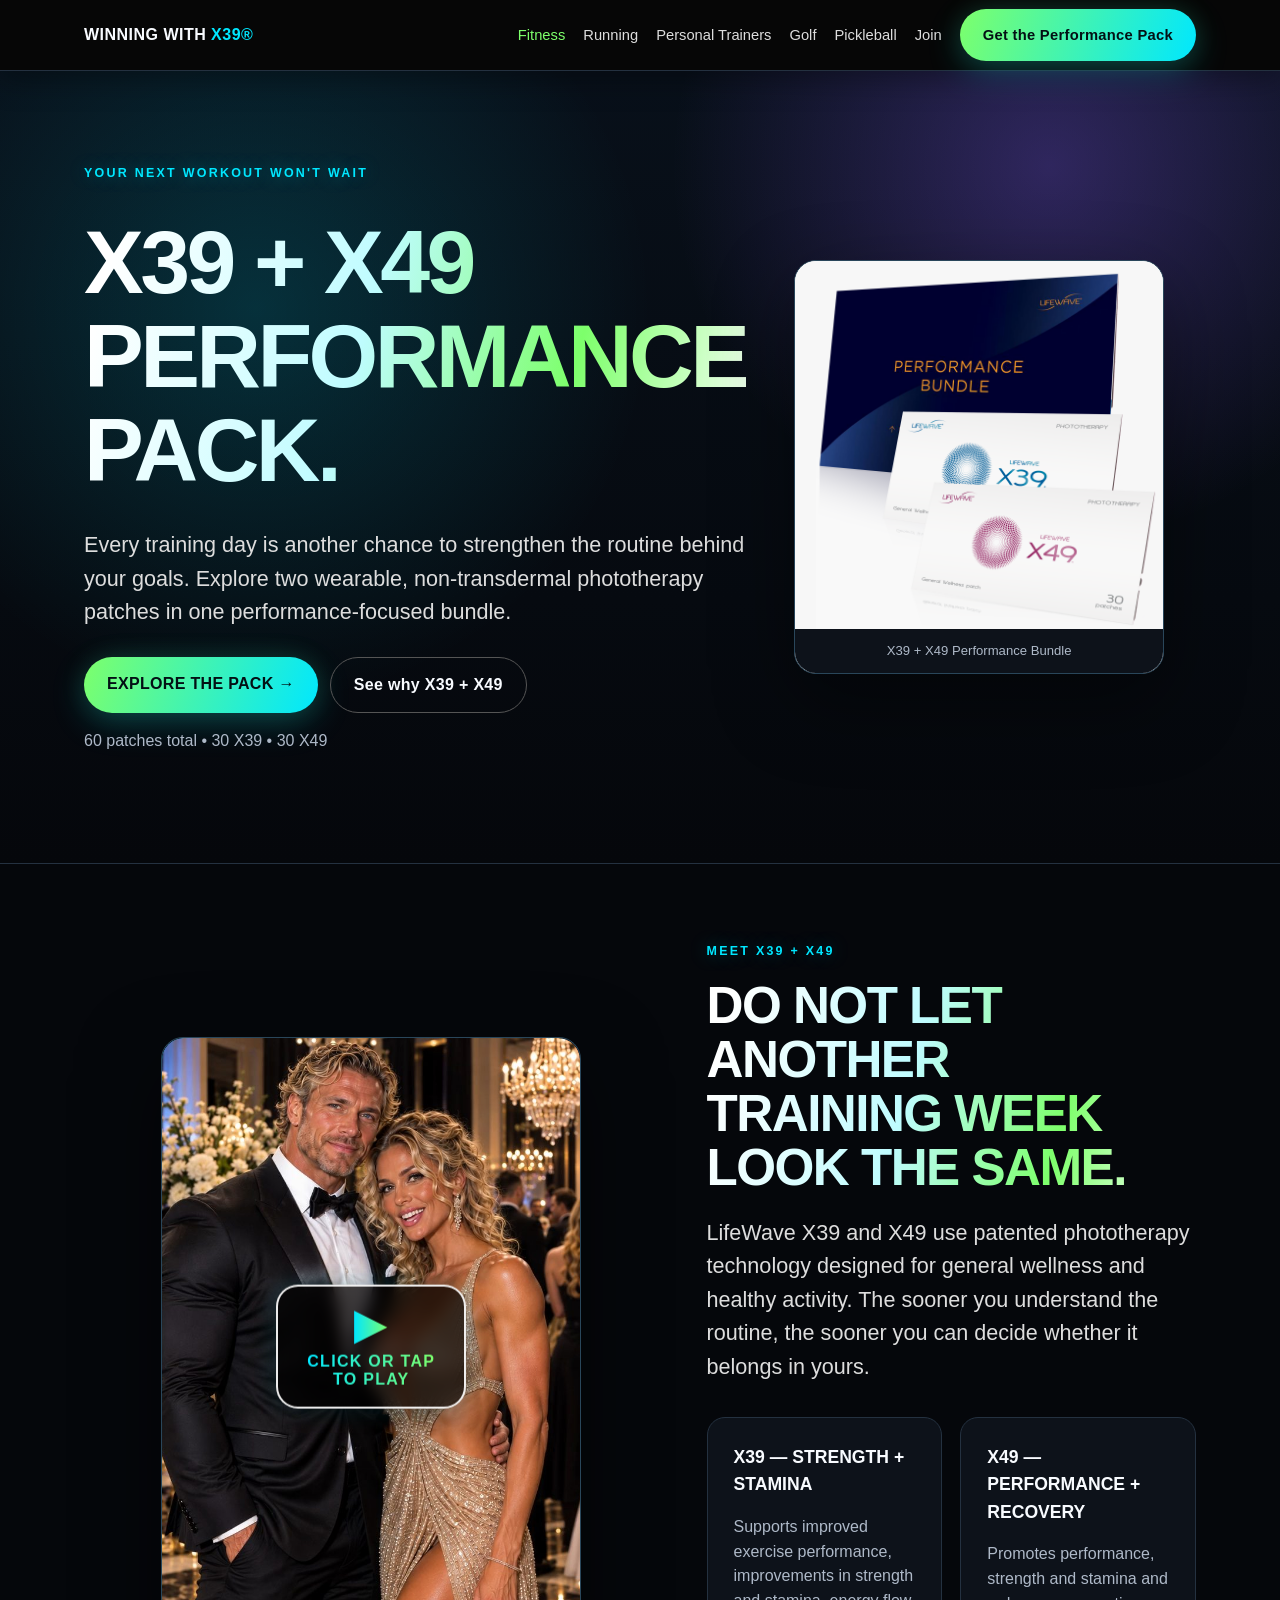
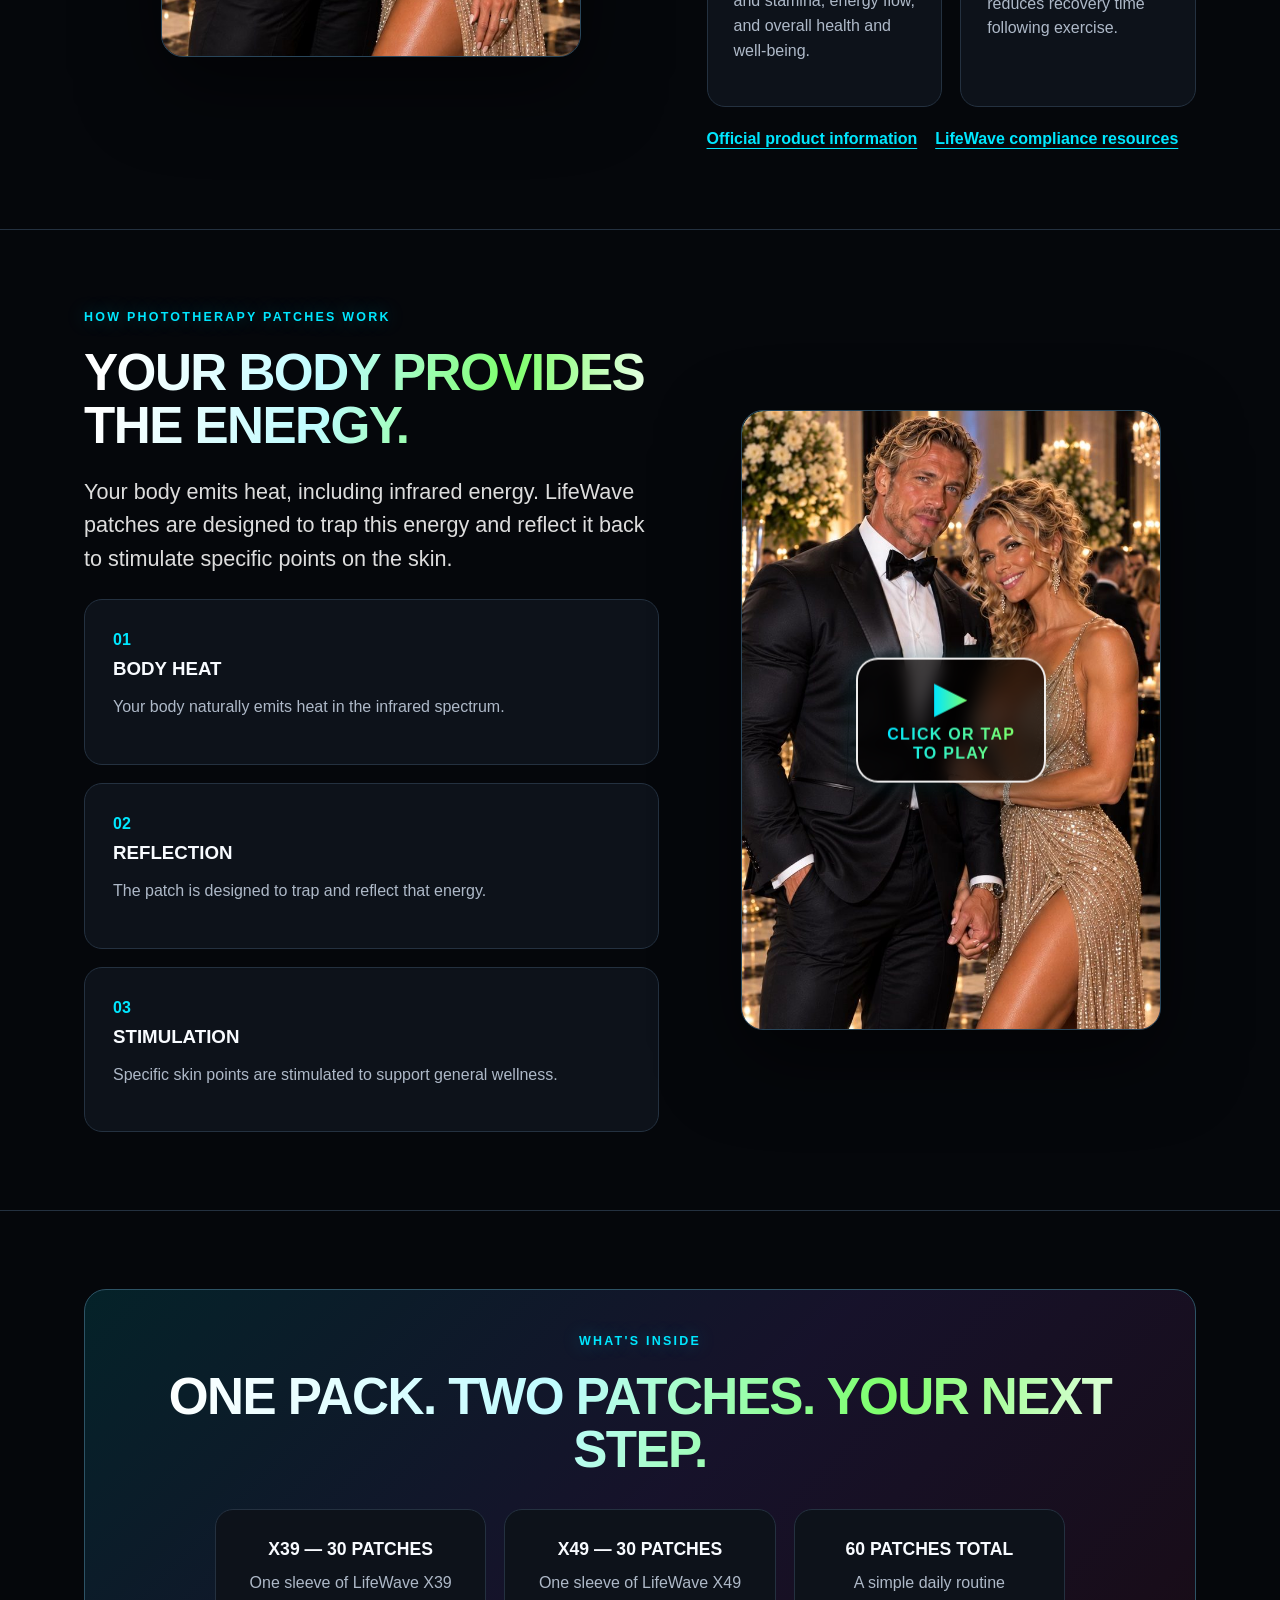
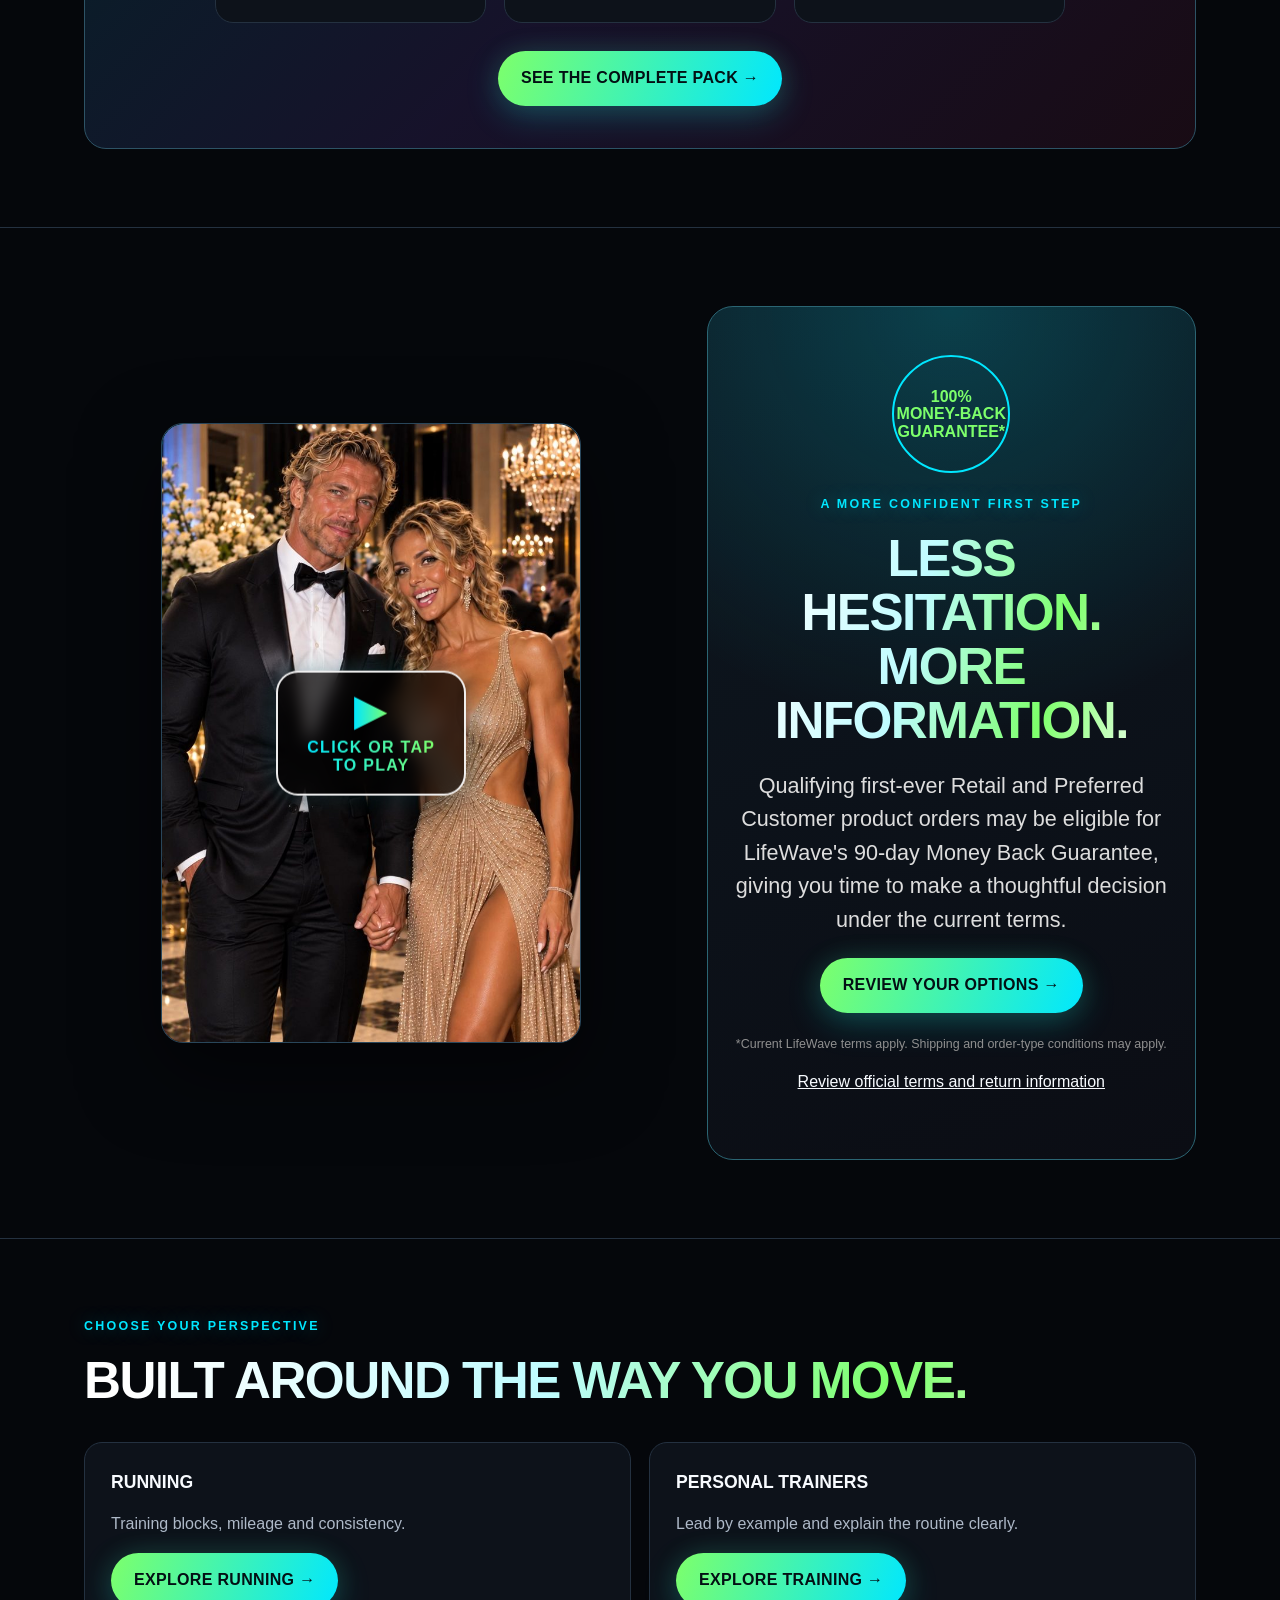
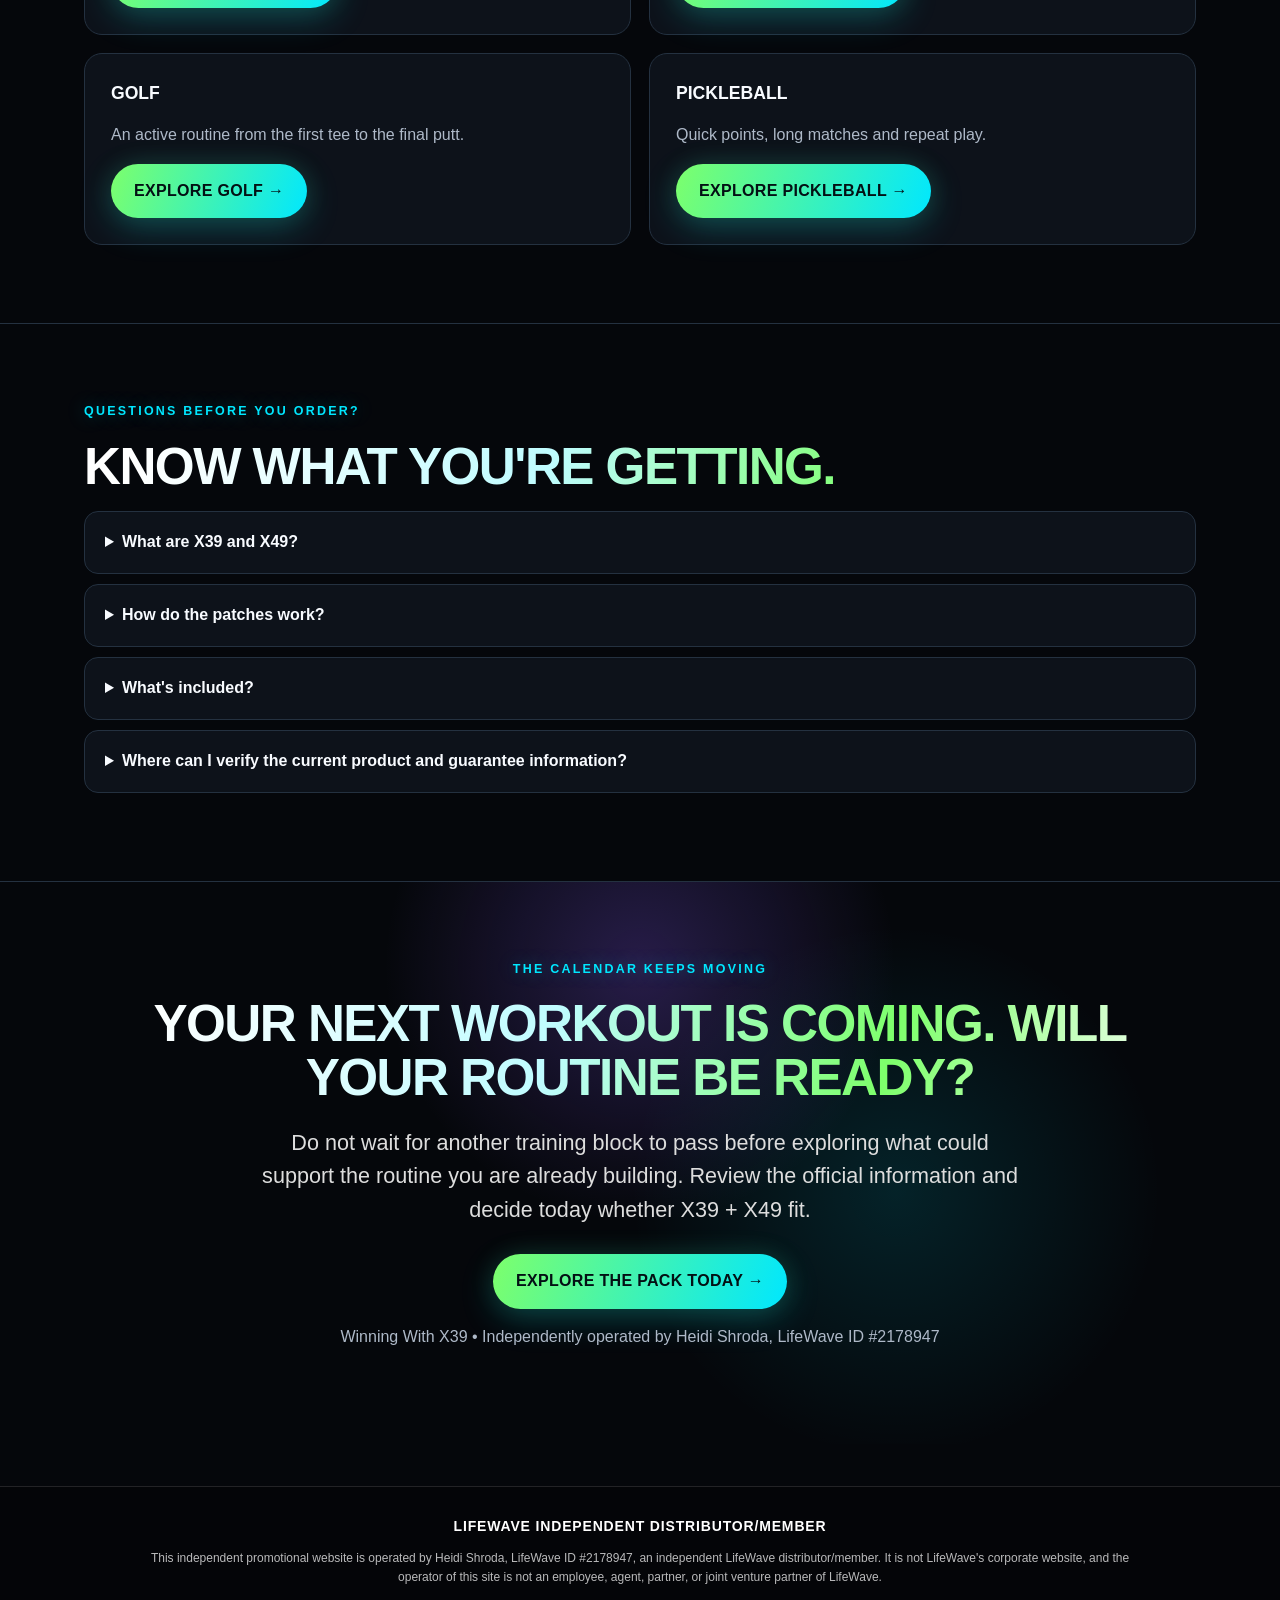
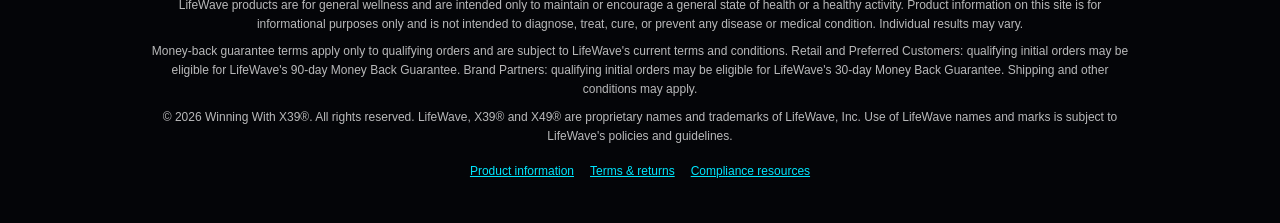
==== commit edbd8d27: "Strengthen website messaging and calls to action" ====
--- a/index.html
+++ b/index.html
@@ -42,10 +42,10 @@
 <section class="hero">
   <div class="wrap hero-grid">
     <div>
-      <div class="eyebrow">Wearable phototherapy for active lifestyles</div>
+      <div class="eyebrow">Your next workout won't wait</div>
       <h1>X39 + X49<br>PERFORMANCE PACK.</h1>
-      <p class="lead">Two wearable, non-transdermal phototherapy patches in one performance-focused bundle. No pills, powders or stimulants.</p>
-      <div class="actions"><a class="btn" href="https://lifewave.com/2178947/store/product/111121-US-CP?featureProduct=true" target="_blank" rel="noopener">VIEW THE PERFORMANCE PACK →</a><a class="btn secondary" href="#discover">Explore X39 + X49</a></div>
+      <p class="lead">Every training day is another chance to strengthen the routine behind your goals. Explore two wearable, non-transdermal phototherapy patches in one performance-focused bundle.</p>
+      <div class="actions"><a class="btn" href="https://lifewave.com/2178947/store/product/111121-US-CP?featureProduct=true" target="_blank" rel="noopener">EXPLORE THE PACK →</a><a class="btn secondary" href="#discover">See why X39 + X49</a></div>
       <p class="muted">60 patches total • 30 X39 • 30 X49</p>
     </div>
     <figure class="product-visual">
@@ -60,8 +60,8 @@
     <div class="video"><video controls playsinline preload="none" poster="Fitness1.jpg" aria-label="Fitness 1 video"><source src="Fitness1.mp4" type="video/mp4"><track src="captions/Fitness1.vtt" kind="captions" srclang="en" label="English">Your browser does not support the video tag.</video></div>
     <div>
       <div class="eyebrow">Meet X39 + X49</div>
-      <h2>A DIFFERENT KIND OF ROUTINE.</h2>
-      <p class="lead">LifeWave X39 and X49 use patented phototherapy technology designed for general wellness and healthy activity.</p>
+      <h2>DO NOT LET ANOTHER TRAINING WEEK LOOK THE SAME.</h2>
+      <p class="lead">LifeWave X39 and X49 use patented phototherapy technology designed for general wellness and healthy activity. The sooner you understand the routine, the sooner you can decide whether it belongs in yours.</p>
       <div class="cards product-cards">
         <div class="card"><strong>X39 — STRENGTH + STAMINA</strong><p class="muted">Supports improved exercise performance, improvements in strength and stamina, energy flow, and overall health and well-being.</p></div>
         <div class="card"><strong>X49 — PERFORMANCE + RECOVERY</strong><p class="muted">Promotes performance, strength and stamina and reduces recovery time following exercise.</p></div>
@@ -91,13 +91,13 @@
   <div class="wrap">
     <div class="statement">
       <div class="eyebrow">What's inside</div>
-      <h2>ONE PACK. TWO PHOTOTHERAPY PATCHES.</h2>
+      <h2>ONE PACK. TWO PATCHES. YOUR NEXT STEP.</h2>
       <div class="cards pack-cards">
         <div class="card"><strong>X39 — 30 PATCHES</strong><span class="muted">One sleeve of LifeWave X39</span></div>
         <div class="card"><strong>X49 — 30 PATCHES</strong><span class="muted">One sleeve of LifeWave X49</span></div>
         <div class="card"><strong>60 PATCHES TOTAL</strong><span class="muted">A simple daily routine</span></div>
       </div>
-      <div class="actions centered"><a class="btn" href="https://lifewave.com/2178947/store/product/111121-US-CP?featureProduct=true" target="_blank" rel="noopener">GET THE PERFORMANCE PACK →</a></div>
+      <div class="actions centered"><a class="btn" href="https://lifewave.com/2178947/store/product/111121-US-CP?featureProduct=true" target="_blank" rel="noopener">SEE THE COMPLETE PACK →</a></div>
     </div>
   </div>
 </section>
@@ -107,10 +107,10 @@
     <div class="video"><video controls playsinline preload="none" poster="Fitness6.jpg" aria-label="Fitness 6 video"><source src="Fitness6.mp4" type="video/mp4"><track src="captions/Fitness6.vtt" kind="captions" srclang="en" label="English">Your browser does not support the video tag.</video></div>
     <div class="guarantee">
       <div class="seal">100%<br>MONEY-BACK<br>GUARANTEE*</div>
-      <div class="eyebrow">For qualifying first-time customers</div>
-      <h2>TRY IT WITH CONFIDENCE.</h2>
-      <p class="lead">Qualifying first-ever Retail and Preferred Customer product orders may be eligible for LifeWave's 90-day Money Back Guarantee.</p>
-      <a class="btn" href="https://lifewave.com/2178947/store/product/111121-US-CP?featureProduct=true" target="_blank" rel="noopener">REVIEW THE PERFORMANCE PACK →</a>
+      <div class="eyebrow">A more confident first step</div>
+      <h2>LESS HESITATION. MORE INFORMATION.</h2>
+      <p class="lead">Qualifying first-ever Retail and Preferred Customer product orders may be eligible for LifeWave's 90-day Money Back Guarantee, giving you time to make a thoughtful decision under the current terms.</p>
+      <a class="btn" href="https://lifewave.com/2178947/store/product/111121-US-CP?featureProduct=true" target="_blank" rel="noopener">REVIEW YOUR OPTIONS →</a>
       <p class="disclaimer">*Current LifeWave terms apply. Shipping and order-type conditions may apply.</p>
       <p><a href="https://www.lifewave.com/lifewaveinc/home/terms-of-use" target="_blank" rel="noopener">Review official terms and return information</a></p>
     </div>
@@ -143,10 +143,10 @@
 
 <section class="section final">
   <div class="wrap">
-    <div class="eyebrow">Your next workout is coming</div>
-    <h2>DECIDE IF X39 + X49 FIT YOUR ROUTINE.</h2>
-    <p class="lead centered-copy">Review the official product information, understand the current guarantee terms, and make an informed choice.</p>
-    <div class="actions centered"><a class="btn" href="https://lifewave.com/2178947/store/product/111121-US-CP?featureProduct=true" target="_blank" rel="noopener">VIEW THE PERFORMANCE PACK →</a></div>
+    <div class="eyebrow">The calendar keeps moving</div>
+    <h2>YOUR NEXT WORKOUT IS COMING. WILL YOUR ROUTINE BE READY?</h2>
+    <p class="lead centered-copy">Do not wait for another training block to pass before exploring what could support the routine you are already building. Review the official information and decide today whether X39 + X49 fit.</p>
+    <div class="actions centered"><a class="btn" href="https://lifewave.com/2178947/store/product/111121-US-CP?featureProduct=true" target="_blank" rel="noopener">EXPLORE THE PACK TODAY →</a></div>
     <p class="muted">Winning With X39 • Independently operated by Heidi Shroda, LifeWave ID #2178947</p>
   </div>
 </section>
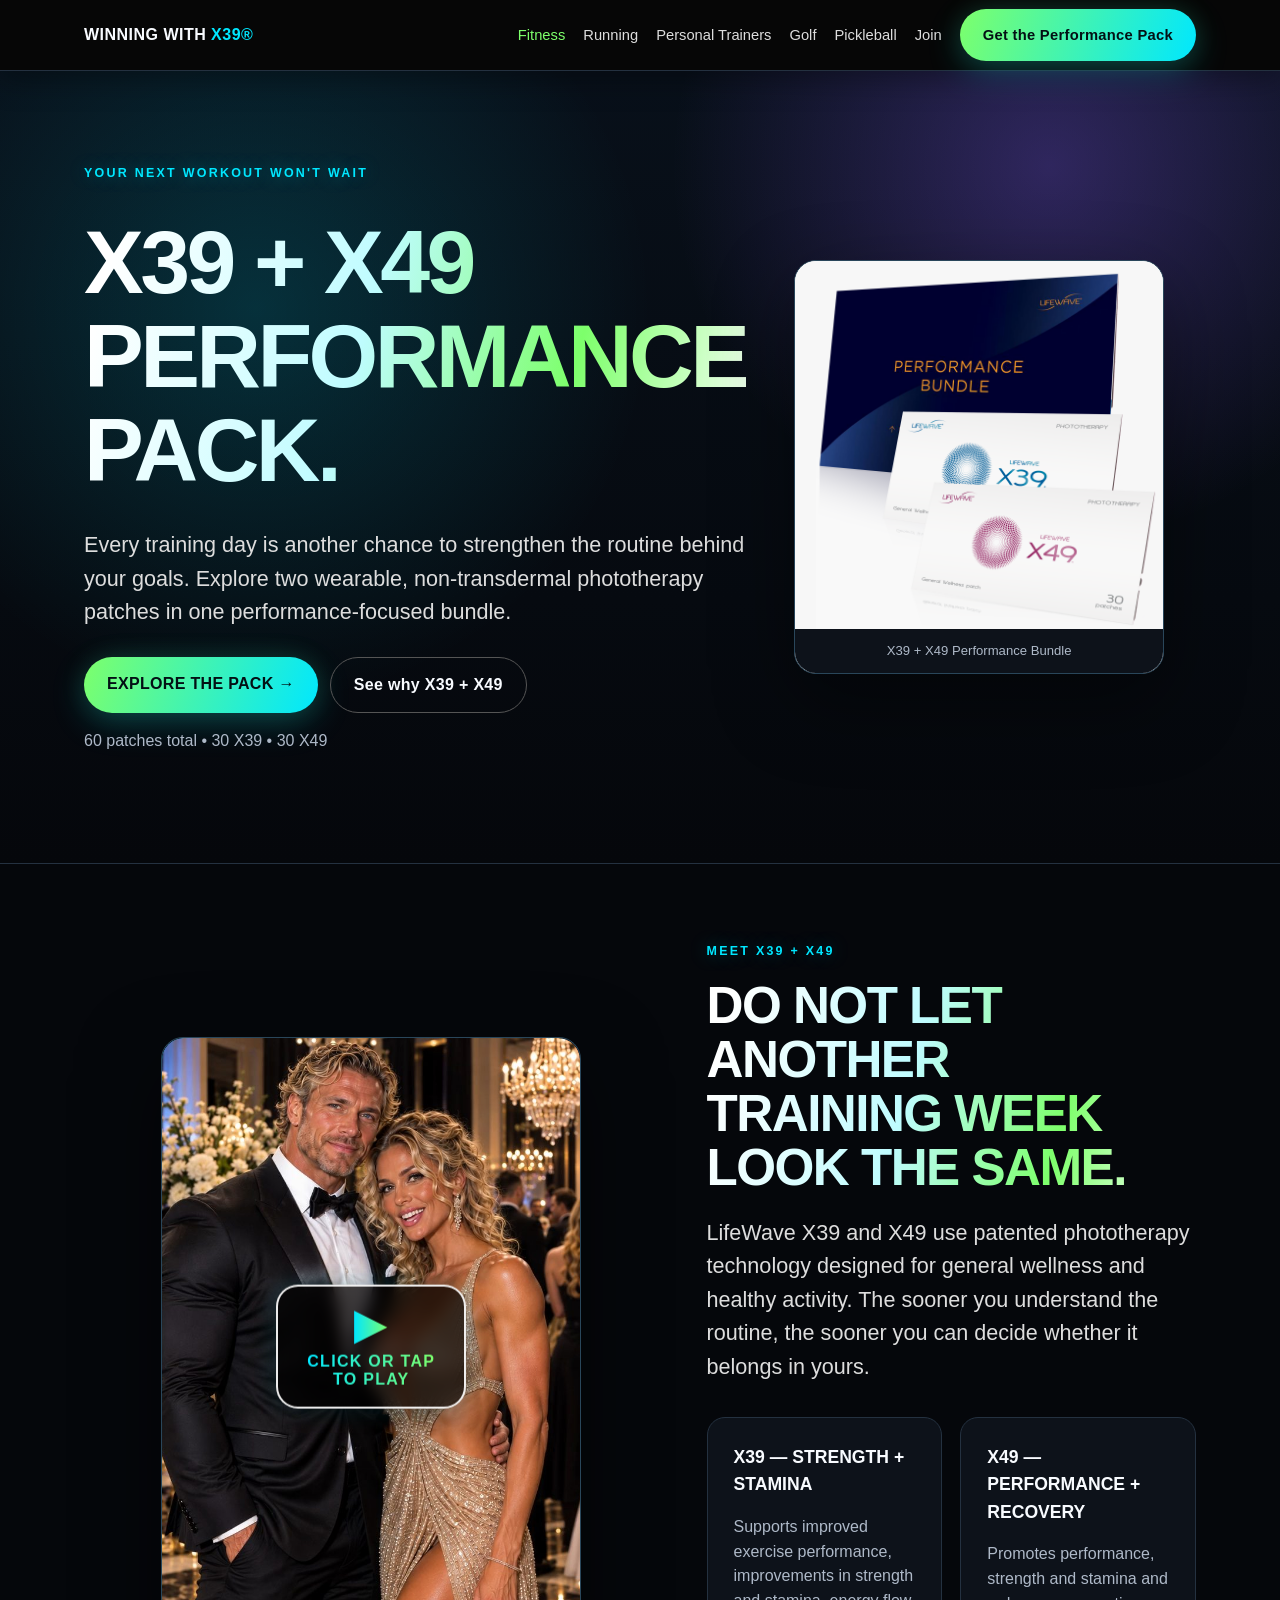
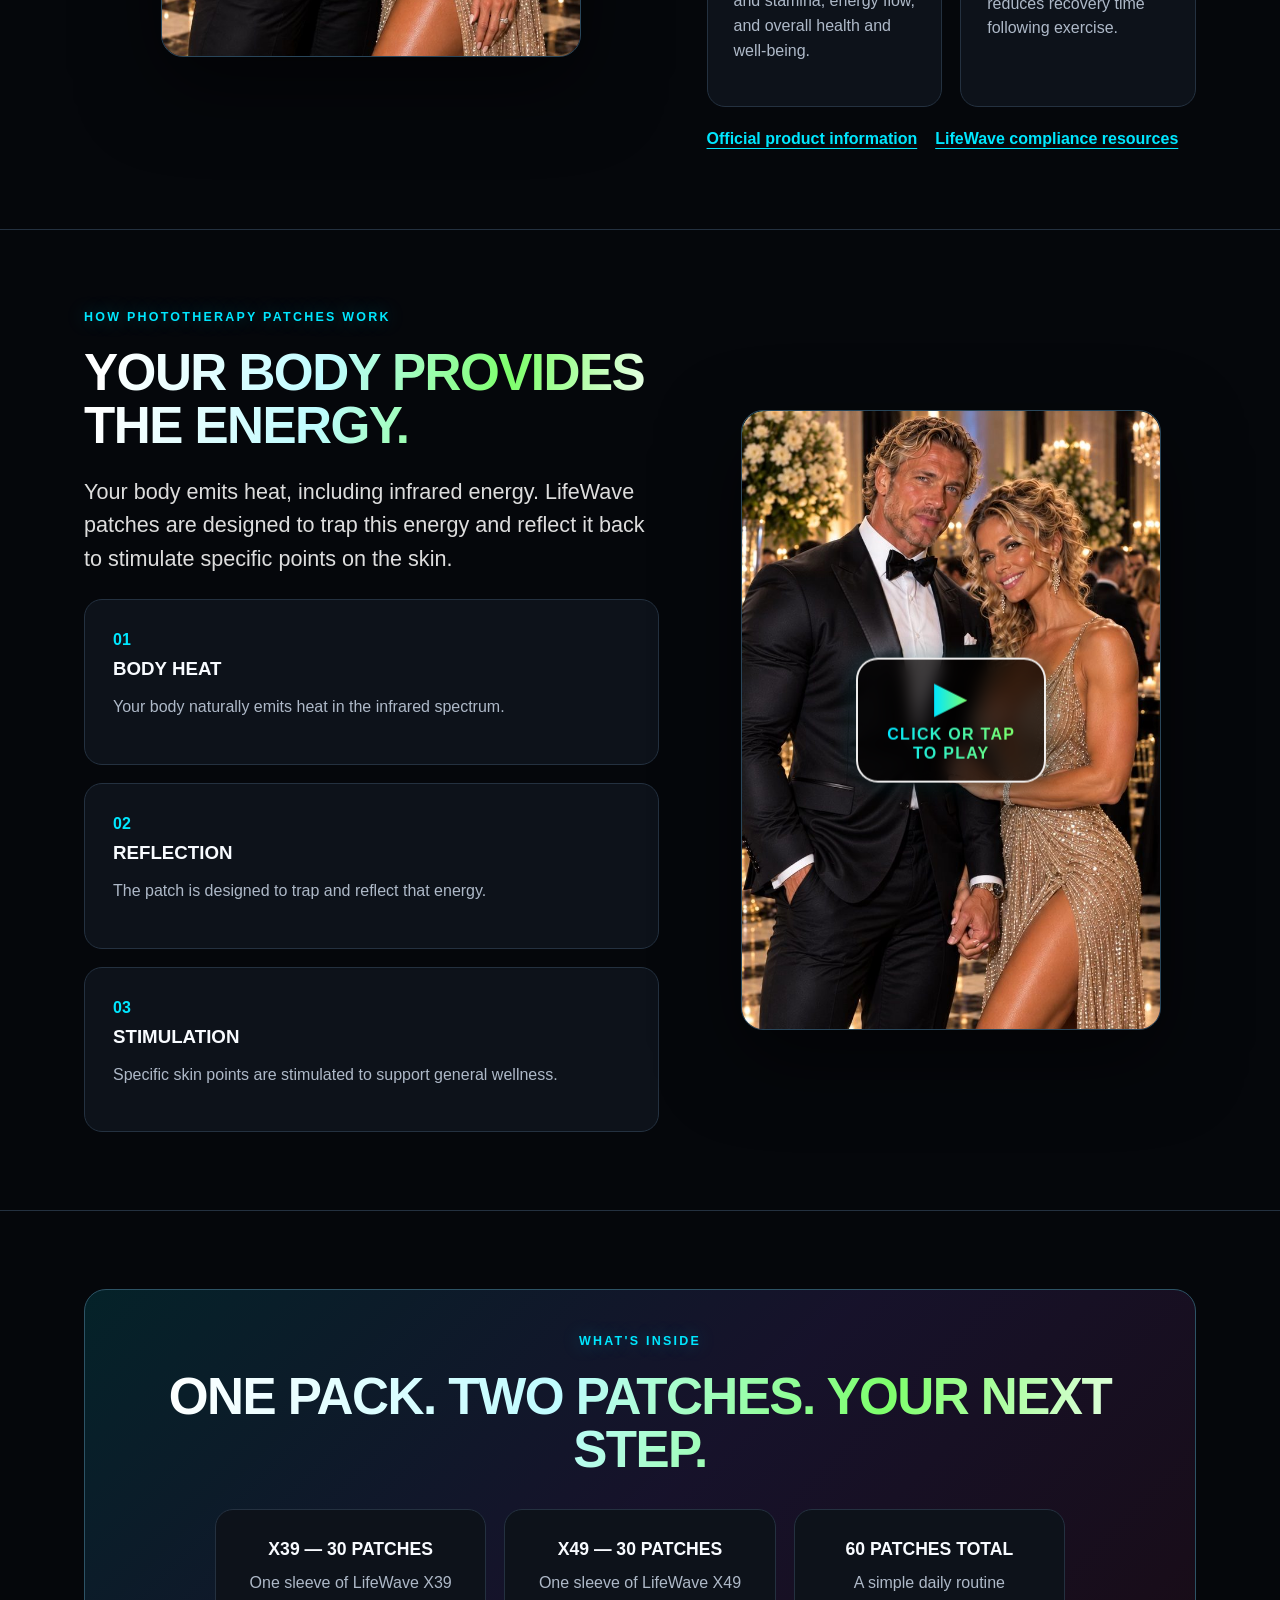
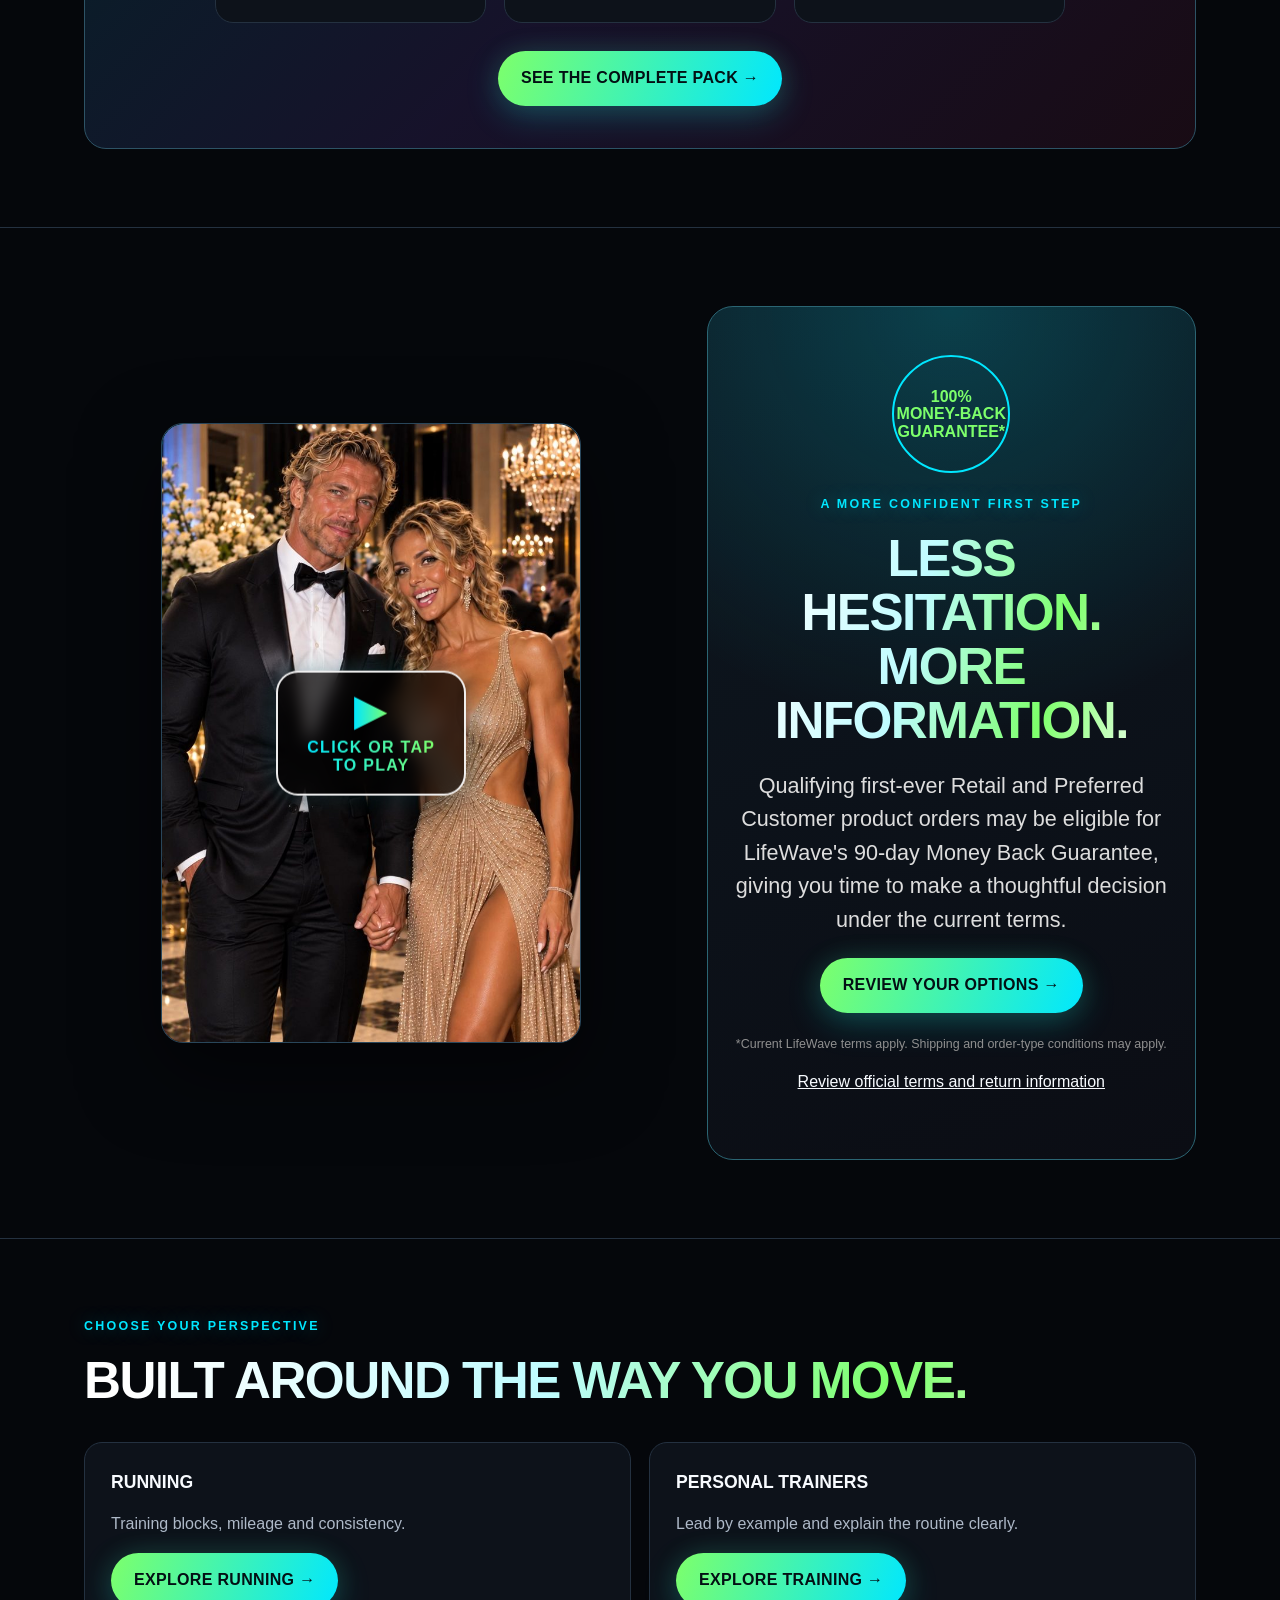
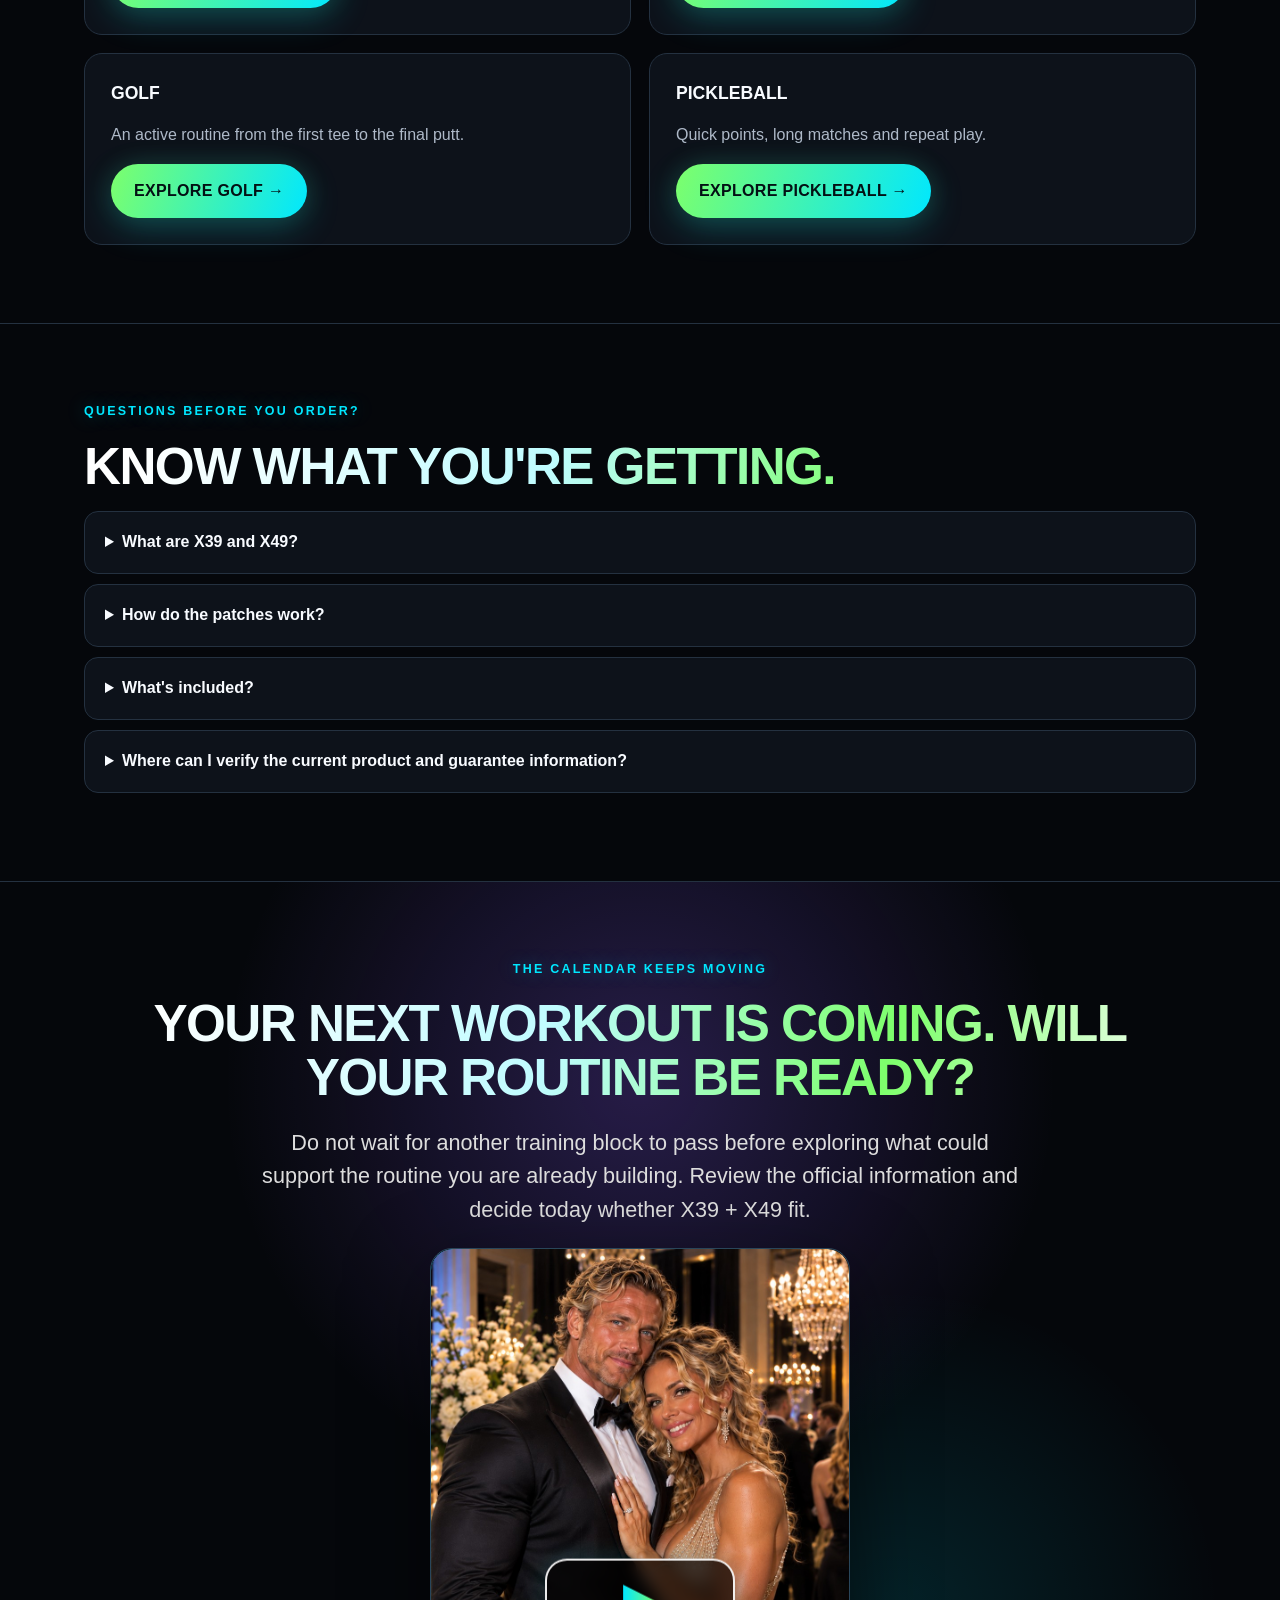
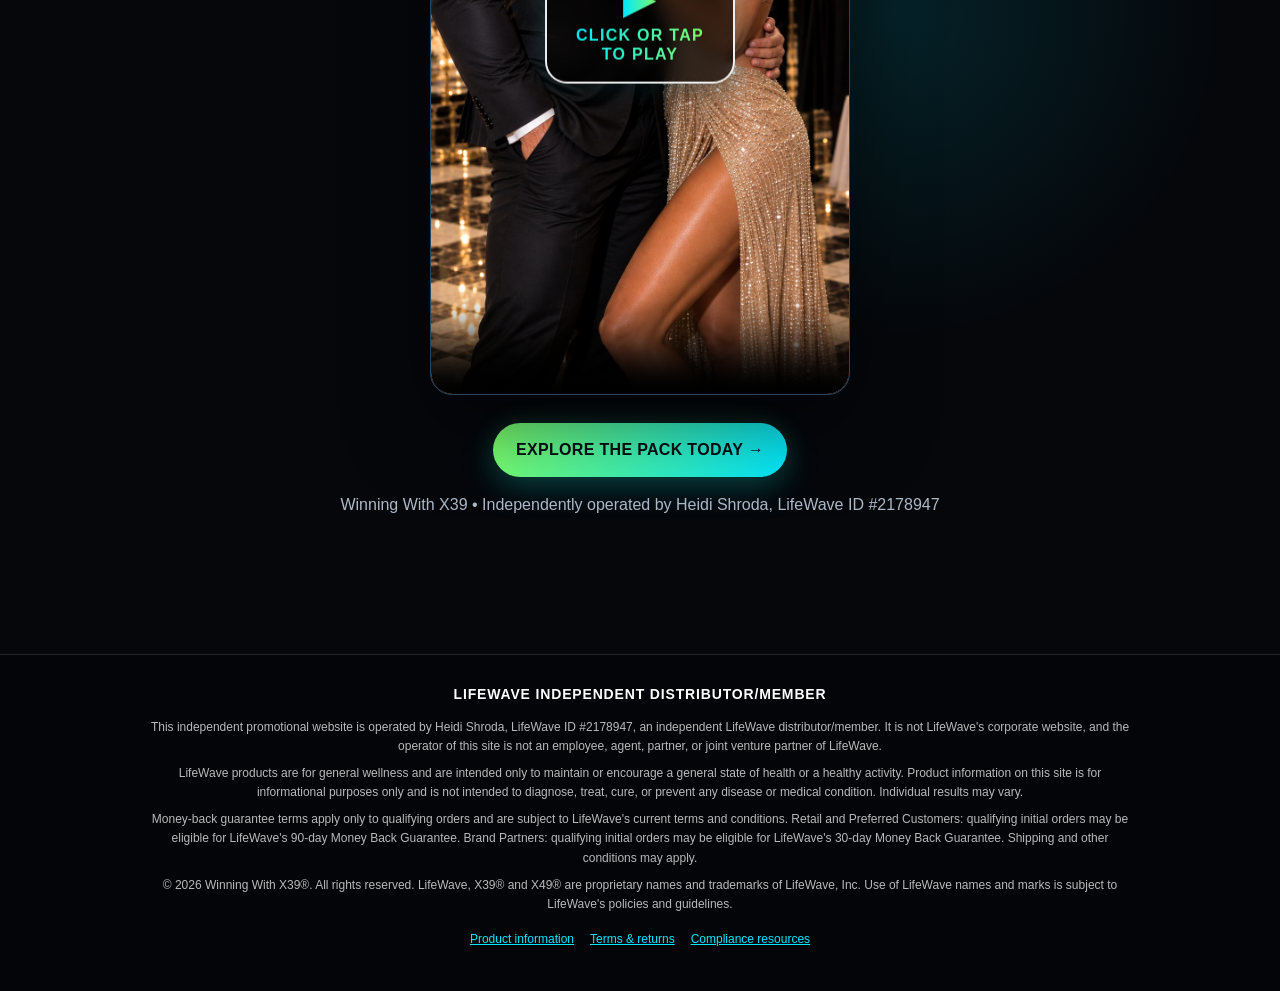
==== commit a254e0f9: "Add Fitness 7 video to landing page" ====
--- a/index.html
+++ b/index.html
@@ -146,6 +146,7 @@
     <div class="eyebrow">The calendar keeps moving</div>
     <h2>YOUR NEXT WORKOUT IS COMING. WILL YOUR ROUTINE BE READY?</h2>
     <p class="lead centered-copy">Do not wait for another training block to pass before exploring what could support the routine you are already building. Review the official information and decide today whether X39 + X49 fit.</p>
+    <div class="video wide"><video controls playsinline preload="none" poster="Fitness7.jpg" aria-label="Fitness 7 video"><source src="Fitness7.mp4" type="video/mp4"><track src="captions/Fitness7.vtt" kind="captions" srclang="en" label="English">Your browser does not support the video tag.</video></div>
     <div class="actions centered"><a class="btn" href="https://lifewave.com/2178947/store/product/111121-US-CP?featureProduct=true" target="_blank" rel="noopener">EXPLORE THE PACK TODAY →</a></div>
     <p class="muted">Winning With X39 • Independently operated by Heidi Shroda, LifeWave ID #2178947</p>
   </div>
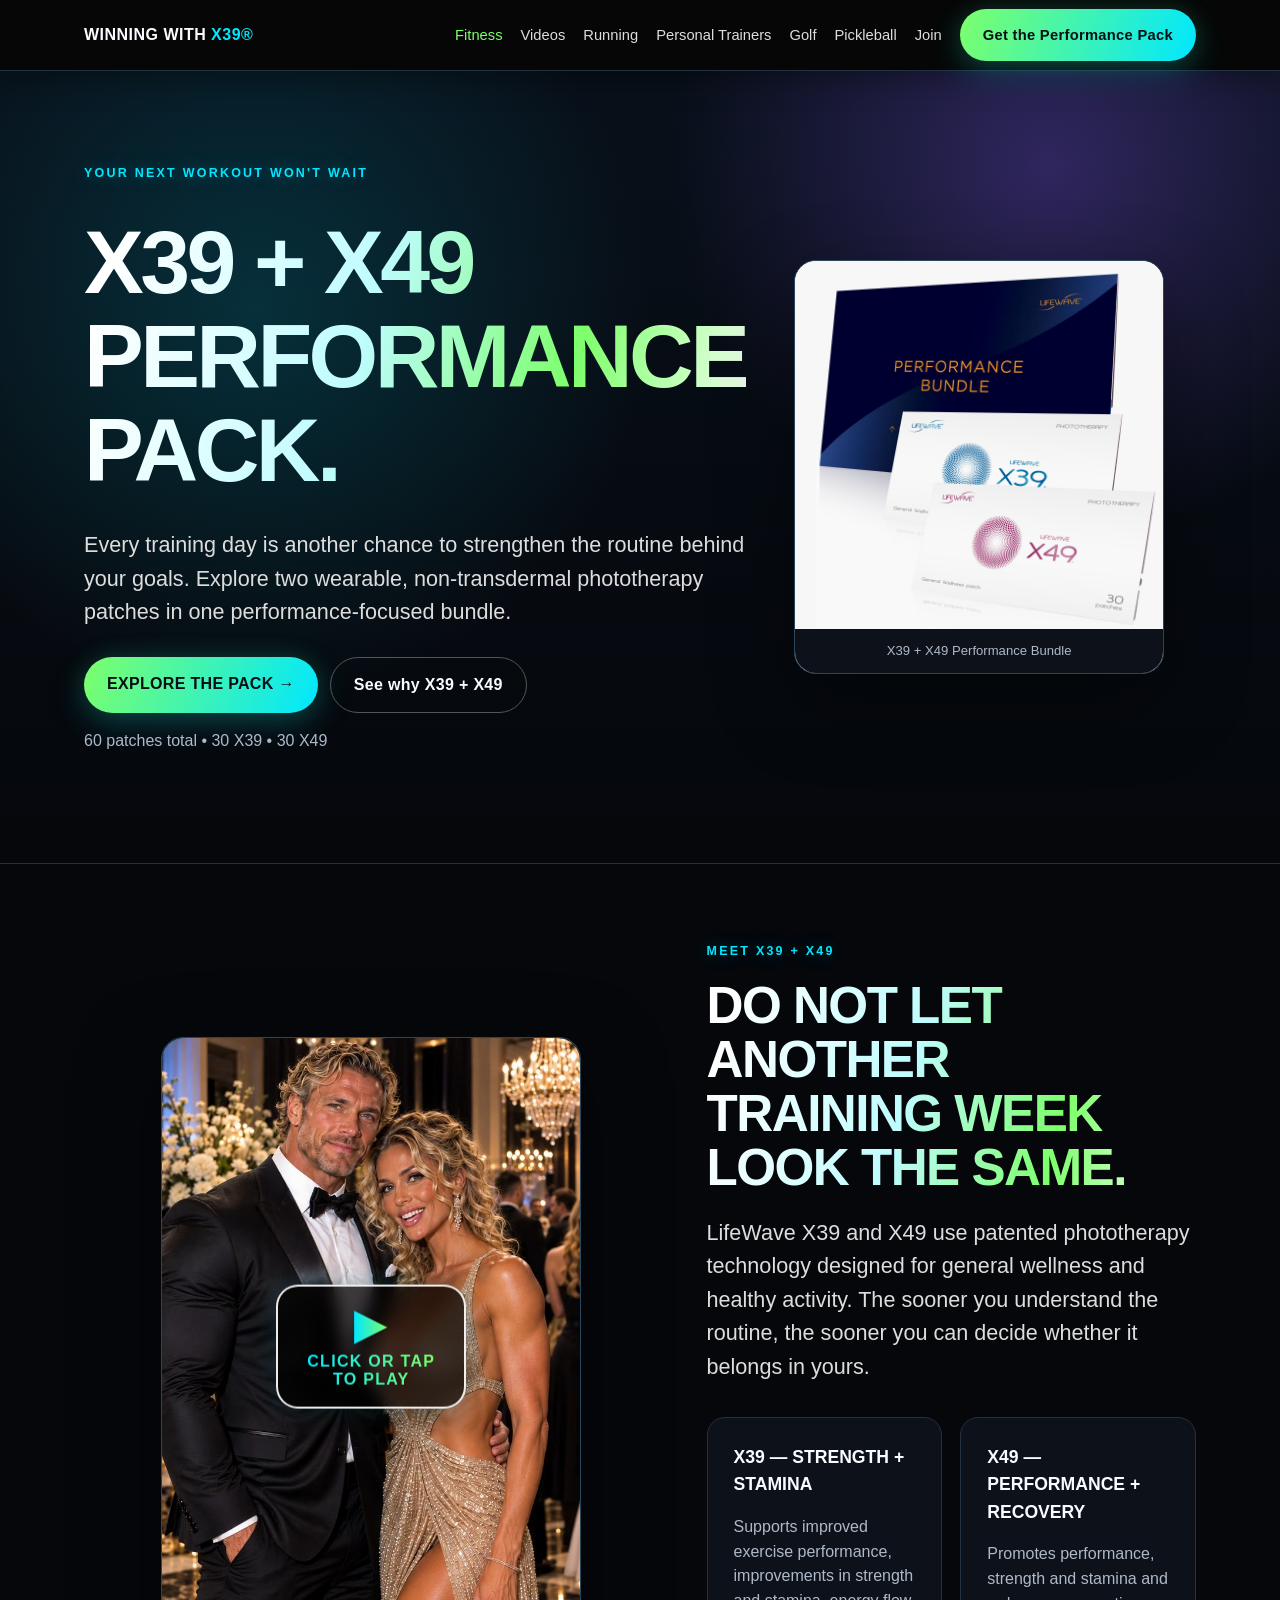
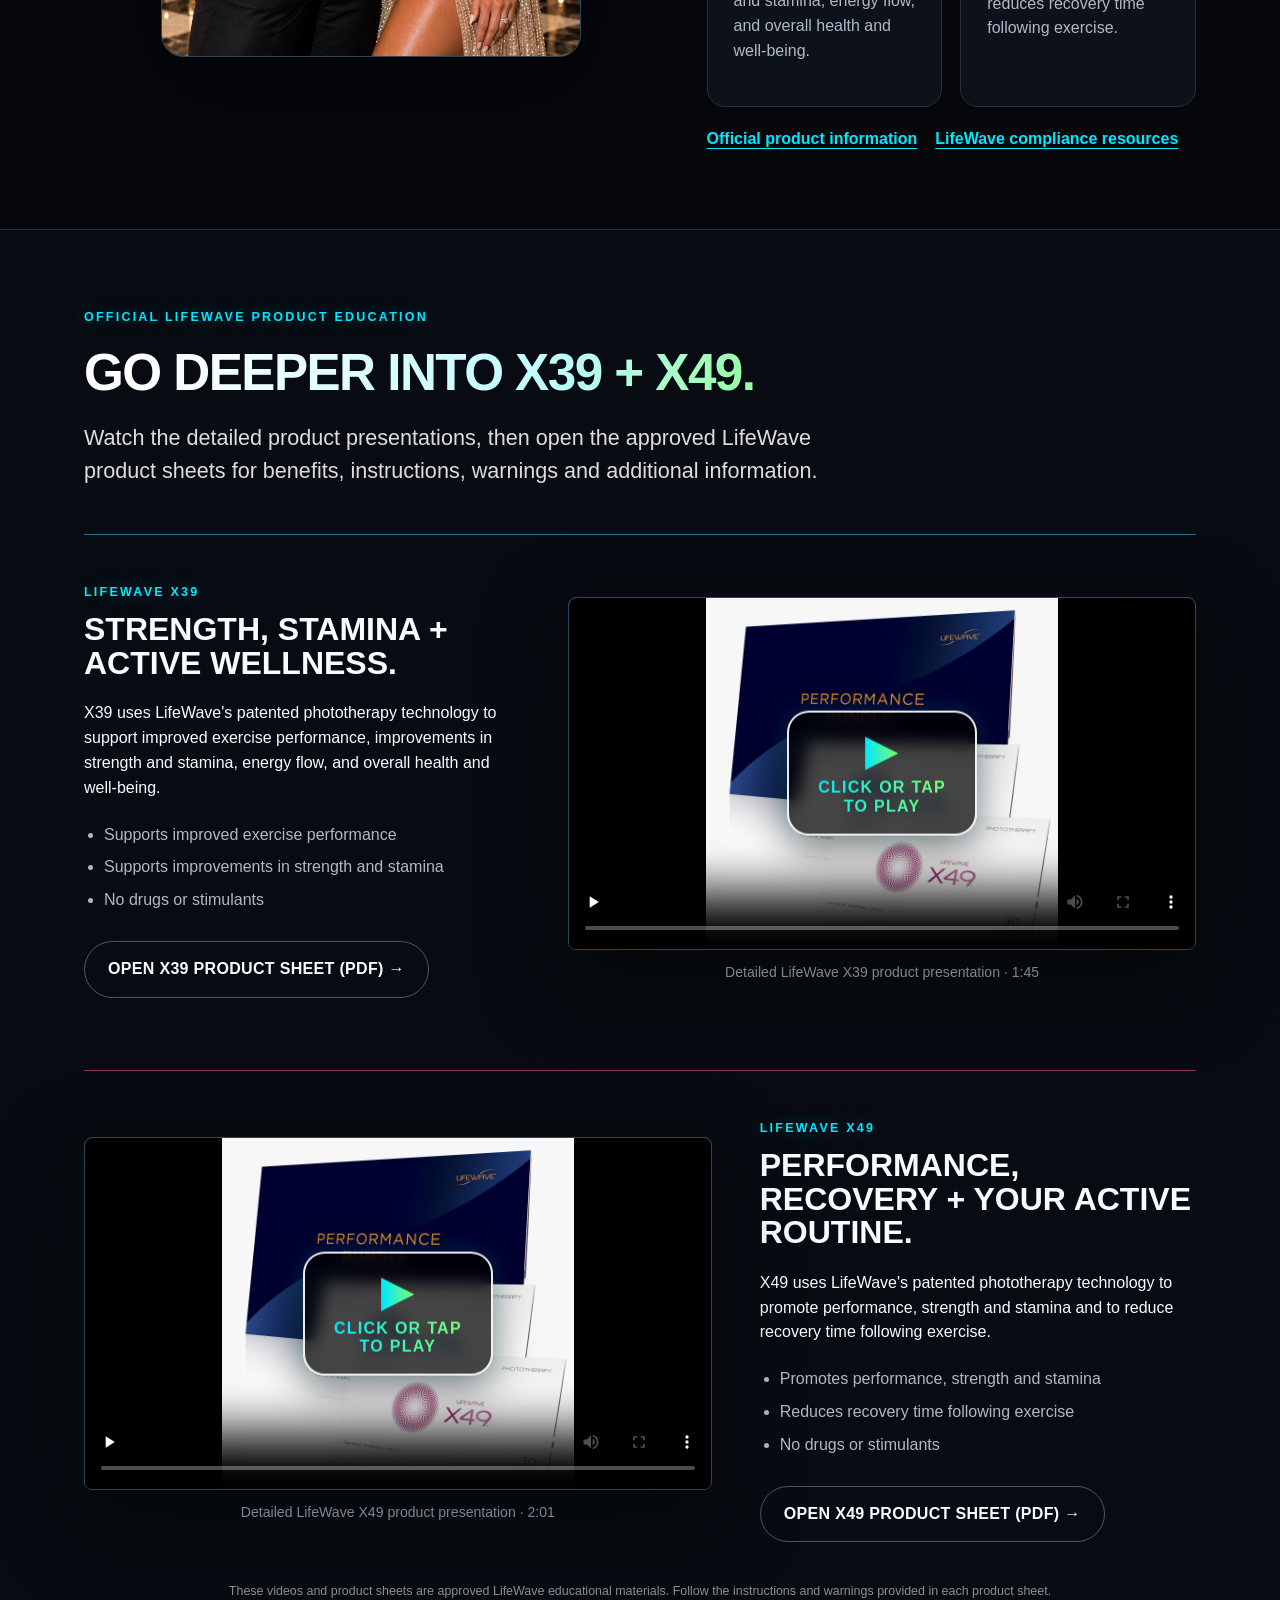
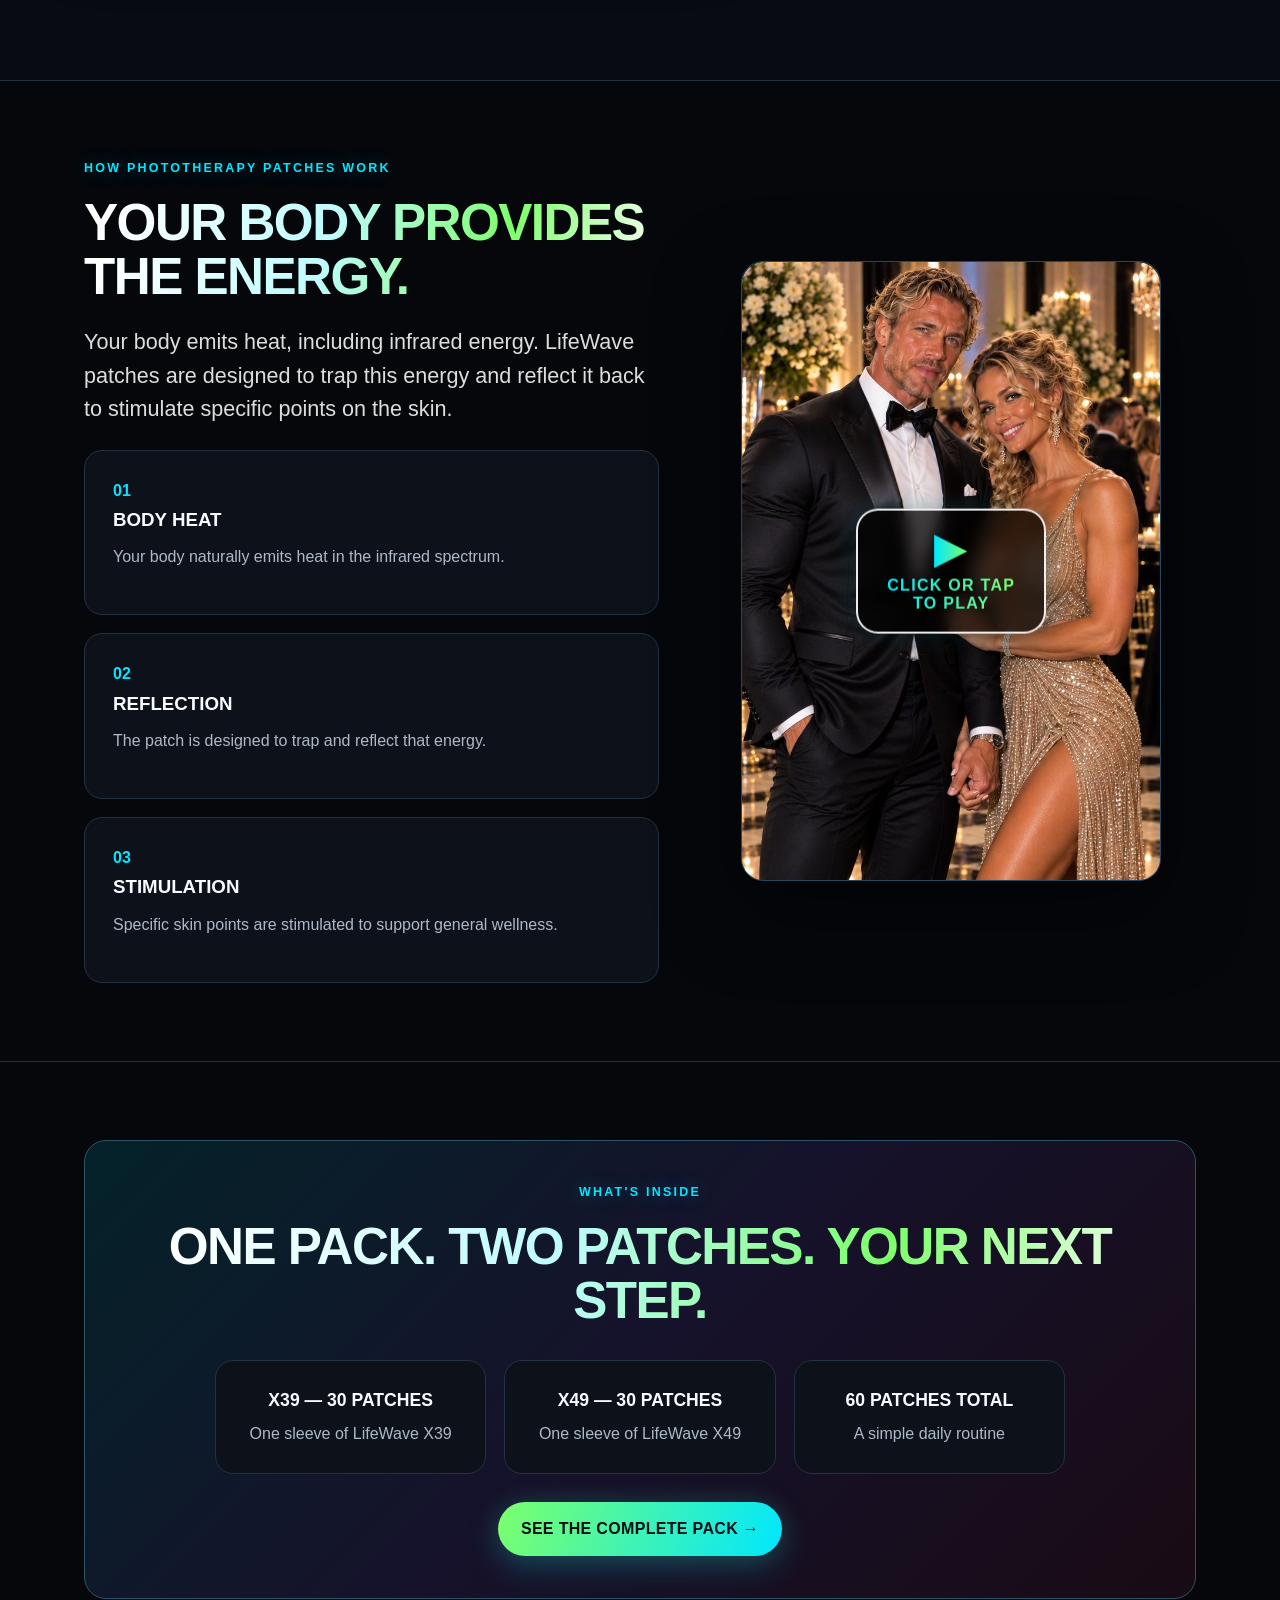
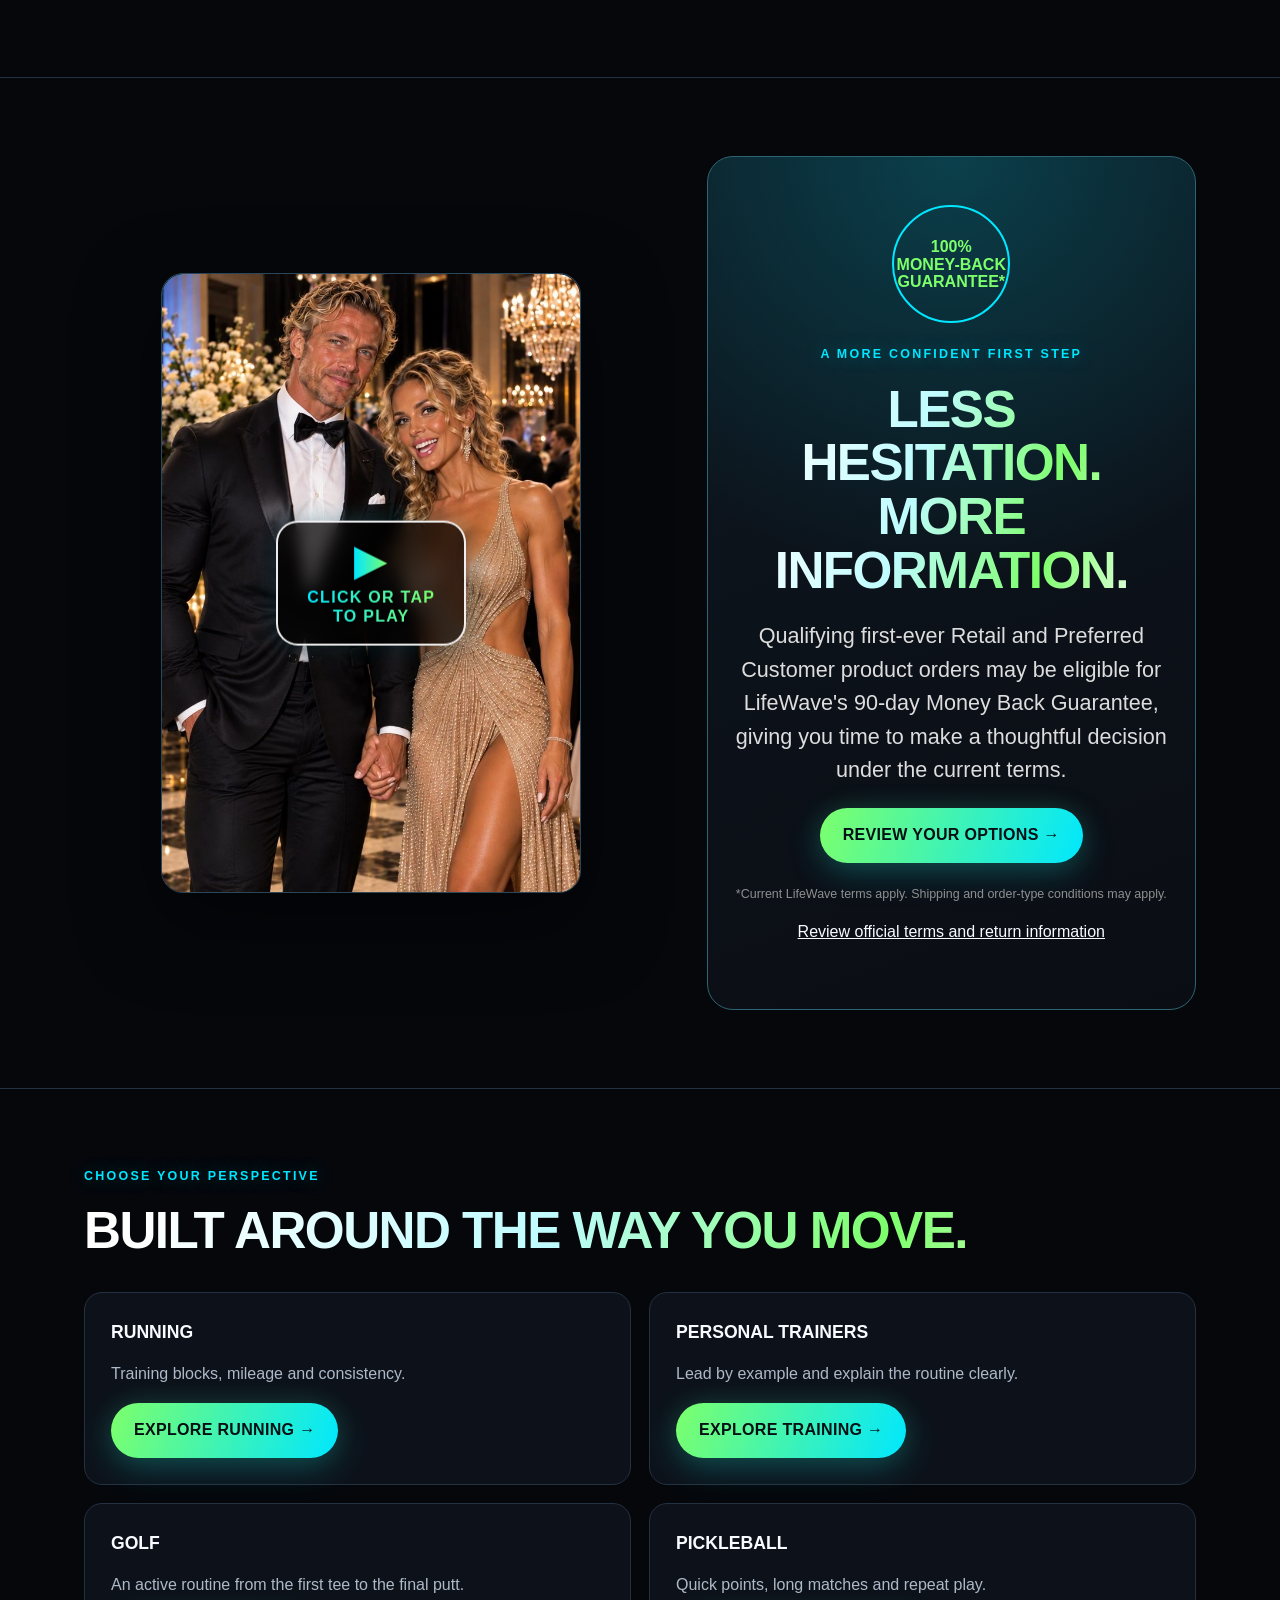
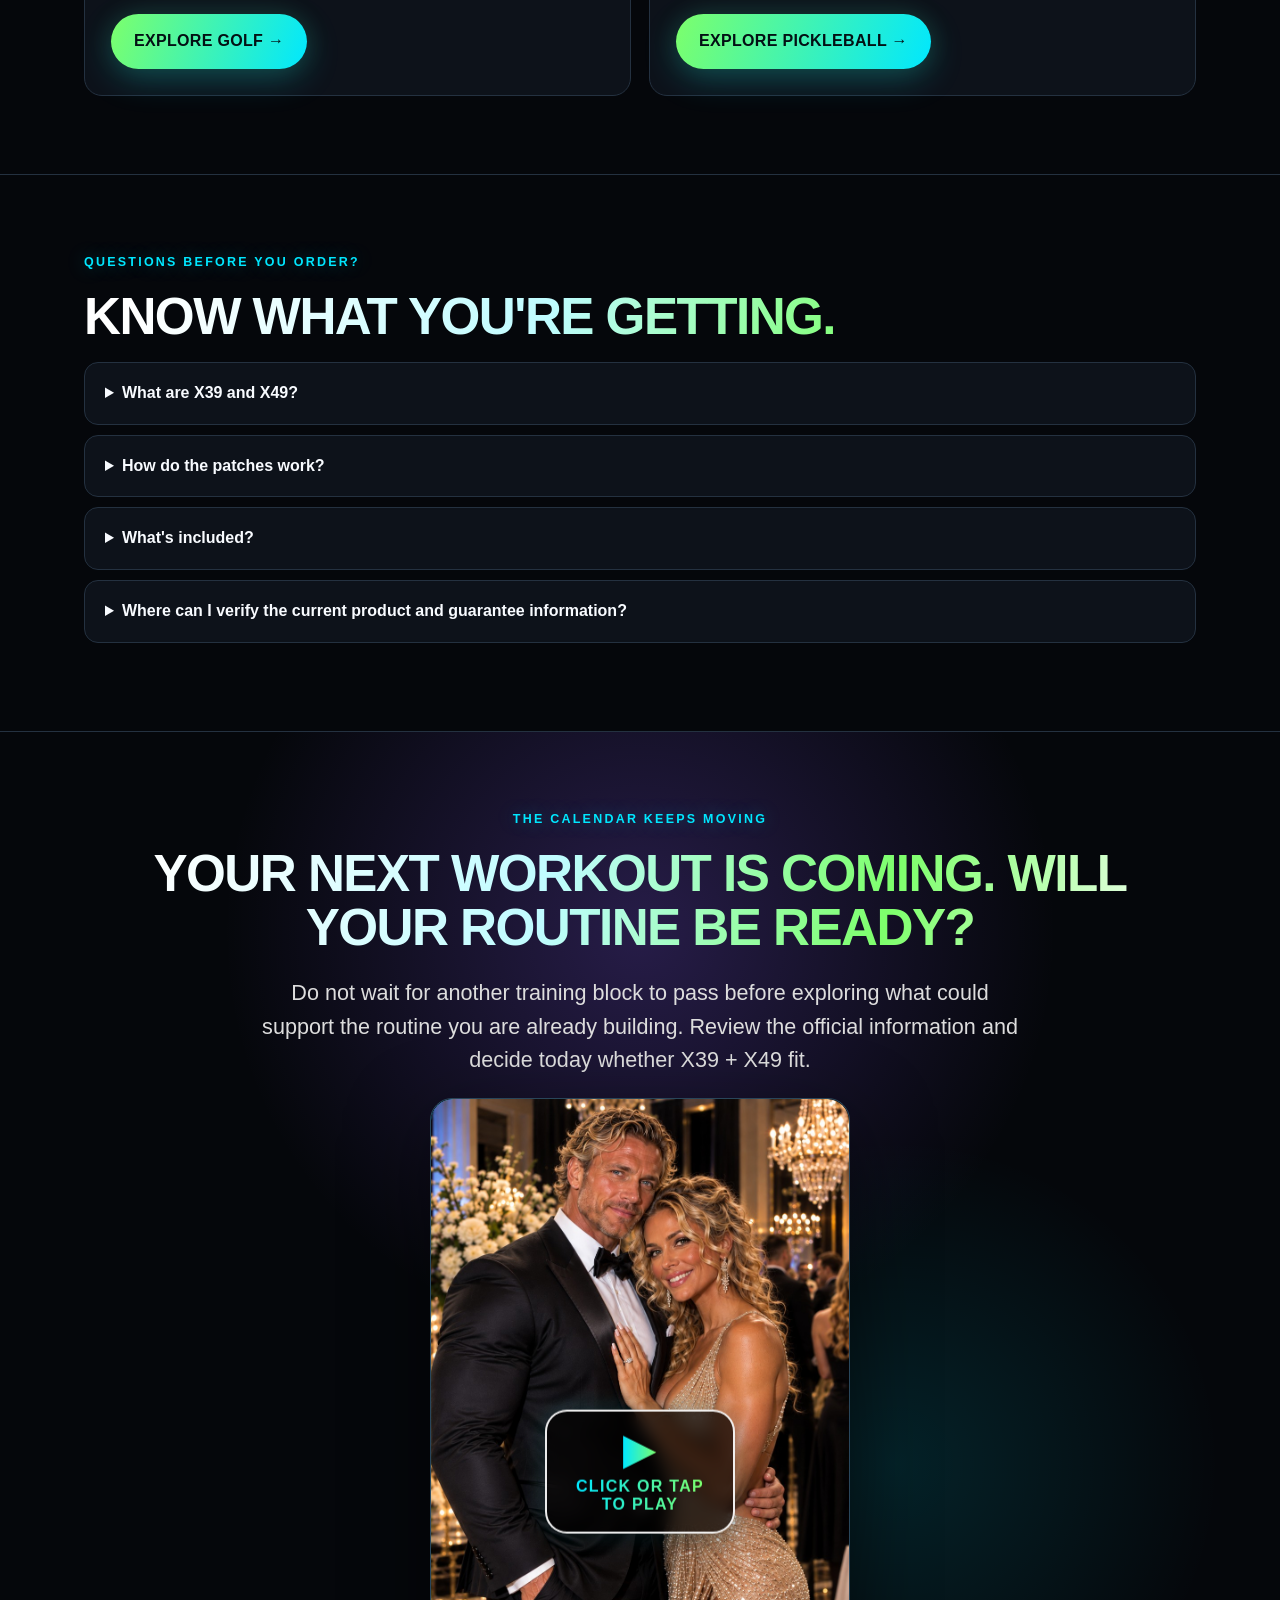
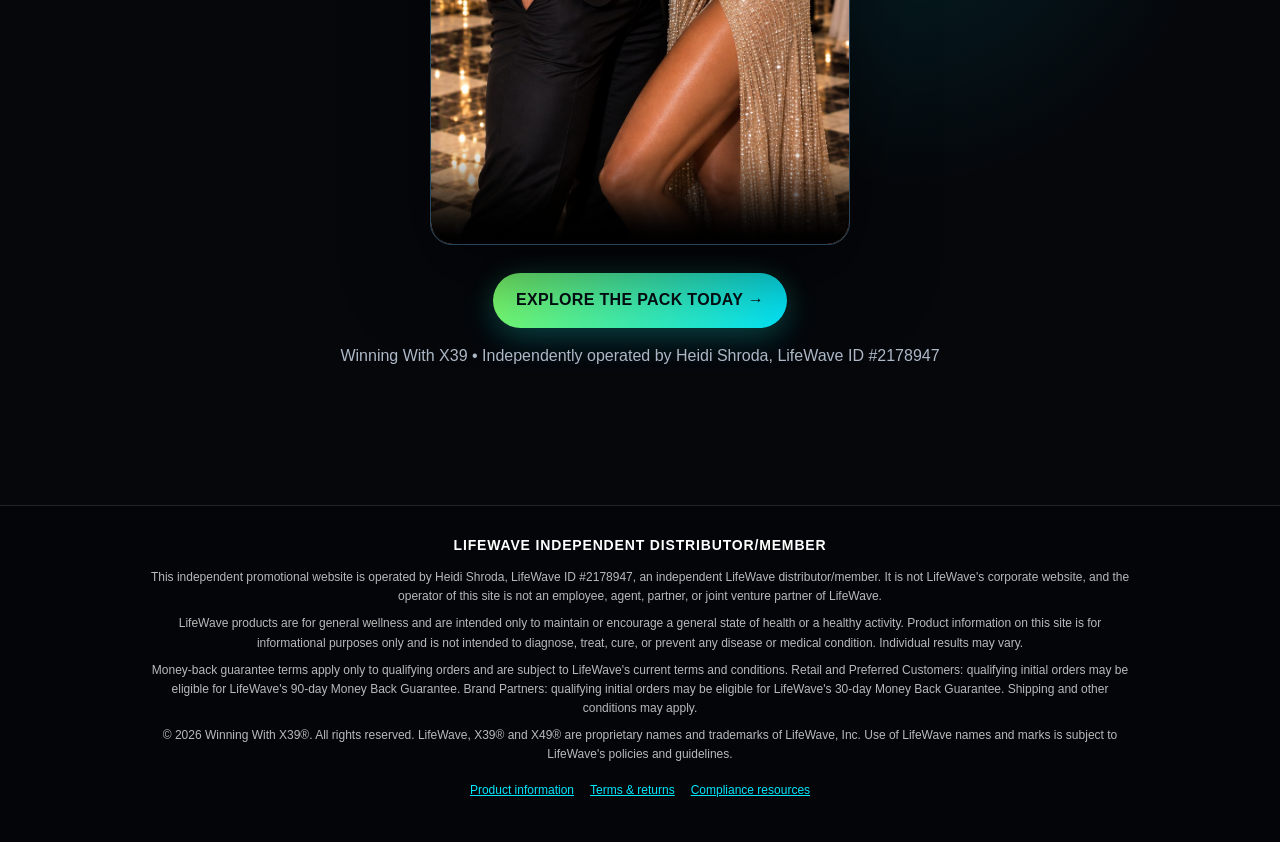
==== commit a4b46ed7: "Add detailed LifeWave product education section" ====
--- a/index.html
+++ b/index.html
@@ -27,6 +27,7 @@
     <a class="brand" href="index.html" aria-label="Winning With X39 home">WINNING WITH <span>X39®</span></a><button class="nav-toggle" type="button" aria-label="Open navigation" aria-controls="site-navigation" aria-expanded="false"><span aria-hidden="true"></span><span aria-hidden="true"></span><span aria-hidden="true"></span></button>
     <nav class="navlinks" id="site-navigation" aria-label="Primary navigation">
       <a href="index.html#discover" aria-current="page">Fitness</a>
+      <a href="#product-videos">Videos</a>
       <a href="Running.html">Running</a>
       <a href="PersonalTrainer.html">Personal Trainers</a>
       <a href="Golf.html">Golf</a>
@@ -71,6 +72,54 @@
   </div>
 </section>
 
+<section class="section product-education" id="product-videos">
+  <div class="wrap">
+    <div class="eyebrow">Official LifeWave product education</div>
+    <h2>GO DEEPER INTO X39 + X49.</h2>
+    <p class="lead">Watch the detailed product presentations, then open the approved LifeWave product sheets for benefits, instructions, warnings and additional information.</p>
+
+    <div class="product-library">
+      <article class="product-resource product-x39">
+        <div class="product-copy">
+          <div class="eyebrow">LifeWave X39</div>
+          <h3>STRENGTH, STAMINA + ACTIVE WELLNESS.</h3>
+          <p>X39 uses LifeWave's patented phototherapy technology to support improved exercise performance, improvements in strength and stamina, energy flow, and overall health and well-being.</p>
+          <ul class="product-points">
+            <li>Supports improved exercise performance</li>
+            <li>Supports improvements in strength and stamina</li>
+            <li>No drugs or stimulants</li>
+          </ul>
+          <div class="actions"><a class="btn secondary document-link" href="LifewaveX39.pdf" target="_blank" rel="noopener" aria-label="Open the LifeWave X39 product sheet PDF">OPEN X39 PRODUCT SHEET (PDF) →</a></div>
+        </div>
+        <div class="product-media">
+          <div class="video product-video"><video controls playsinline preload="none" poster="X49_X39_USA.png" aria-label="Detailed LifeWave X39 product video"><source src="LifewaveX39.mp4" type="video/mp4">Your browser does not support the video tag.</video></div>
+          <p class="media-note">Detailed LifeWave X39 product presentation · 1:45</p>
+        </div>
+      </article>
+
+      <article class="product-resource product-x49 reverse">
+        <div class="product-copy">
+          <div class="eyebrow">LifeWave X49</div>
+          <h3>PERFORMANCE, RECOVERY + YOUR ACTIVE ROUTINE.</h3>
+          <p>X49 uses LifeWave's patented phototherapy technology to promote performance, strength and stamina and to reduce recovery time following exercise.</p>
+          <ul class="product-points">
+            <li>Promotes performance, strength and stamina</li>
+            <li>Reduces recovery time following exercise</li>
+            <li>No drugs or stimulants</li>
+          </ul>
+          <div class="actions"><a class="btn secondary document-link" href="LifewaveX49.pdf" target="_blank" rel="noopener" aria-label="Open the LifeWave X49 product sheet PDF">OPEN X49 PRODUCT SHEET (PDF) →</a></div>
+        </div>
+        <div class="product-media">
+          <div class="video product-video"><video controls playsinline preload="none" poster="X49_X39_USA.png" aria-label="Detailed LifeWave X49 product video"><source src="LifewaveX49.mp4" type="video/mp4">Your browser does not support the video tag.</video></div>
+          <p class="media-note">Detailed LifeWave X49 product presentation · 2:01</p>
+        </div>
+      </article>
+    </div>
+
+    <p class="disclaimer product-resource-note">These videos and product sheets are approved LifeWave educational materials. Follow the instructions and warnings provided in each product sheet.</p>
+  </div>
+</section>
+
 <section class="section">
   <div class="wrap split">
     <div>
--- a/assets/css/styles.css
+++ b/assets/css/styles.css
@@ -265,11 +265,53 @@
 .audience-cards { grid-template-columns:repeat(2,1fr); }
 .sport-media-row { display:grid; grid-template-columns:1fr 1fr; gap:32px; align-items:center; margin-top:38px; }
 .compact-steps { grid-template-columns:1fr; margin-top:24px; }
+.product-education { background:#080c12; }
+.product-library { display:grid; gap:72px; margin-top:46px; }
+.product-resource {
+  display:grid;
+  grid-template-columns:minmax(0,.82fr) minmax(0,1.18fr);
+  gap:48px;
+  align-items:center;
+  padding-top:48px;
+  border-top:1px solid var(--line);
+}
+.product-resource:first-child { border-top-color:#236d92; }
+.product-resource.product-x49 { border-top-color:#8f3158; }
+.product-resource.reverse { grid-template-columns:minmax(0,1.18fr) minmax(0,.82fr); }
+.product-resource.reverse .product-copy { order:2; }
+.product-resource.reverse .product-media { order:1; }
+.product-copy h3 { margin:.35em 0 .65em; font-size:2rem; }
+.product-points { margin:22px 0 0; padding-left:20px; color:var(--muted); }
+.product-points li { margin:8px 0; }
+.product-video,
+.video.product-video {
+  width:100%;
+  max-width:none;
+  max-height:none;
+  aspect-ratio:16 / 9 !important;
+  border-radius:8px;
+}
+.product-video video,
+.video.product-video video {
+  width:100% !important;
+  height:100% !important;
+  aspect-ratio:16 / 9 !important;
+  object-fit:contain;
+}
+.media-note { margin:12px 0 0; color:var(--muted); font-size:.88rem; text-align:center; }
+.document-link { border-color:#3d7085; }
+.product-resource-note { max-width:900px; margin:40px auto 0; text-align:center; }
 .compliance-footer .resource-links { margin-top:16px; }
 .compliance-footer .resource-links a { color:var(--electric); margin:0 8px; }
 @media (max-width:800px) {
   .audience-cards,
-  .sport-media-row { grid-template-columns:1fr; }
+  .sport-media-row,
+  .product-resource { grid-template-columns:1fr; }
+  .product-resource.reverse { grid-template-columns:1fr; }
+  .product-resource { gap:28px; padding-top:38px; }
+  .product-resource.reverse .product-copy,
+  .product-resource.reverse .product-media { order:initial; }
+  .product-copy h3 { font-size:1.7rem; }
 }
 @media (prefers-reduced-motion:reduce) {
   html { scroll-behavior:auto; }
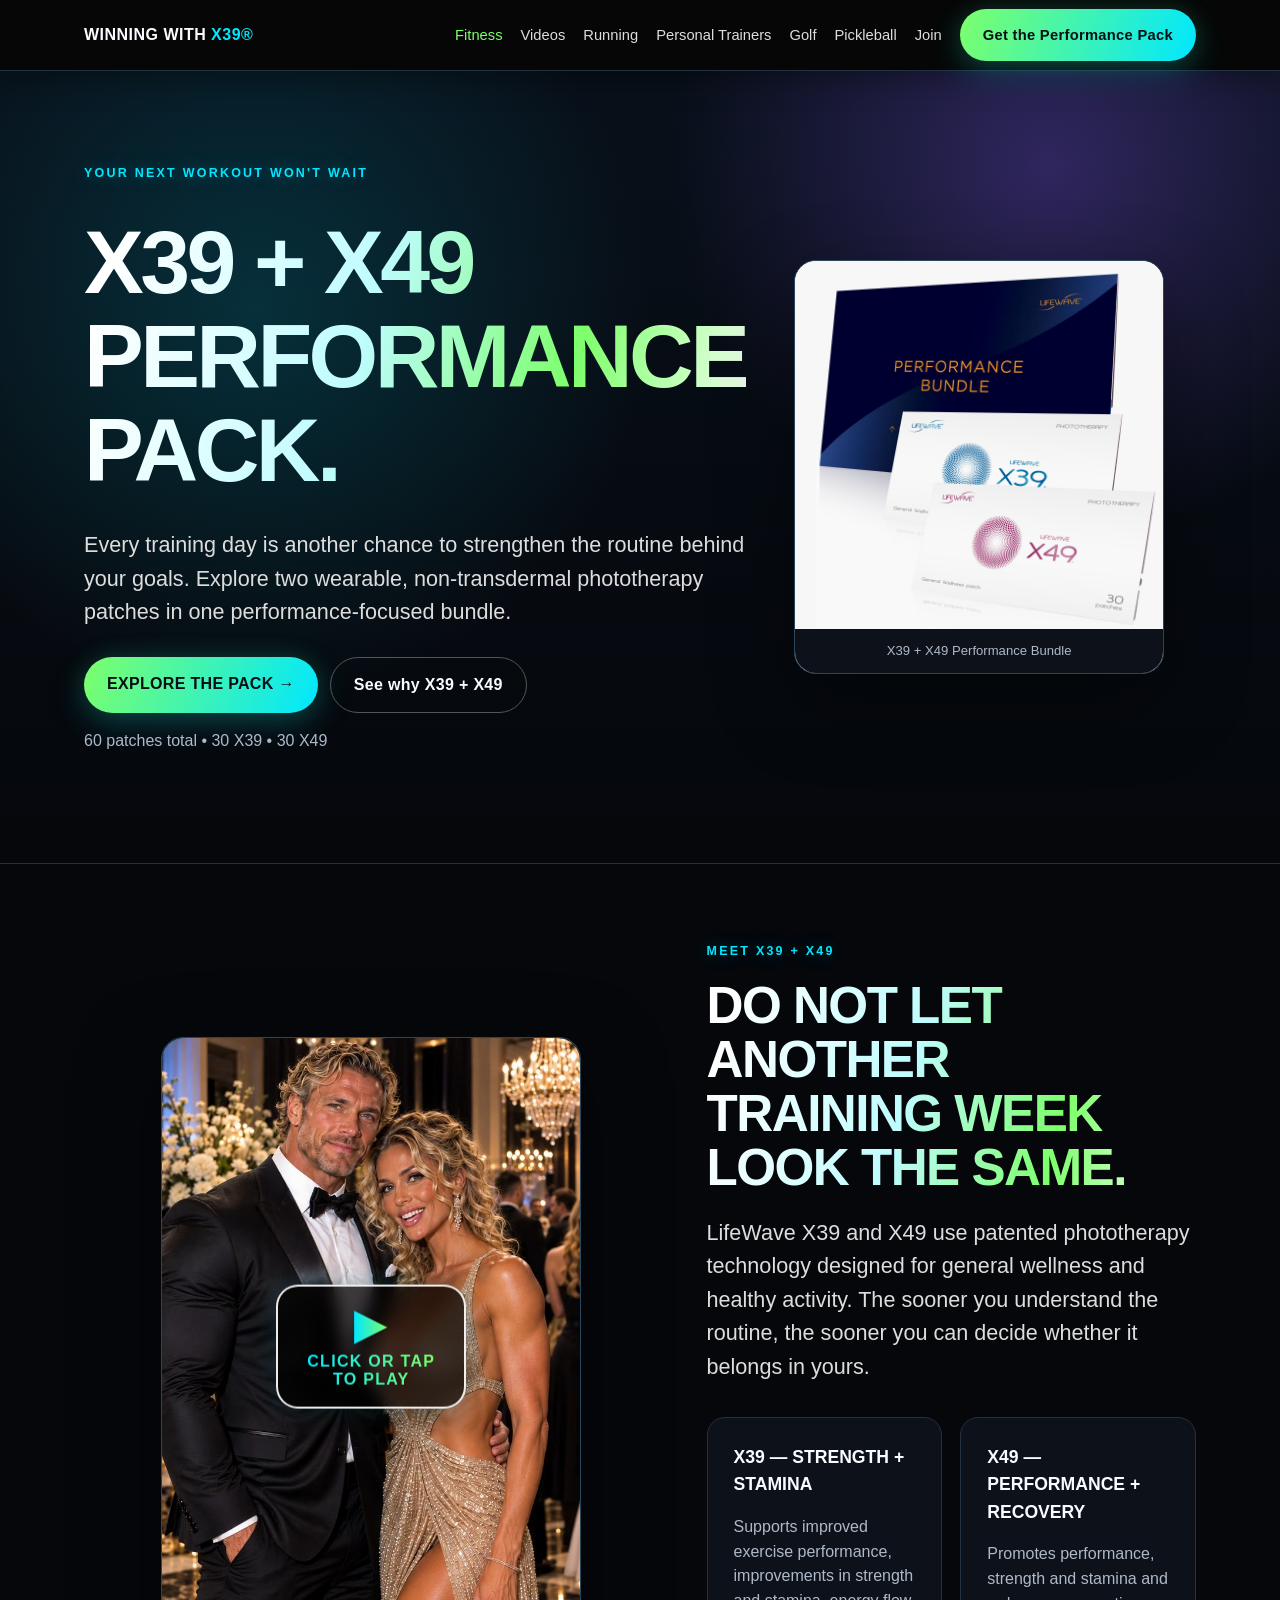
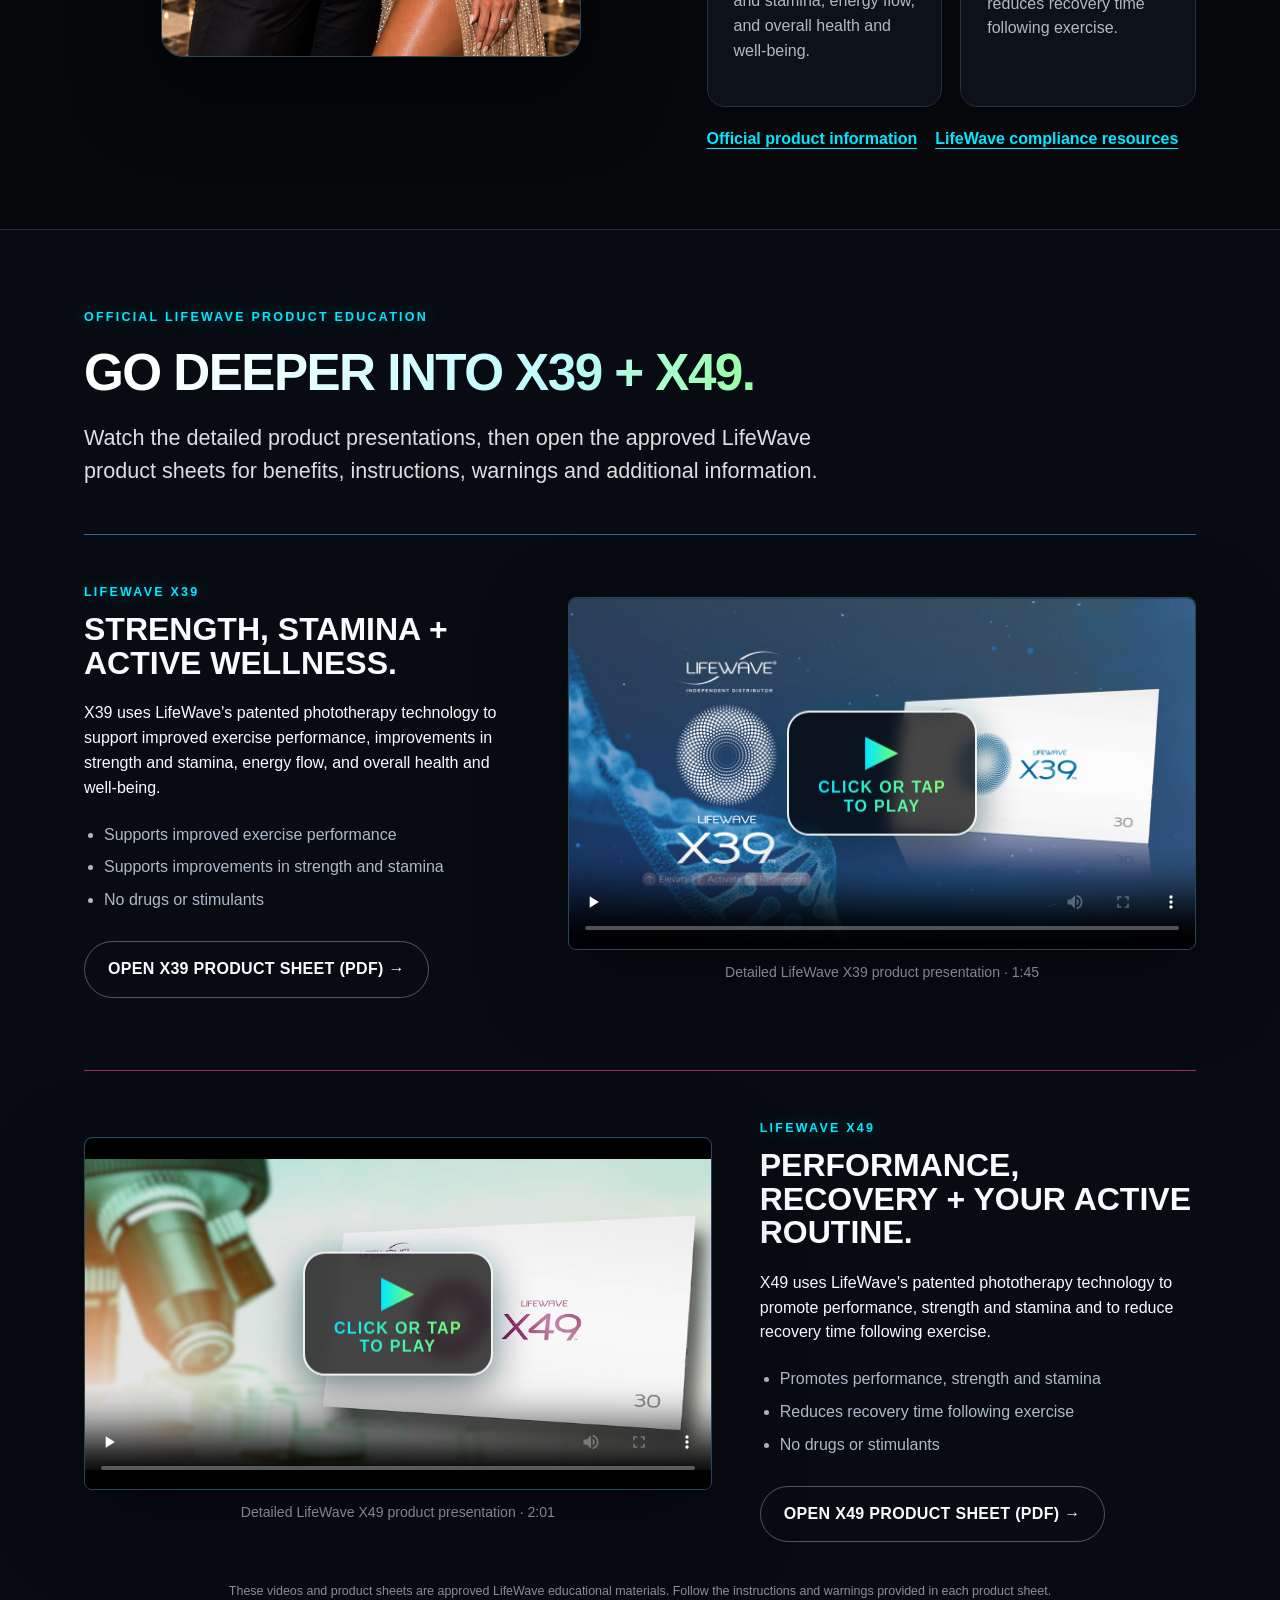
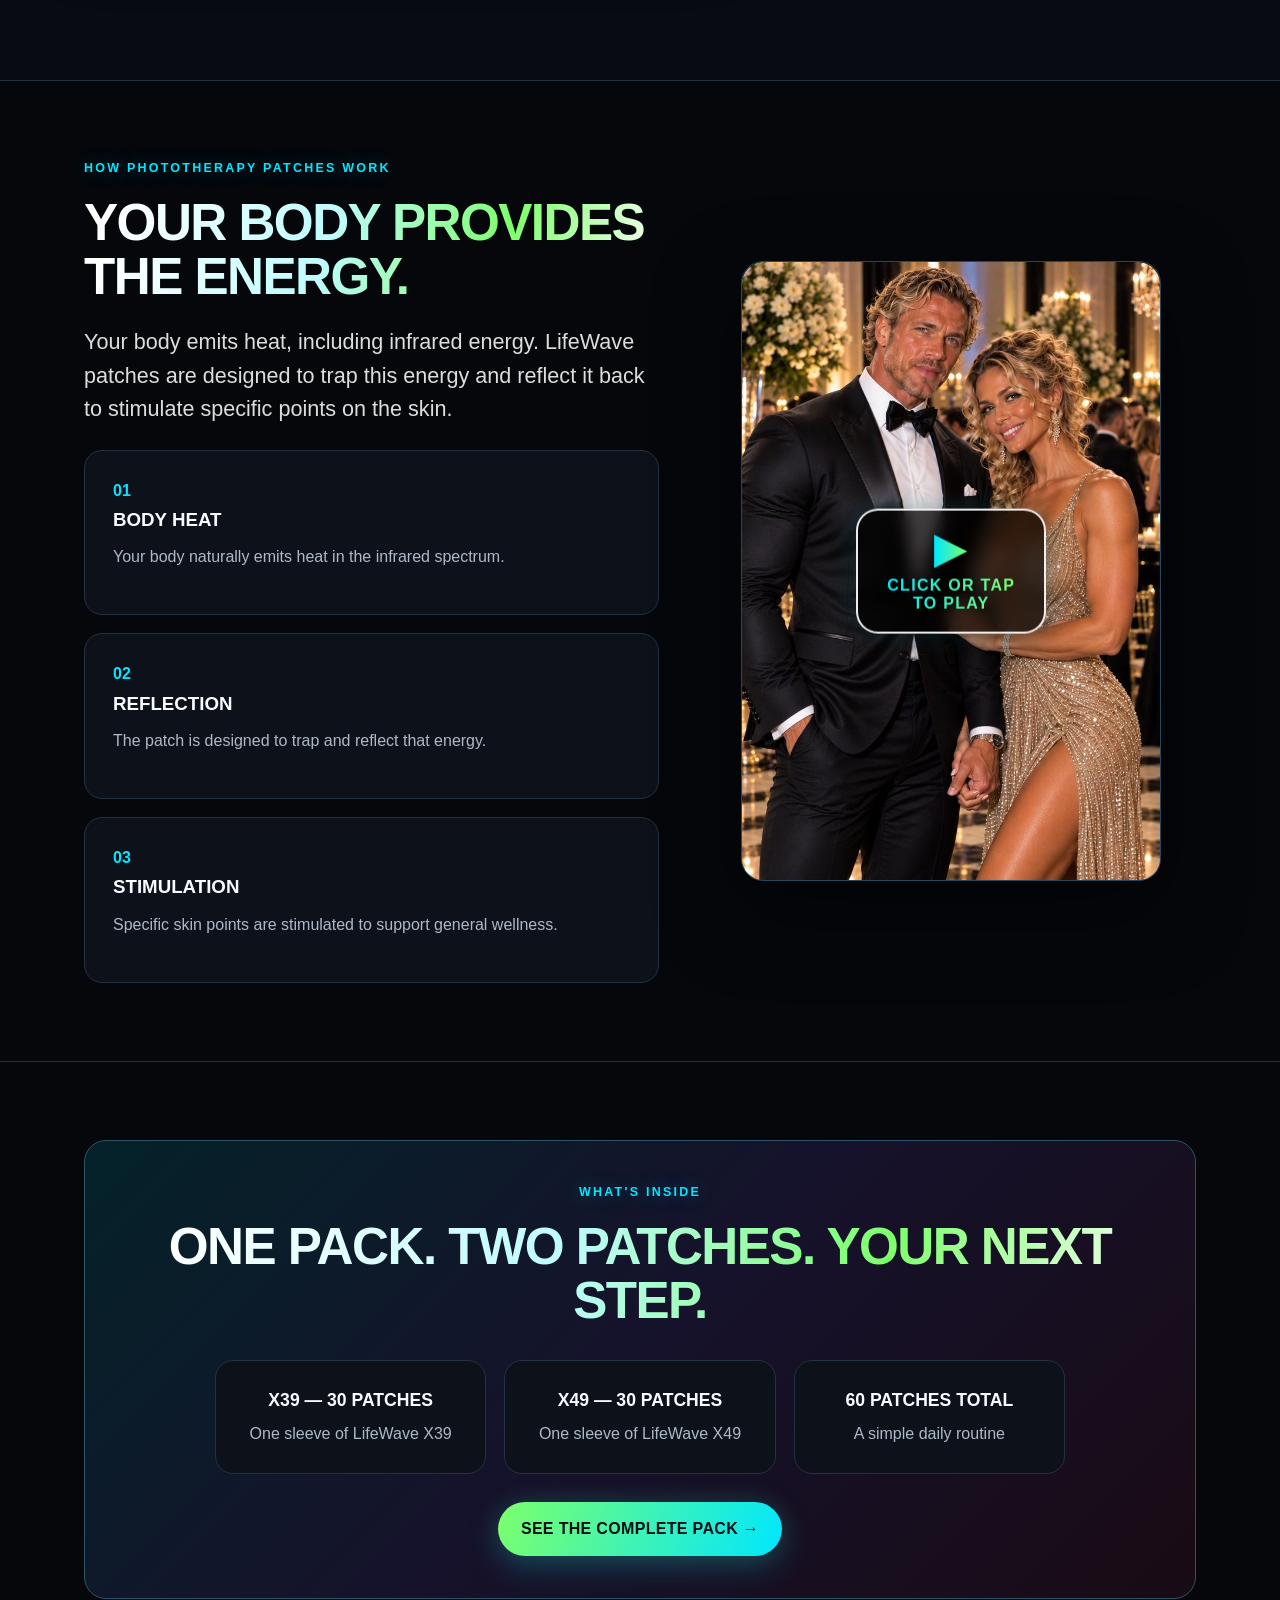
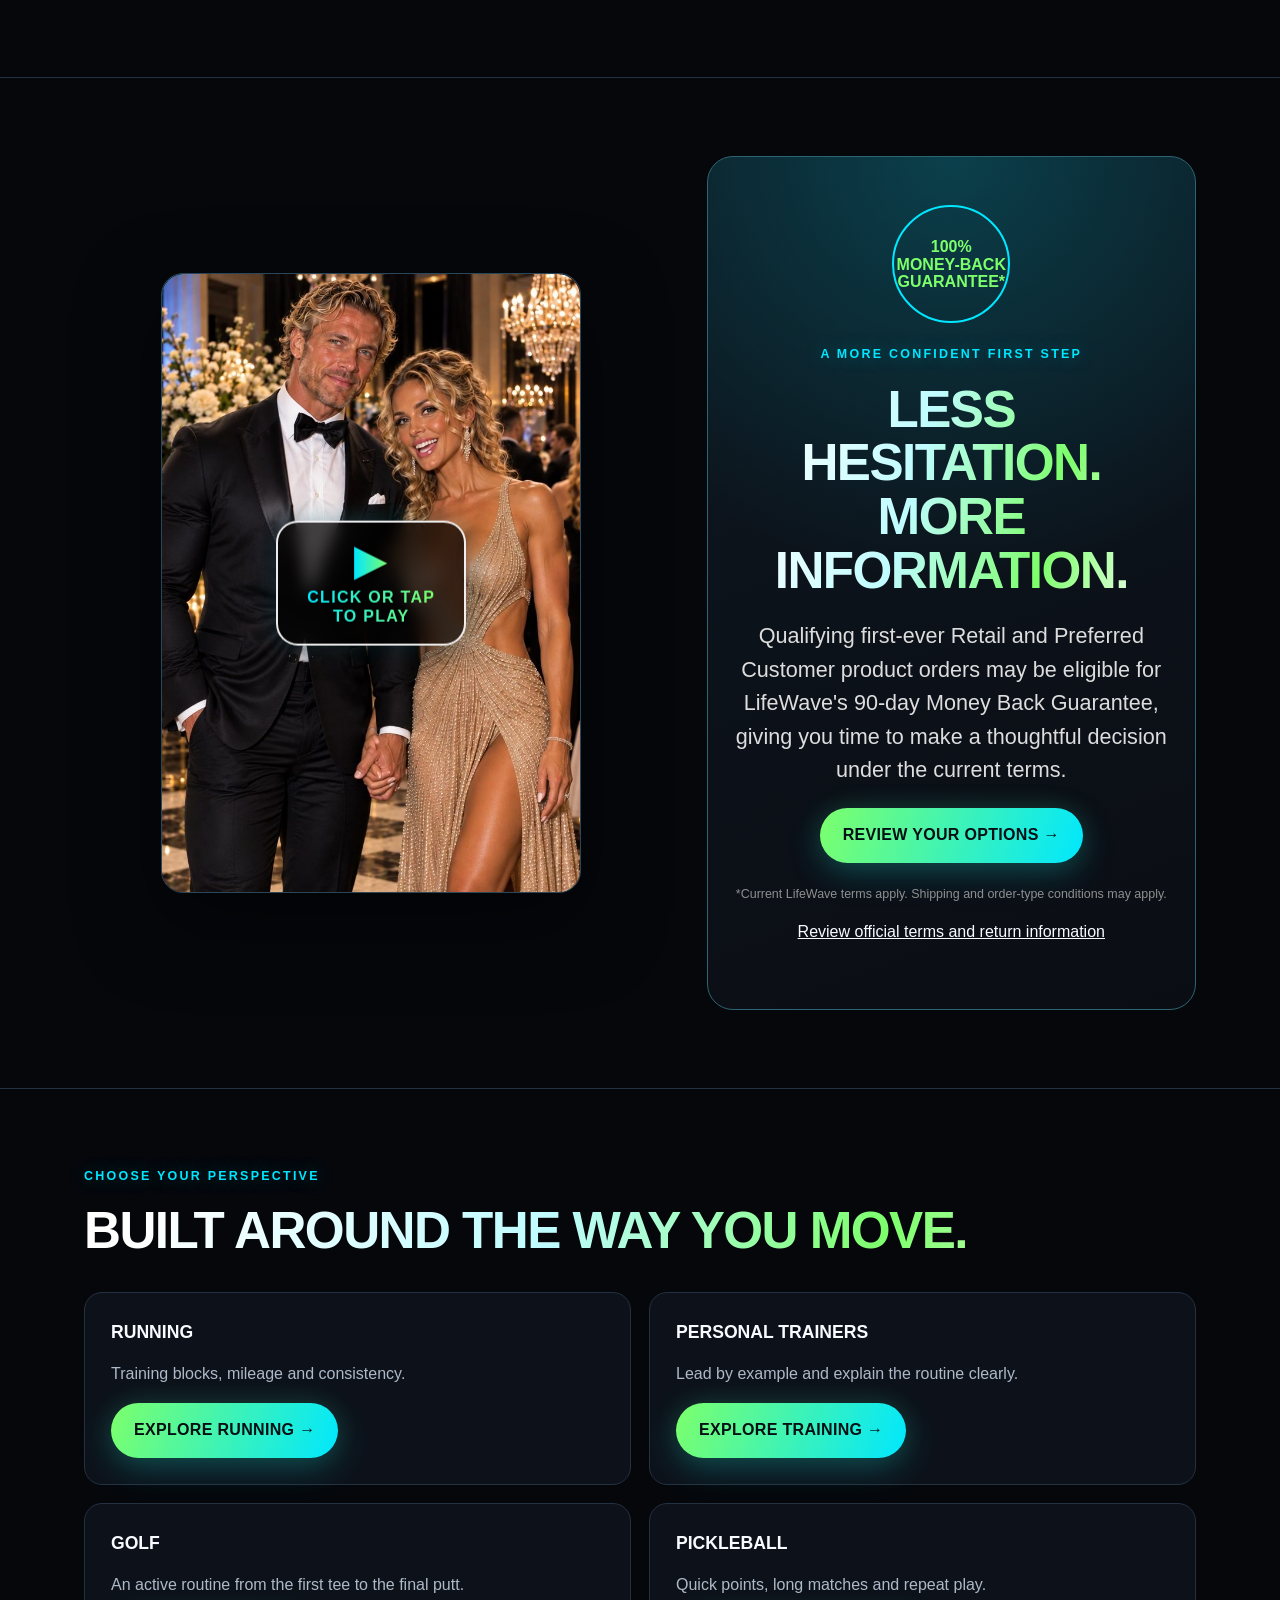
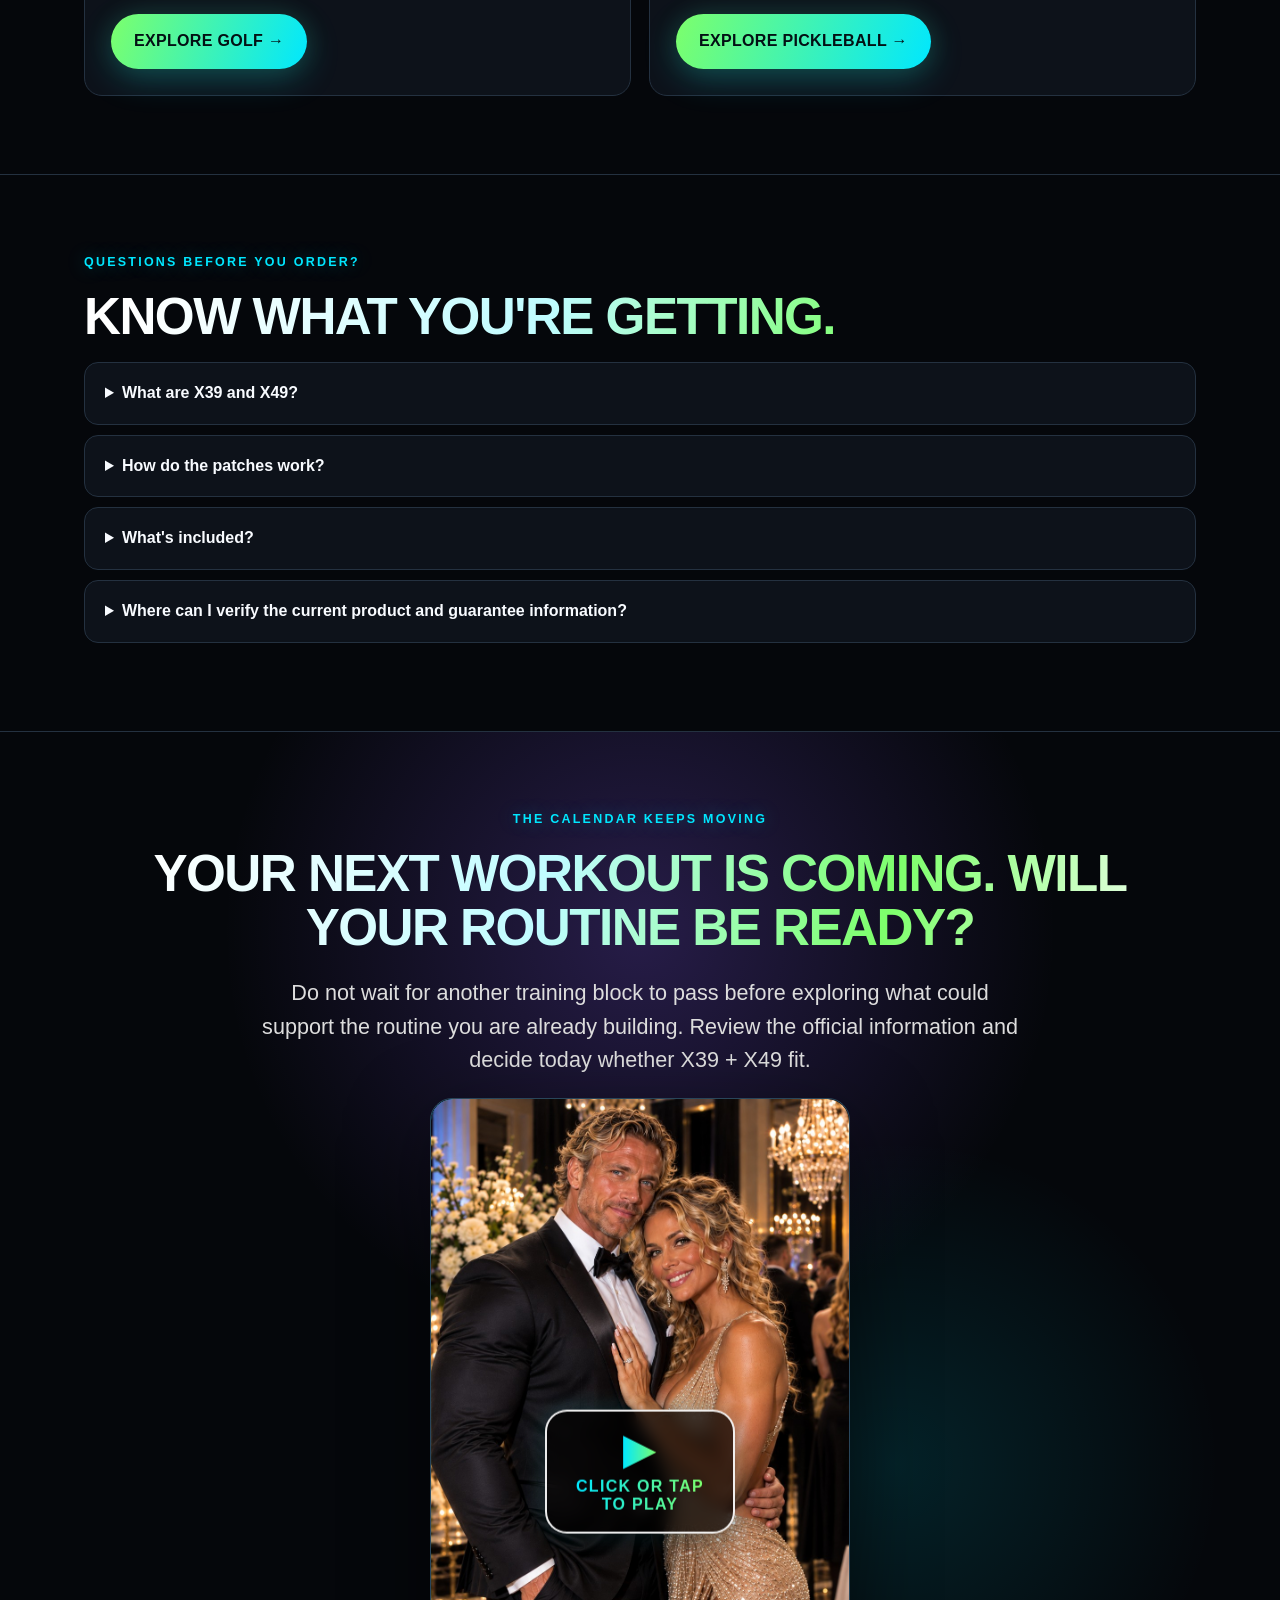
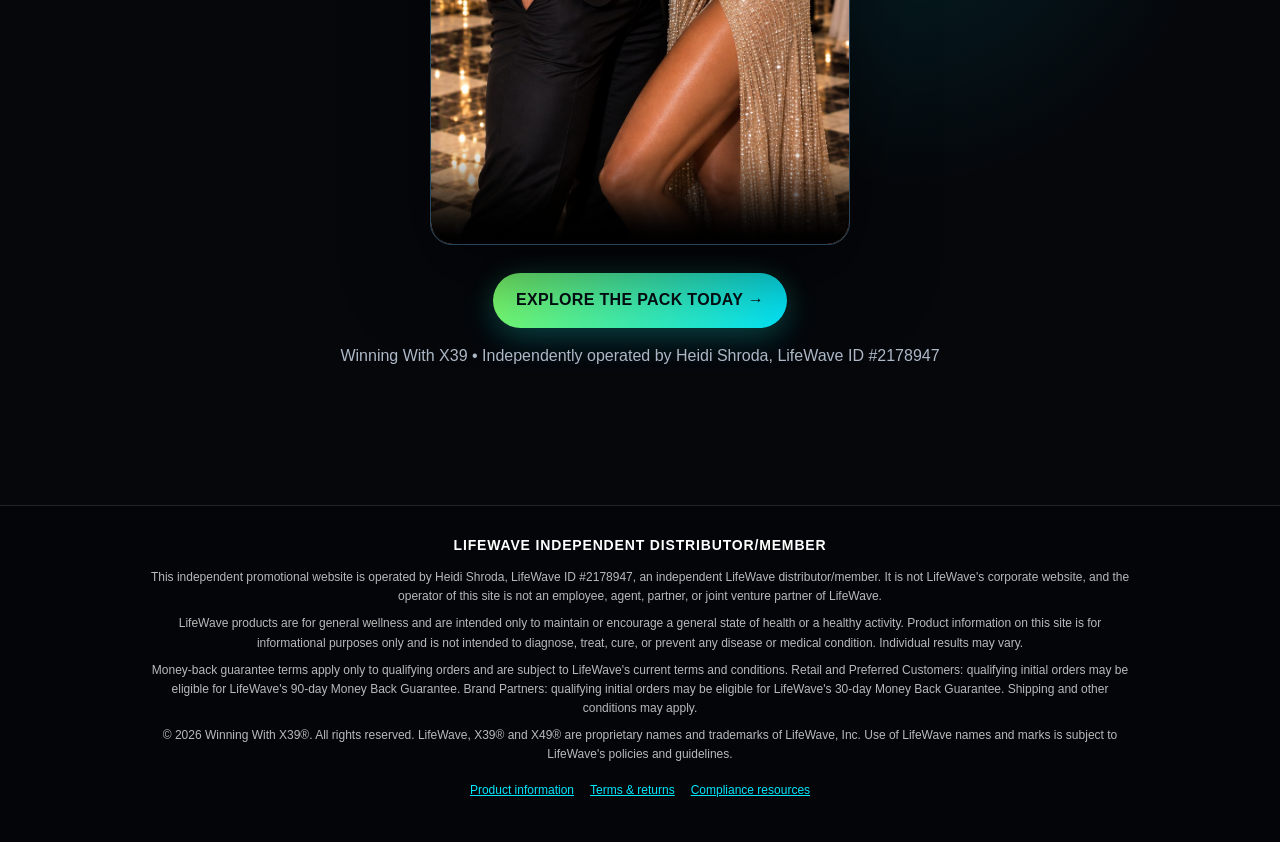
==== commit a53e9d5c: "Add product-specific video posters" ====
--- a/index.html
+++ b/index.html
@@ -92,7 +92,7 @@
           <div class="actions"><a class="btn secondary document-link" href="LifewaveX39.pdf" target="_blank" rel="noopener" aria-label="Open the LifeWave X39 product sheet PDF">OPEN X39 PRODUCT SHEET (PDF) →</a></div>
         </div>
         <div class="product-media">
-          <div class="video product-video"><video controls playsinline preload="none" poster="X49_X39_USA.png" aria-label="Detailed LifeWave X39 product video"><source src="LifewaveX39.mp4" type="video/mp4">Your browser does not support the video tag.</video></div>
+          <div class="video product-video"><video controls playsinline preload="none" poster="LifewaveX39.jpg" aria-label="Detailed LifeWave X39 product video"><source src="LifewaveX39.mp4" type="video/mp4">Your browser does not support the video tag.</video></div>
           <p class="media-note">Detailed LifeWave X39 product presentation · 1:45</p>
         </div>
       </article>
@@ -110,7 +110,7 @@
           <div class="actions"><a class="btn secondary document-link" href="LifewaveX49.pdf" target="_blank" rel="noopener" aria-label="Open the LifeWave X49 product sheet PDF">OPEN X49 PRODUCT SHEET (PDF) →</a></div>
         </div>
         <div class="product-media">
-          <div class="video product-video"><video controls playsinline preload="none" poster="X49_X39_USA.png" aria-label="Detailed LifeWave X49 product video"><source src="LifewaveX49.mp4" type="video/mp4">Your browser does not support the video tag.</video></div>
+          <div class="video product-video"><video controls playsinline preload="none" poster="LifewaveX49.jpg" aria-label="Detailed LifeWave X49 product video"><source src="LifewaveX49.mp4" type="video/mp4">Your browser does not support the video tag.</video></div>
           <p class="media-note">Detailed LifeWave X49 product presentation · 2:01</p>
         </div>
       </article>
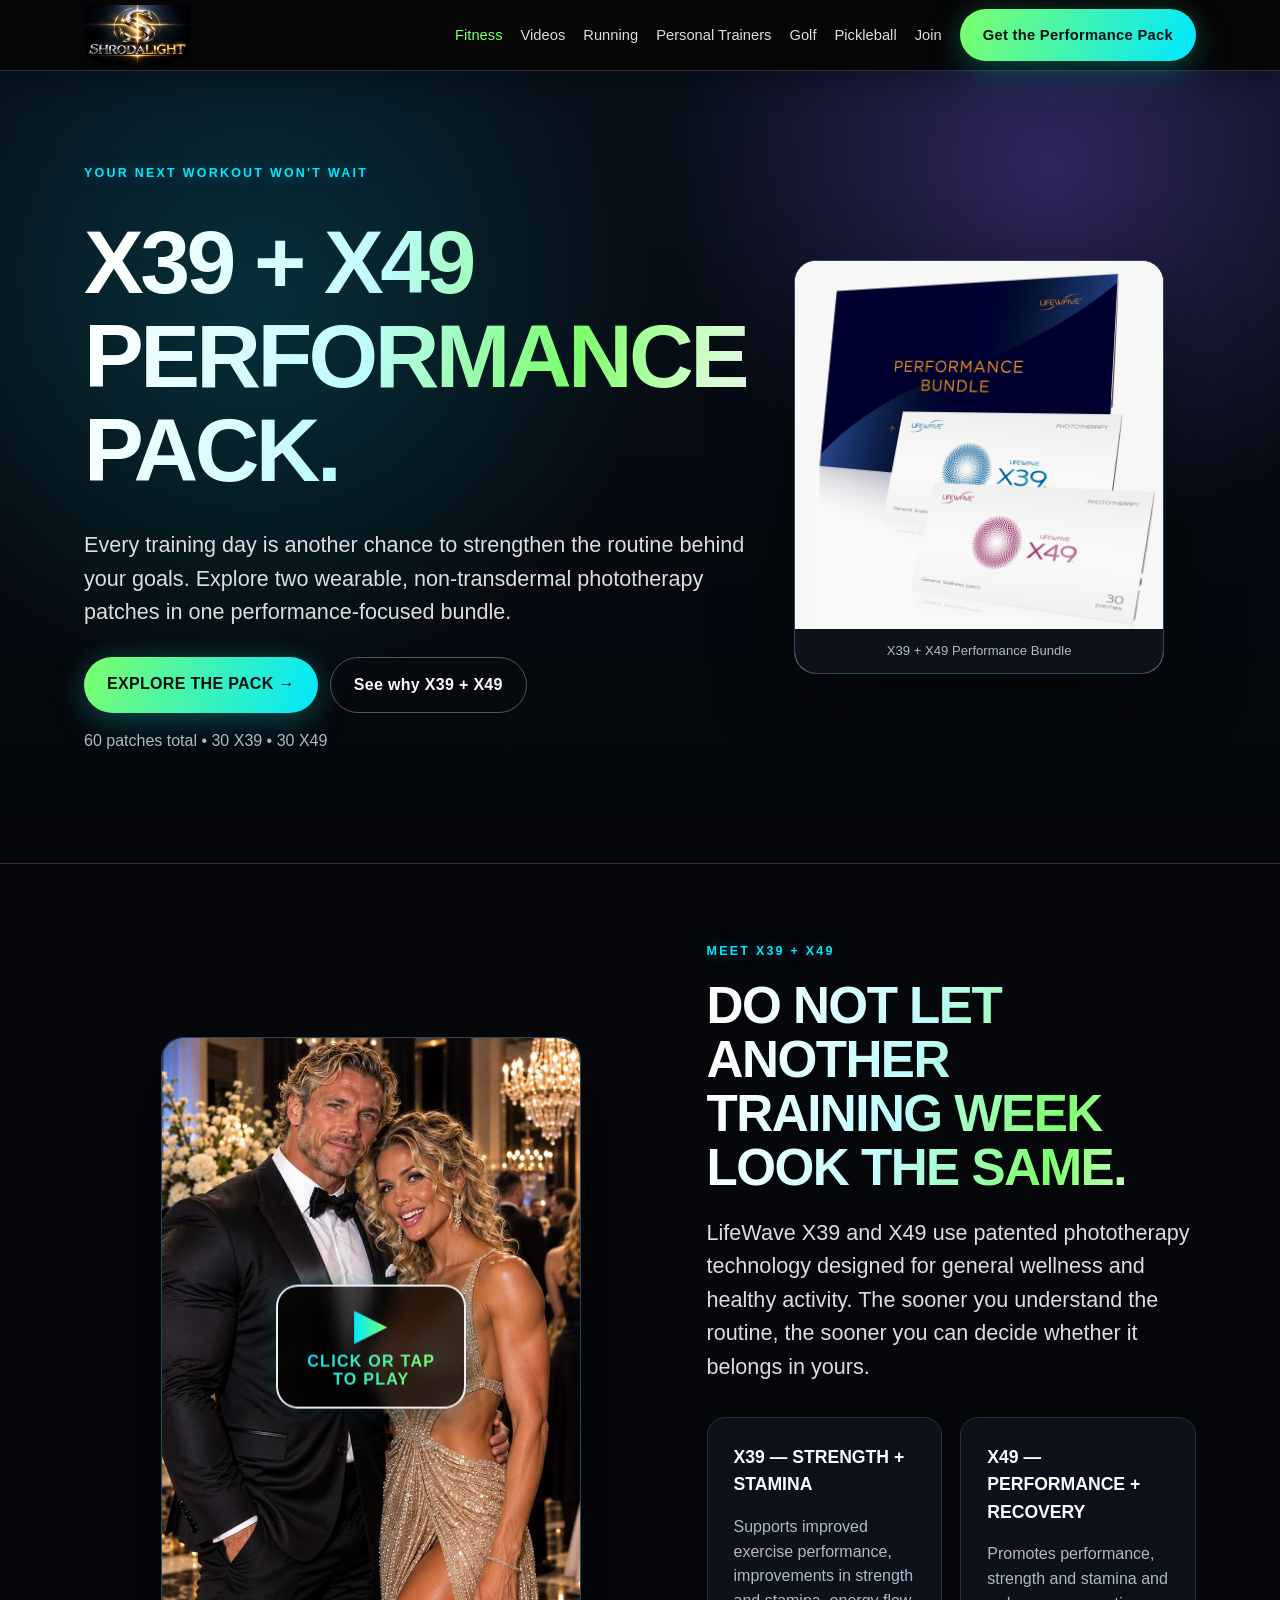
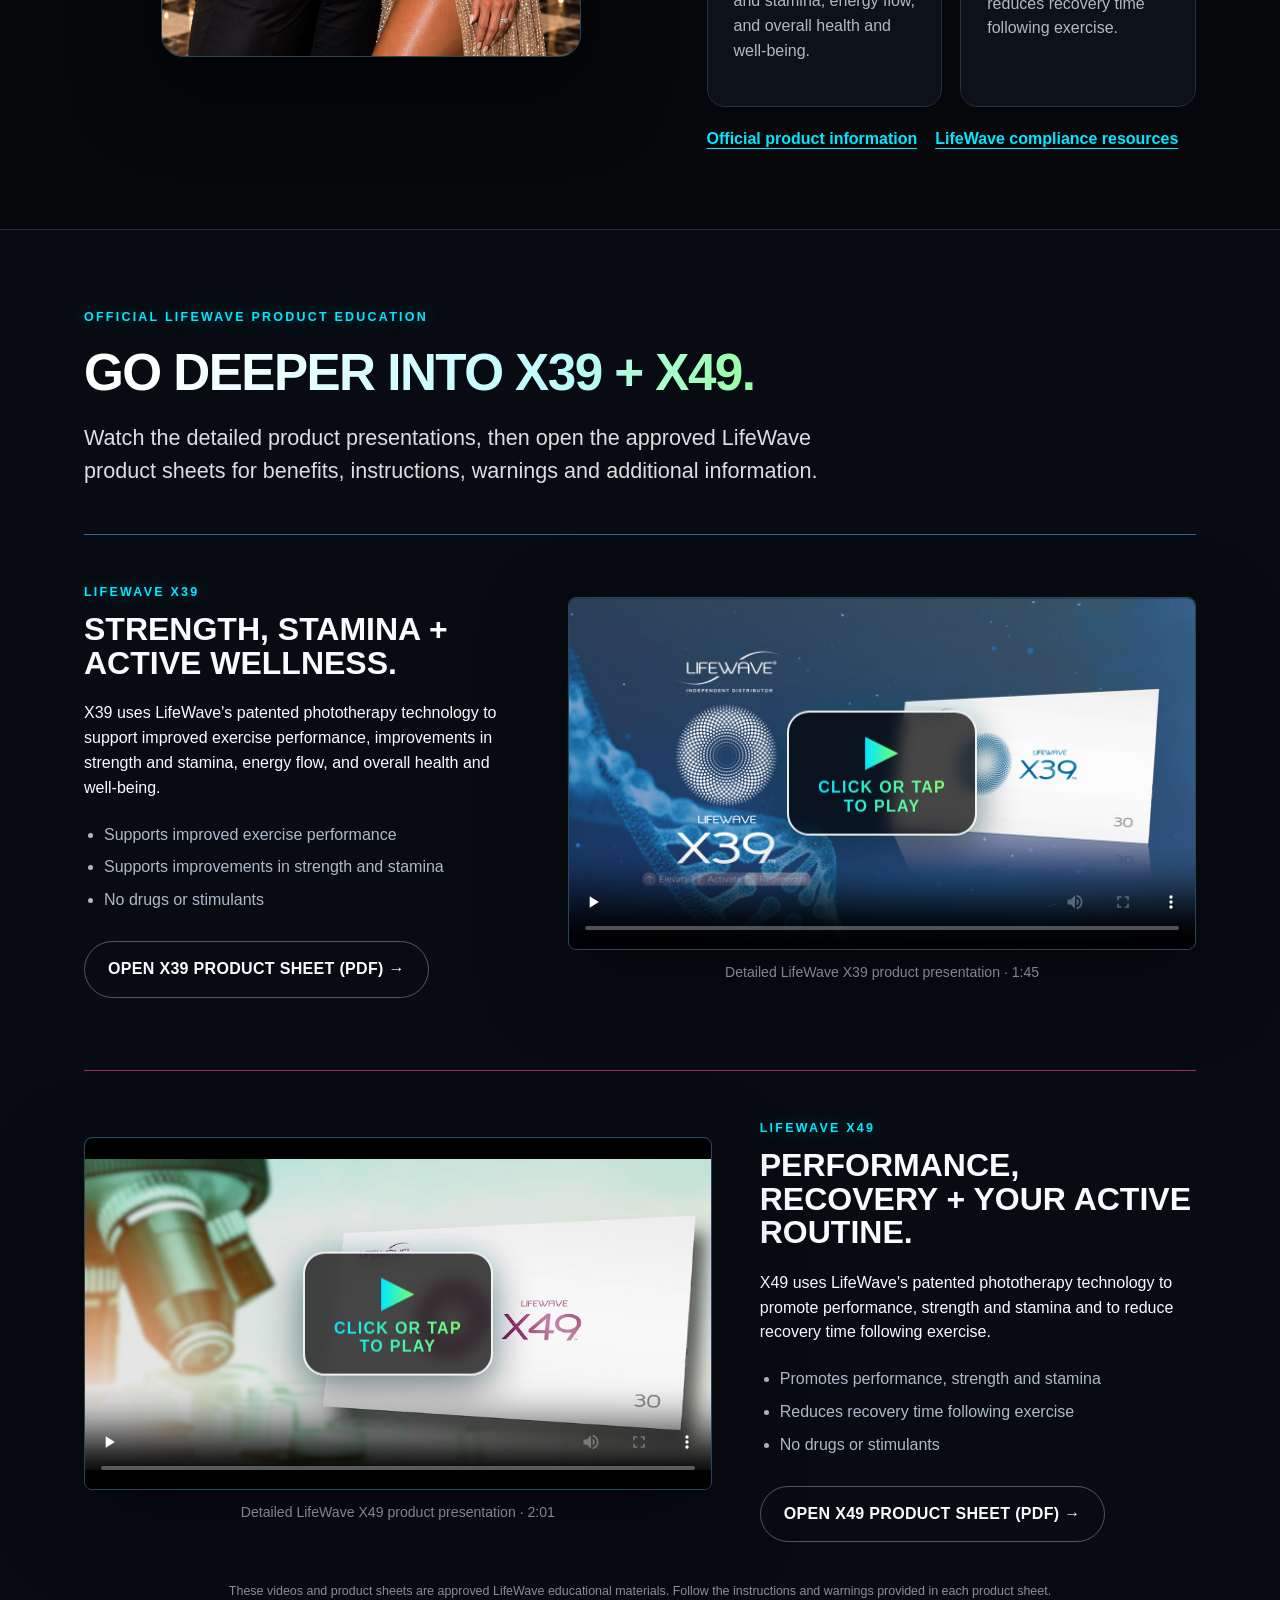
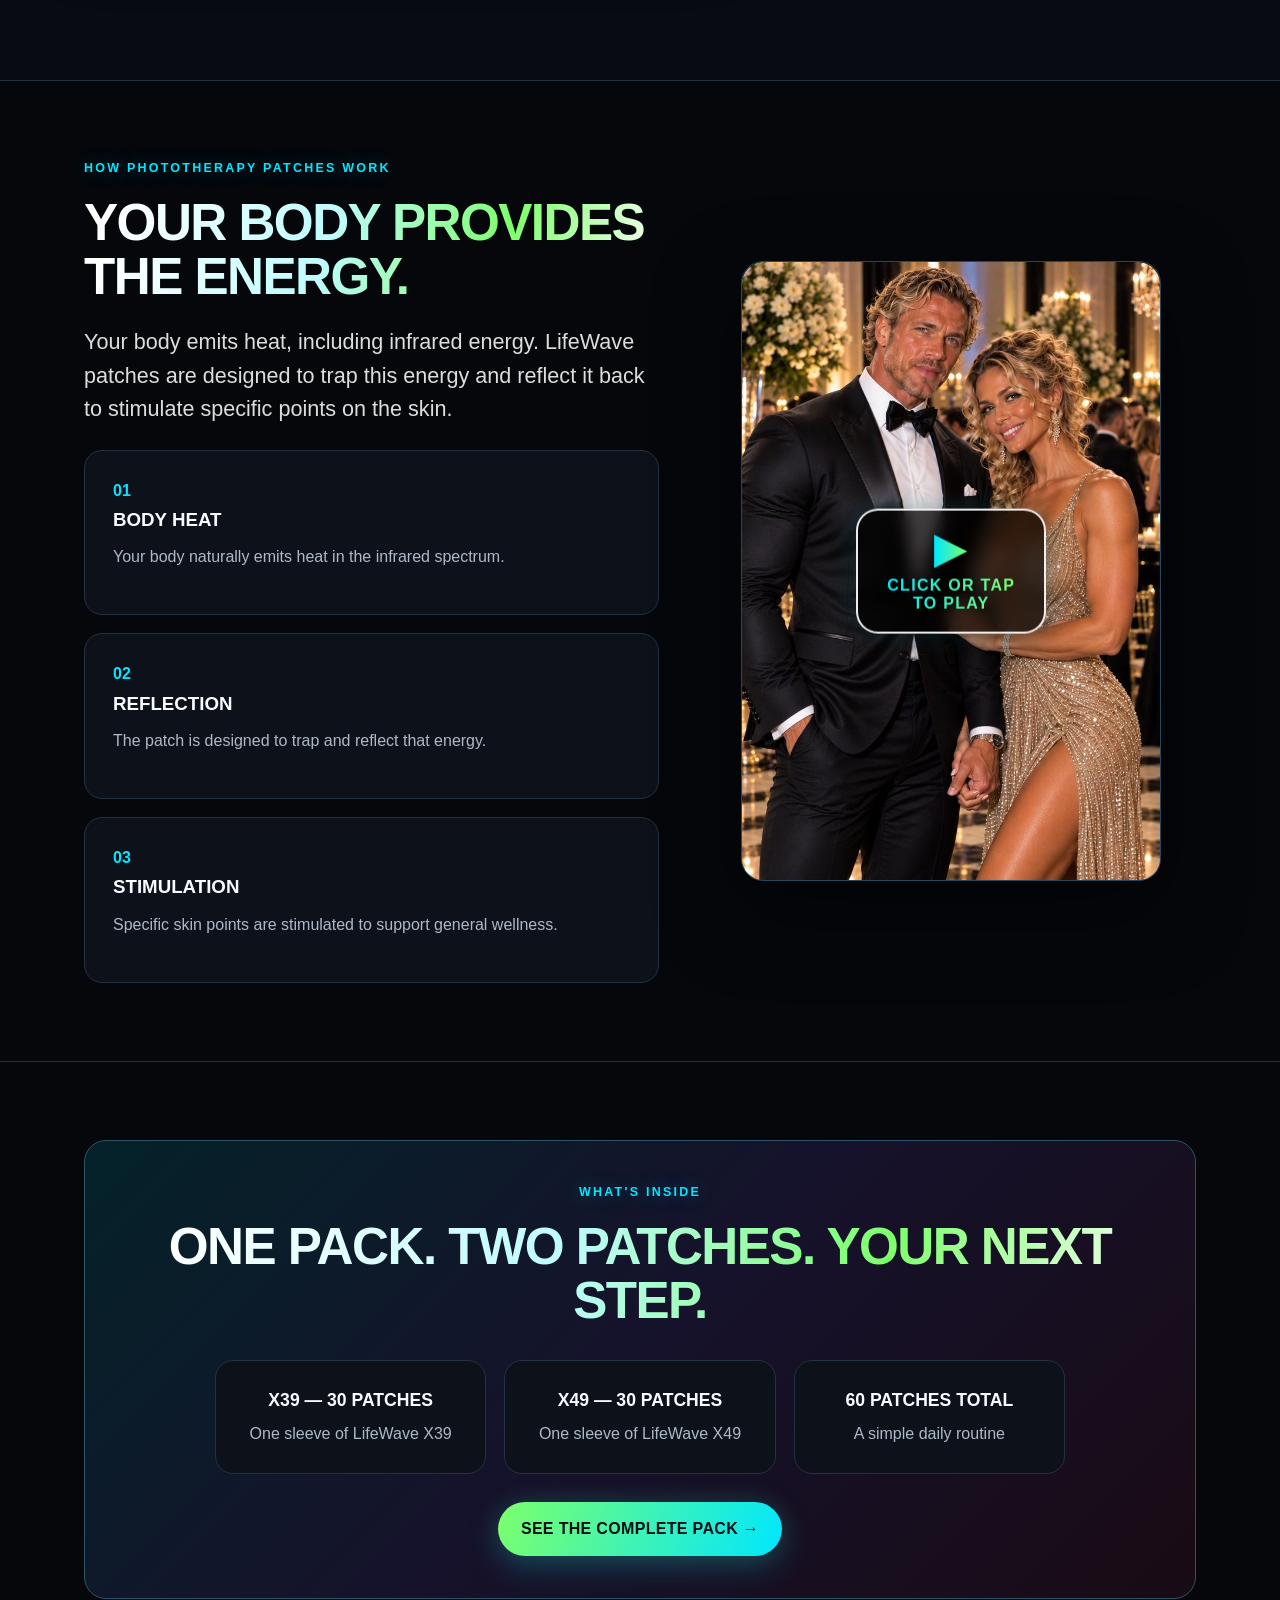
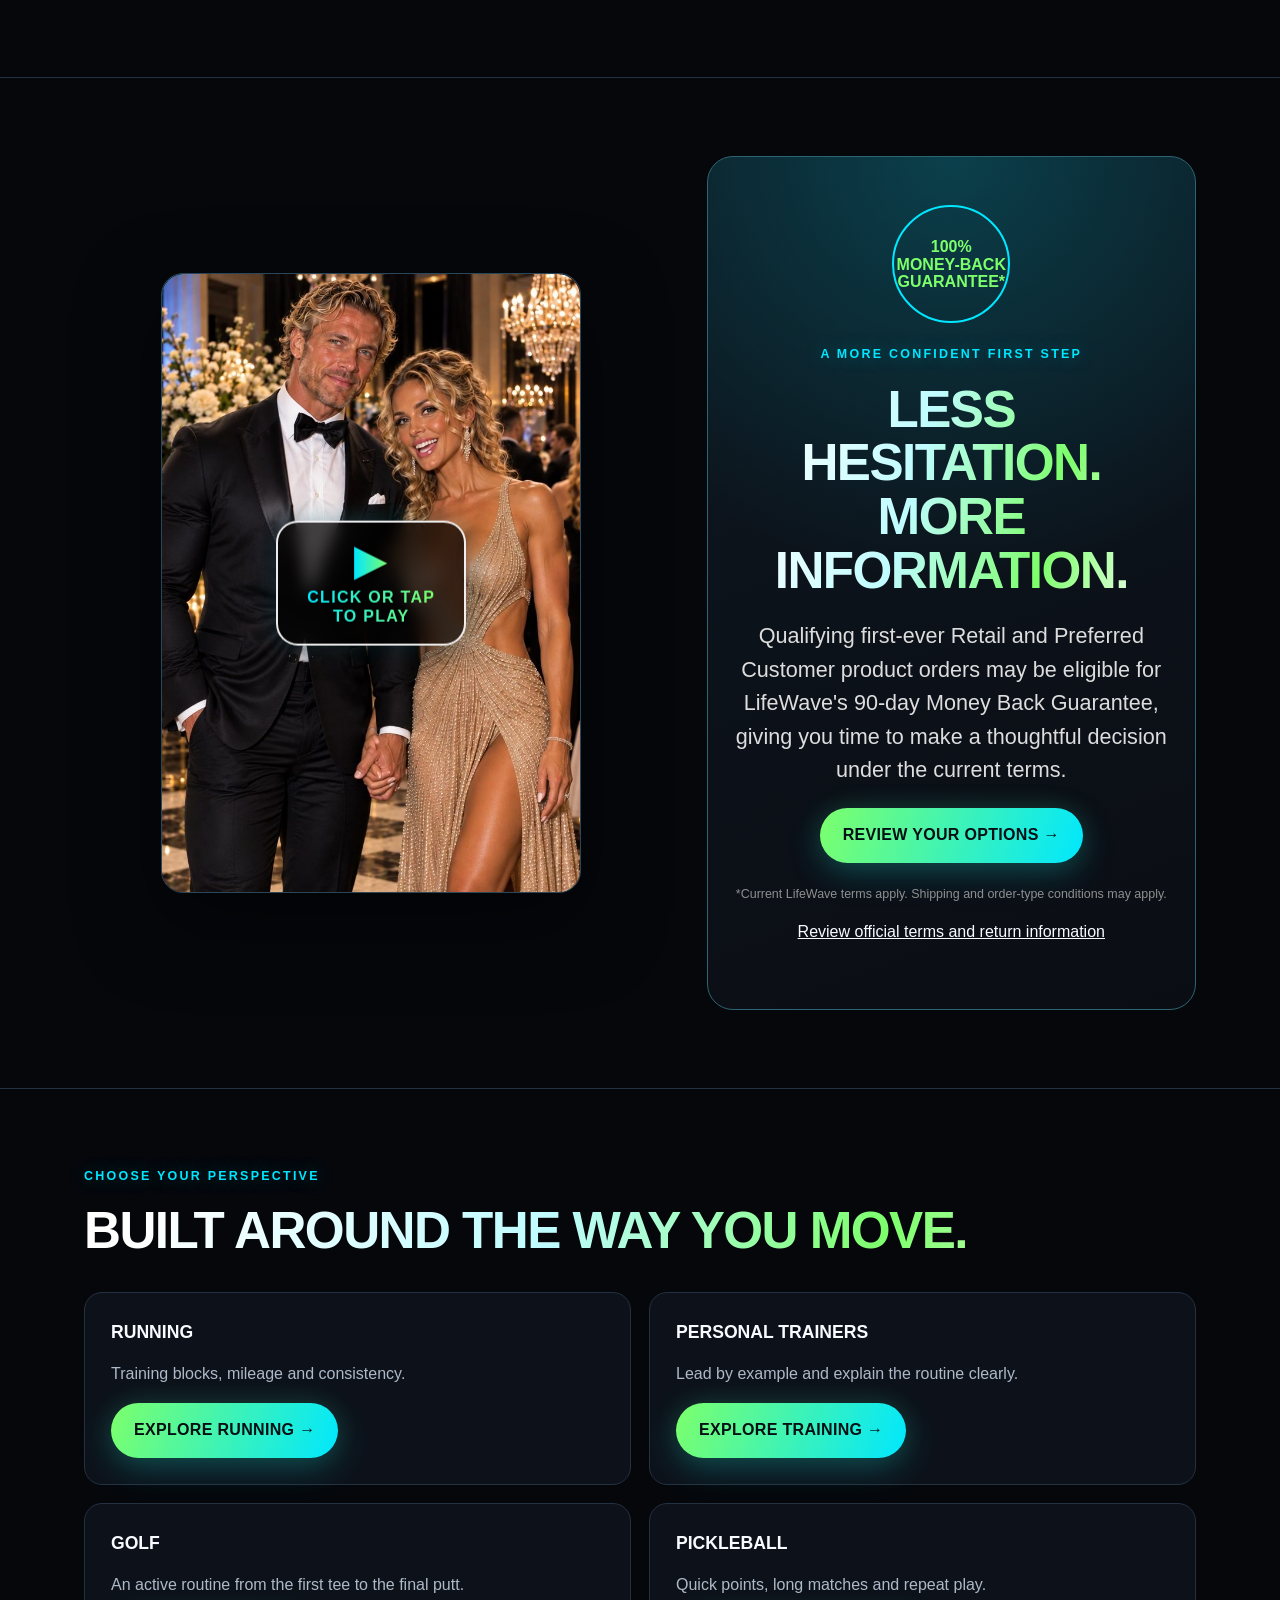
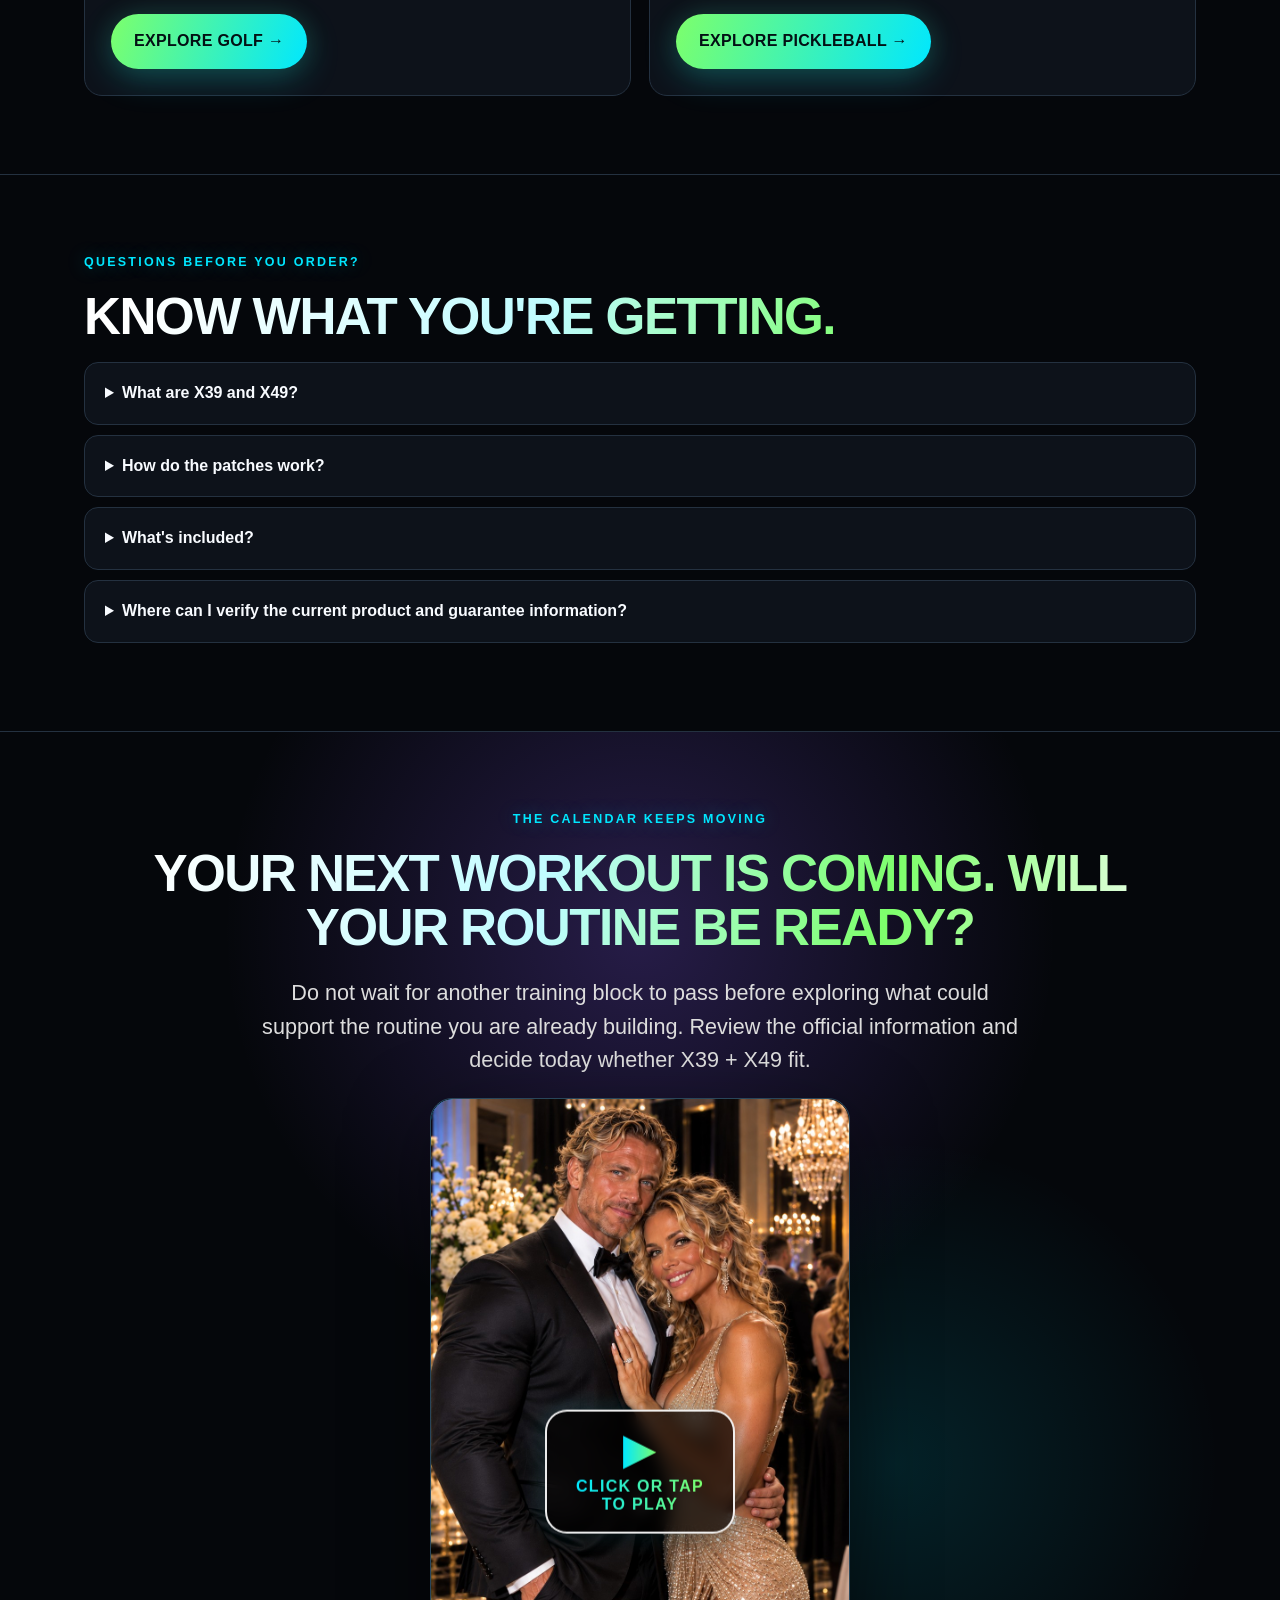
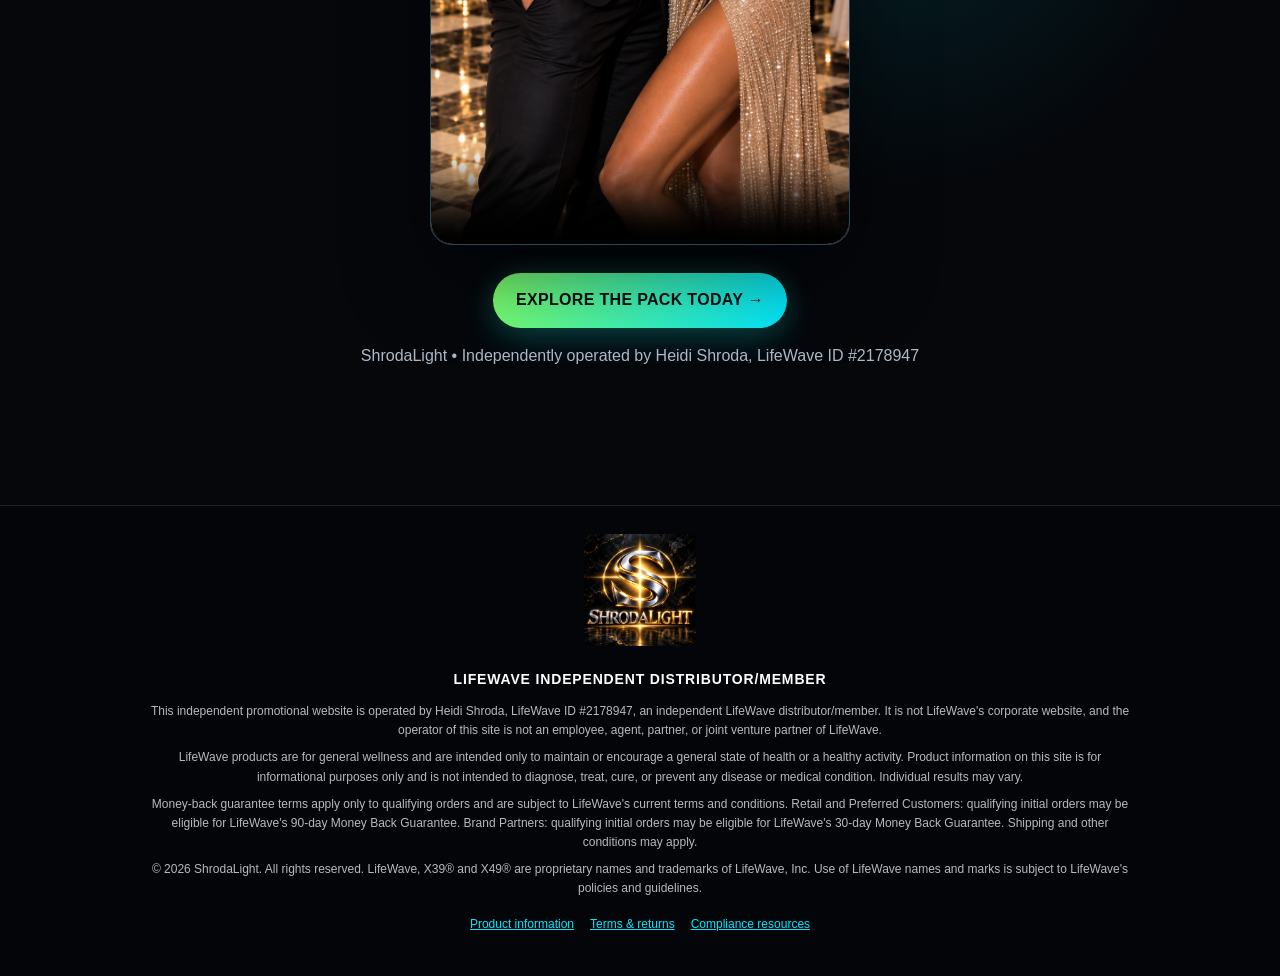
==== commit 26db7e0f: "Rebrand website as ShrodaLight" ====
--- a/index.html
+++ b/index.html
@@ -3,28 +3,28 @@
 <head>
 <meta charset="UTF-8">
 <meta name="viewport" content="width=device-width, initial-scale=1.0">
-<title>Winning With X39® | X39 + X49 Performance Pack</title>
+<title>ShrodaLight | X39 + X49 Performance Pack</title>
 <meta name="description" content="Discover the LifeWave X39 + X49 Performance Pack for strength, stamina, exercise performance and an active lifestyle.">
 <link rel="canonical" href="https://www.shrodalight.com/">
-<link rel="icon" href="assets/favicon.svg" type="image/svg+xml">
+<link rel="icon" href="Logo1x1.png" type="image/png">
 <meta property="og:type" content="website">
-<meta property="og:site_name" content="Winning With X39">
-<meta property="og:title" content="Winning With X39® | X39 + X49 Performance Pack">
+<meta property="og:site_name" content="ShrodaLight">
+<meta property="og:title" content="ShrodaLight | X39 + X49 Performance Pack">
 <meta property="og:description" content="Discover the LifeWave X39 + X49 Performance Pack for strength, stamina, exercise performance and an active lifestyle.">
 <meta property="og:url" content="https://www.shrodalight.com/">
 <meta property="og:image" content="https://www.shrodalight.com/Fitness1.jpg">
 <meta name="twitter:card" content="summary_large_image">
-<meta name="twitter:title" content="Winning With X39® | X39 + X49 Performance Pack">
+<meta name="twitter:title" content="ShrodaLight | X39 + X49 Performance Pack">
 <meta name="twitter:description" content="Discover the LifeWave X39 + X49 Performance Pack for strength, stamina, exercise performance and an active lifestyle.">
 <meta name="twitter:image" content="https://www.shrodalight.com/Fitness1.jpg">
-<script type="application/ld+json">{"@context":"https://schema.org","@type":"WebPage","name":"Winning With X39® | X39 + X49 Performance Pack","description":"Discover the LifeWave X39 + X49 Performance Pack for strength, stamina, exercise performance and an active lifestyle.","url":"https://www.shrodalight.com/","isPartOf":{"@type":"WebSite","name":"Winning With X39","url":"https://www.shrodalight.com/"}}</script>
+<script type="application/ld+json">{"@context":"https://schema.org","@type":"WebPage","name":"ShrodaLight | X39 + X49 Performance Pack","description":"Discover the LifeWave X39 + X49 Performance Pack for strength, stamina, exercise performance and an active lifestyle.","url":"https://www.shrodalight.com/","isPartOf":{"@type":"WebSite","name":"ShrodaLight","url":"https://www.shrodalight.com/","logo":"https://www.shrodalight.com/Logo1x1.png"}}</script>
 <link rel="stylesheet" href="assets/css/styles.css">
 <script src="assets/js/main.js" defer></script>
 </head>
 <body>
 <header class="topbar">
   <div class="wrap nav">
-    <a class="brand" href="index.html" aria-label="Winning With X39 home">WINNING WITH <span>X39®</span></a><button class="nav-toggle" type="button" aria-label="Open navigation" aria-controls="site-navigation" aria-expanded="false"><span aria-hidden="true"></span><span aria-hidden="true"></span><span aria-hidden="true"></span></button>
+    <a class="brand" href="index.html" aria-label="ShrodaLight home"><img class="brand-logo" src="LogoWide.png" alt="ShrodaLight" width="1672" height="940"></a><button class="nav-toggle" type="button" aria-label="Open navigation" aria-controls="site-navigation" aria-expanded="false"><span aria-hidden="true"></span><span aria-hidden="true"></span><span aria-hidden="true"></span></button>
     <nav class="navlinks" id="site-navigation" aria-label="Primary navigation">
       <a href="index.html#discover" aria-current="page">Fitness</a>
       <a href="#product-videos">Videos</a>
@@ -197,18 +197,19 @@
     <p class="lead centered-copy">Do not wait for another training block to pass before exploring what could support the routine you are already building. Review the official information and decide today whether X39 + X49 fit.</p>
     <div class="video wide"><video controls playsinline preload="none" poster="Fitness7.jpg" aria-label="Fitness 7 video"><source src="Fitness7.mp4" type="video/mp4"><track src="captions/Fitness7.vtt" kind="captions" srclang="en" label="English">Your browser does not support the video tag.</video></div>
     <div class="actions centered"><a class="btn" href="https://lifewave.com/2178947/store/product/111121-US-CP?featureProduct=true" target="_blank" rel="noopener">EXPLORE THE PACK TODAY →</a></div>
-    <p class="muted">Winning With X39 • Independently operated by Heidi Shroda, LifeWave ID #2178947</p>
+    <p class="muted">ShrodaLight • Independently operated by Heidi Shroda, LifeWave ID #2178947</p>
   </div>
 </section>
 </main>
 
 
 <footer class="compliance-footer">
+  <a class="footer-brand" href="index.html" aria-label="ShrodaLight home"><img src="Logo1x1.png" alt="ShrodaLight" width="1254" height="1254" loading="lazy"></a>
   <div class="independent">LifeWave Independent Distributor/Member</div>
   <p>This independent promotional website is operated by Heidi Shroda, LifeWave ID #2178947, an independent LifeWave distributor/member. It is not LifeWave's corporate website, and the operator of this site is not an employee, agent, partner, or joint venture partner of LifeWave.</p>
   <p>LifeWave products are for general wellness and are intended only to maintain or encourage a general state of health or a healthy activity. Product information on this site is for informational purposes only and is not intended to diagnose, treat, cure, or prevent any disease or medical condition. Individual results may vary.</p>
   <p>Money-back guarantee terms apply only to qualifying orders and are subject to LifeWave's current terms and conditions. Retail and Preferred Customers: qualifying initial orders may be eligible for LifeWave's 90-day Money Back Guarantee. Brand Partners: qualifying initial orders may be eligible for LifeWave's 30-day Money Back Guarantee. Shipping and other conditions may apply.</p>
-  <p>© 2026 Winning With X39®. All rights reserved. LifeWave, X39® and X49® are proprietary names and trademarks of LifeWave, Inc. Use of LifeWave names and marks is subject to LifeWave's policies and guidelines.</p>
+  <p>© 2026 ShrodaLight. All rights reserved. LifeWave, X39® and X49® are proprietary names and trademarks of LifeWave, Inc. Use of LifeWave names and marks is subject to LifeWave's policies and guidelines.</p>
   <p class="resource-links"><a href="https://lifewave.com/2178947/store/product/111121-US-CP?featureProduct=true" target="_blank" rel="noopener">Product information</a><a href="https://www.lifewave.com/lifewaveinc/home/terms-of-use" target="_blank" rel="noopener">Terms &amp; returns</a><a href="https://www.lifewave.com/lifewaveinc/home/compliance" target="_blank" rel="noopener">Compliance resources</a></p>
 </footer>
 
--- a/assets/css/styles.css
+++ b/assets/css/styles.css
@@ -9,7 +9,7 @@
 h1,h2,h3{line-height:1.05;margin:.35em 0}.hero h1{font-size:clamp(2.8rem,7vw,6.4rem);letter-spacing:-.04em}.section h2{font-size:clamp(2rem,4vw,4rem);letter-spacing:-.03em}
 .lead{font-size:clamp(1.08rem,2vw,1.35rem);color:#ddd;max-width:760px}.muted{color:var(--muted)}
 .topbar{position:sticky;top:0;z-index:20;background:rgba(7,7,7,.92);backdrop-filter:blur(12px);border-bottom:1px solid var(--line)}
-.nav{height:70px;display:flex;align-items:center;justify-content:space-between;gap:20px}.brand{font-weight:900;letter-spacing:.03em}.brand span{color:var(--gold)}
+.nav{height:70px;display:flex;align-items:center;justify-content:space-between;gap:20px}.brand{display:flex;align-items:center;flex:0 0 auto;height:64px}.brand-logo{display:block;width:auto;height:60px;object-fit:contain}
 .navlinks{display:flex;gap:18px;align-items:center;font-size:.92rem}.navlinks a{text-decoration:none;color:#ddd}
 .btn{display:inline-block;border:0;border-radius:999px;padding:15px 23px;background:linear-gradient(110deg,var(--lime),var(--electric));color:#031014;text-decoration:none;font-weight:900;letter-spacing:.02em;box-shadow:0 10px 34px rgba(0,231,255,.22),0 0 28px rgba(125,255,107,.10)}
 .btn.secondary{background:transparent;color:var(--text);border:1px solid #555;box-shadow:none}.hero{min-height:88vh;display:grid;align-items:center;background:radial-gradient(circle at 82% 12%,rgba(139,92,255,.30) 0,transparent 30%),radial-gradient(circle at 20% 30%,rgba(0,231,255,.16) 0,transparent 34%),linear-gradient(180deg,#08101a,#05070b)}
@@ -303,6 +303,8 @@
 .product-resource-note { max-width:900px; margin:40px auto 0; text-align:center; }
 .compliance-footer .resource-links { margin-top:16px; }
 .compliance-footer .resource-links a { color:var(--electric); margin:0 8px; }
+.footer-brand { display:block; width:112px; margin:0 auto 22px; }
+.footer-brand img { display:block; width:100%; height:auto; border-radius:8px; }
 @media (max-width:800px) {
   .audience-cards,
   .sport-media-row,
@@ -312,6 +314,9 @@
   .product-resource.reverse .product-copy,
   .product-resource.reverse .product-media { order:initial; }
   .product-copy h3 { font-size:1.7rem; }
+  .brand { height:56px; }
+  .brand-logo { height:52px; }
+  .footer-brand { width:92px; }
 }
 @media (prefers-reduced-motion:reduce) {
   html { scroll-behavior:auto; }
